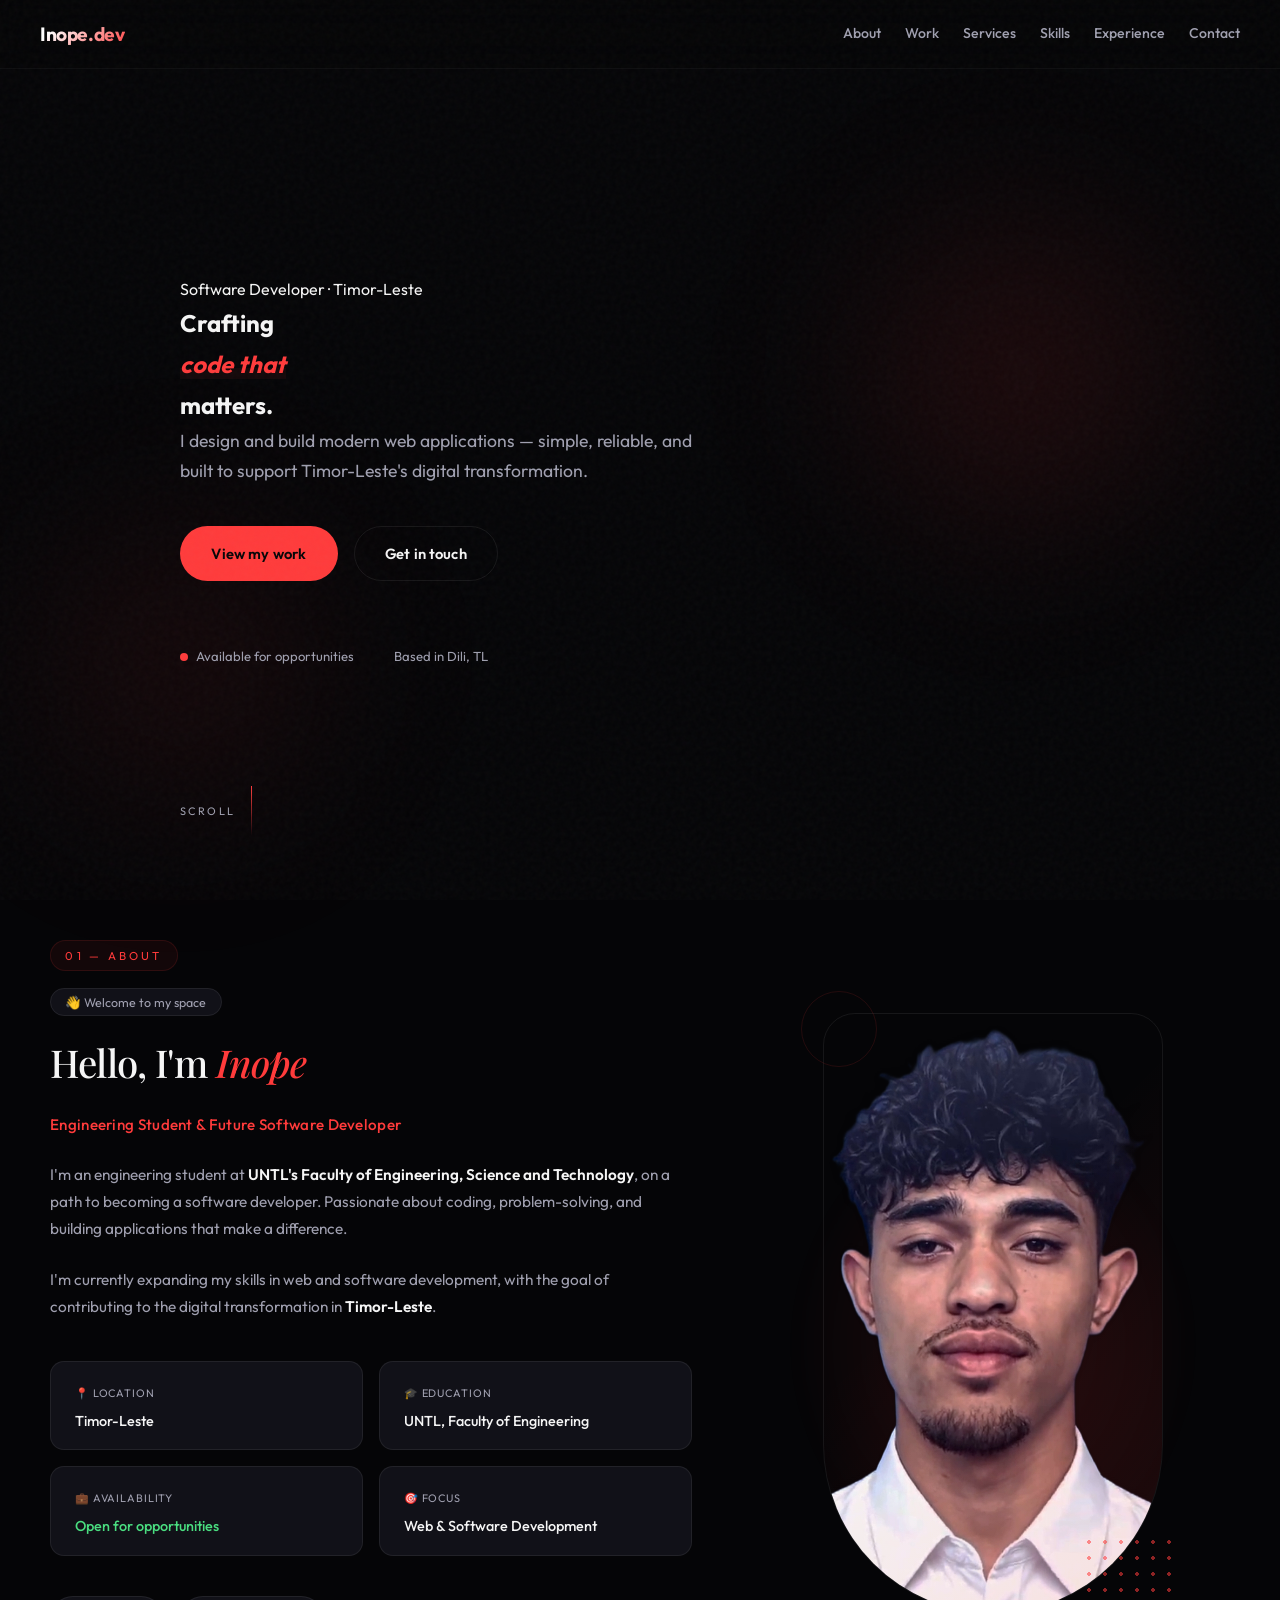
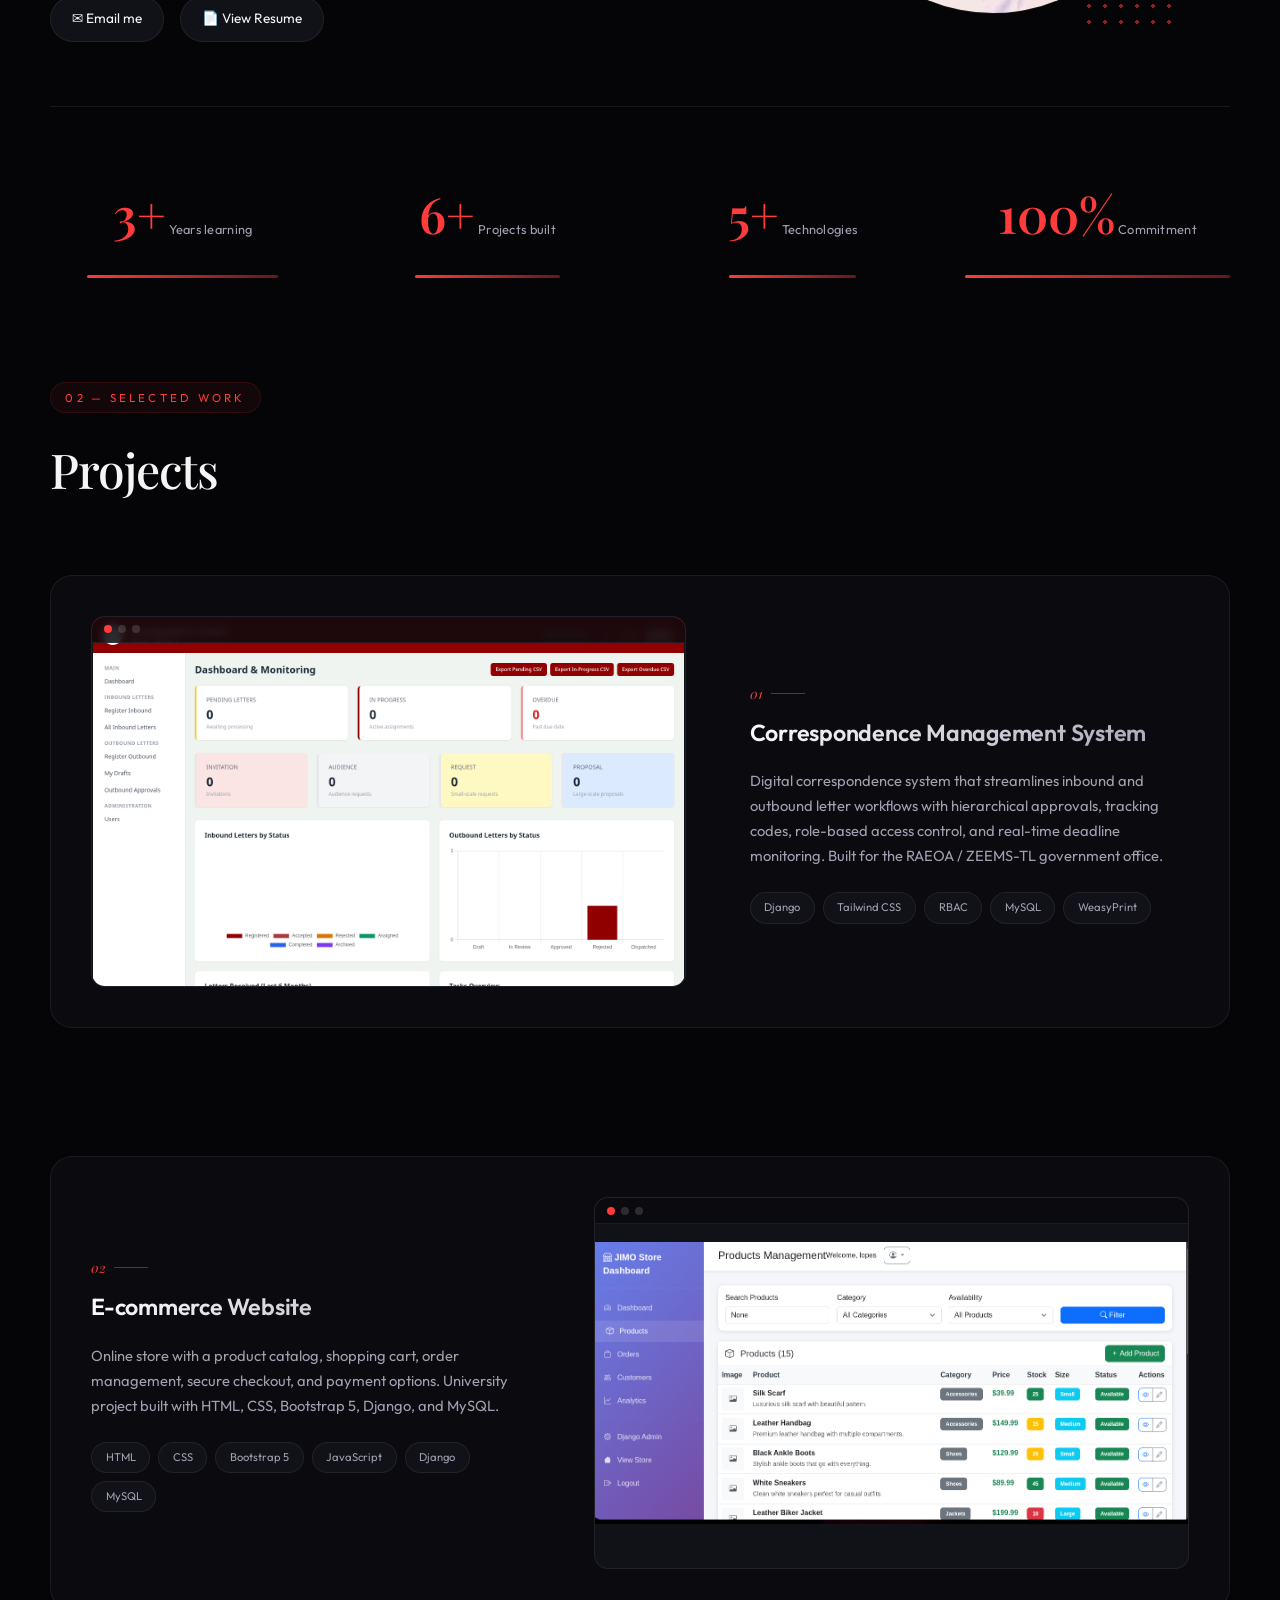
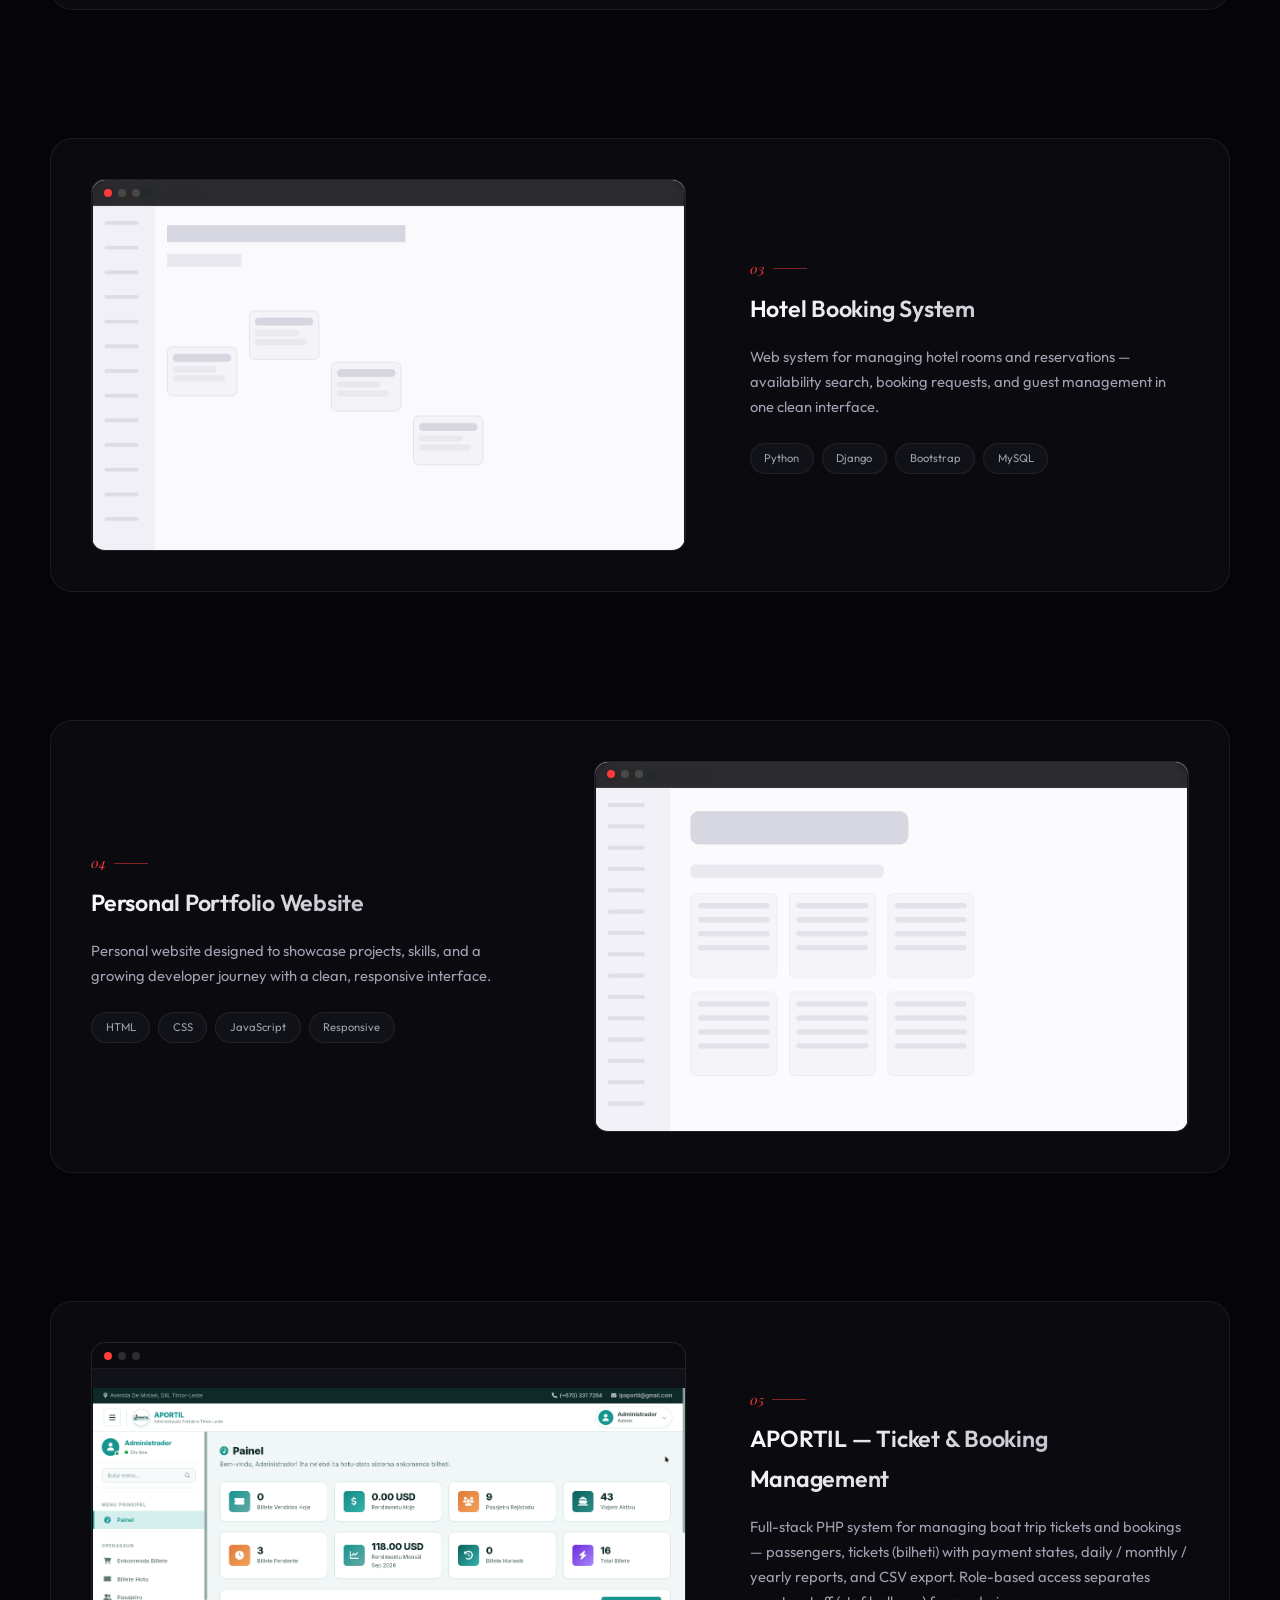
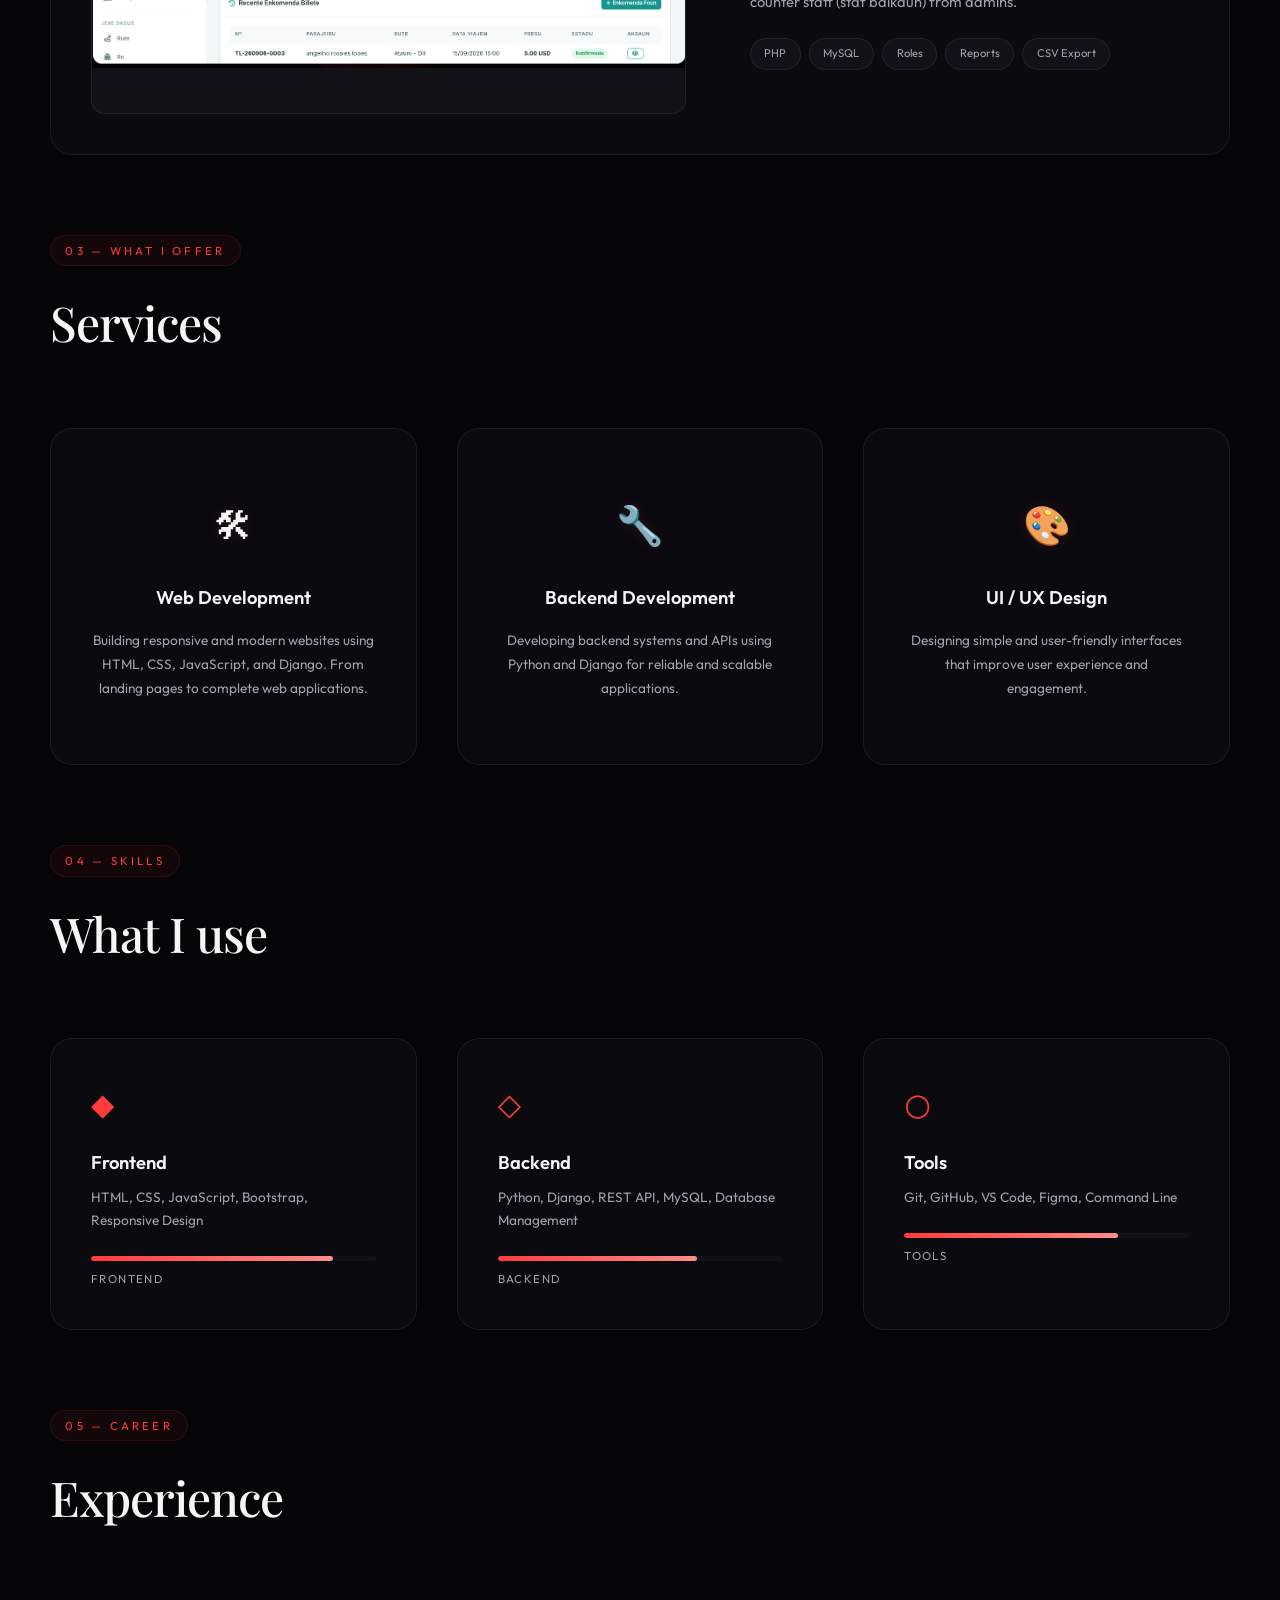
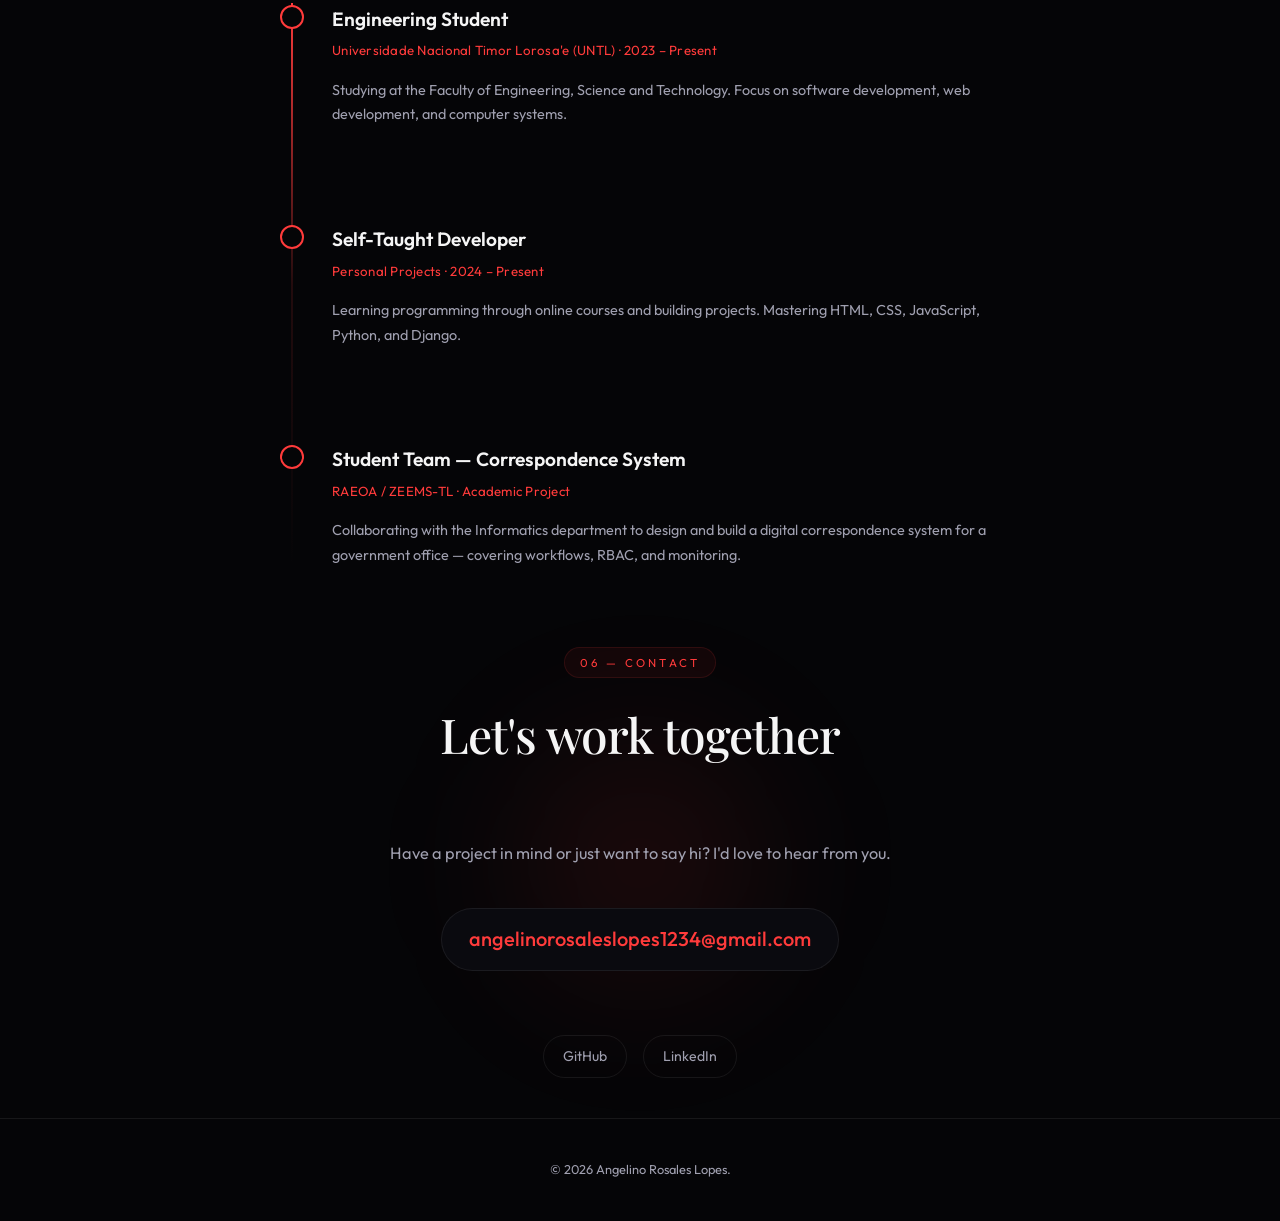
==== index.html @ 6860cb26 "add" ====
<!DOCTYPE html>
<html lang="en">

<head>
  <meta charset="UTF-8">
  <meta name="viewport" content="width=device-width, initial-scale=1.0">
  <title>Inope Lopes — Software Developer</title>
  <meta name="description" content="Inope Lopes — Software developer from Timor-Leste. Building clean, reliable web applications.">
  <link rel="preconnect" href="https://fonts.googleapis.com">
  <link rel="preconnect" href="https://fonts.gstatic.com" crossorigin>
  <link
    href="https://fonts.googleapis.com/css2?family=Outfit:wght@300;400;500;600;700&family=Playfair+Display:ital,wght@0,400;0,600;1,400&display=swap"
    rel="stylesheet">
  <link rel="stylesheet" href="./styles.css">
</head>

<body>
  <div class="noise"></div>

  <header class="header">
    <a href="#" class="logo">Inope.dev</a>
    <nav class="nav">
      <a href="#about">About</a>
      <a href="#work">Work</a>
      <a href="#services">Services</a>
      <a href="#skills">Skills</a>
      <a href="#experience">Experience</a>
      <a href="#contact">Contact</a>
    </nav>
    <button class="menu-toggle" aria-label="Toggle menu">
      <span></span>
      <span></span>
      <span></span>
    </button>
  </header>

  <main>
    <!-- ============ HERO ============ -->
    <section class="hero">
      <p class="hero-tag">Software Developer &middot; Timor-Leste</p>
      <h1 class="hero-title">
        <span class="line">Crafting</span>
        <span class="line accent">code that</span>
        <span class="line">matters.</span>
      </h1>
      <p class="hero-desc">
        I design and build modern web applications — simple, reliable, and
        built to support Timor-Leste's digital transformation.
      </p>
      <div class="hero-cta">
        <a href="#work" class="btn btn-primary">View my work</a>
        <a href="#contact" class="btn btn-ghost">Get in touch</a>
      </div>
      <div class="hero-meta">
        <span class="hero-meta-item"><i class="pulse"></i> Available for opportunities</span>
        <span class="hero-meta-item">Based in Dili, TL</span>
      </div>
      <div class="scroll-hint">
        <span>Scroll</span>
        <div class="scroll-line"></div>
      </div>
    </section>

    <!-- ============ ABOUT ============ -->
    <section id="about" class="section about">
      <div class="container">
        <span class="section-label">01 &mdash; About</span>
        <div class="about-grid">
          <div class="about-content">
            <div class="about-badge"><span>&#128075; Welcome to my space</span></div>
            <h2>Hello, I'm <span class="highlight">Inope</span></h2>
            <p class="subtitle">Engineering Student &amp; Future Software Developer</p>
            <p>
              I'm an engineering student at <strong>UNTL's Faculty of Engineering, Science and
              Technology</strong>, on a path to becoming a software developer. Passionate about
              coding, problem-solving, and building applications that make a difference.
            </p>
            <p>
              I'm currently expanding my skills in web and software development, with the goal of
              contributing to the digital transformation in <strong>Timor-Leste</strong>.
            </p>
            <div class="personal-info">
              <div class="info-card">
                <span class="info-label">&#128205; Location</span>
                <span class="info-value">Timor-Leste</span>
              </div>
              <div class="info-card">
                <span class="info-label">&#127891; Education</span>
                <span class="info-value">UNTL, Faculty of Engineering</span>
              </div>
              <div class="info-card">
                <span class="info-label">&#128188; Availability</span>
                <span class="info-value status">Open for opportunities</span>
              </div>
              <div class="info-card">
                <span class="info-label">&#127919; Focus</span>
                <span class="info-value">Web &amp; Software Development</span>
              </div>
            </div>
            <div class="about-links">
              <a href="mailto:angelinorosaleslopes1234@gmail.com" class="about-link">&#9993; Email me</a>
              <a href="#" class="about-link">&#128196; View Resume</a>
            </div>
          </div>
          <div class="about-image">
            <div class="about-image-frame">
              <div class="about-image-inner">
                <img src="images/inope.png" alt="Inope Lopes">
              </div>
            </div>
            <div class="image-dots"></div>
            <div class="image-glow"></div>
          </div>
        </div>

        <div class="stats">
          <div class="stat">
            <span class="stat-num" data-count="3">3</span>
            <span class="stat-label">Years learning</span>
            <div class="stat-bar"></div>
          </div>
          <div class="stat">
            <span class="stat-num" data-count="6">6</span>
            <span class="stat-label">Projects built</span>
            <div class="stat-bar"></div>
          </div>
          <div class="stat">
            <span class="stat-num" data-count="5">5</span>
            <span class="stat-label">Technologies</span>
            <div class="stat-bar"></div>
          </div>
          <div class="stat">
            <span class="stat-num" data-count="100">100</span>
            <span class="stat-label">Commitment</span>
            <div class="stat-bar"></div>
          </div>
        </div>
      </div>
    </section>

    <!-- ============ WORK ============ -->
    <section id="work" class="section work">
      <div class="container">
        <span class="section-label">02 &mdash; Selected Work</span>
        <h2 class="section-title">Projects</h2>
        <div class="projects">

          <article class="project">
            <div class="project-visual">
              <div class="window-bar"><span></span><span></span><span></span></div>
              <img src="images/correspondence-ui.png" alt="Correspondence Management System dashboard">
            </div>
            <div class="project-info">
              <span class="project-number">01</span>
              <h3>Correspondence Management System</h3>
              <p>
                Digital correspondence system that streamlines inbound and outbound letter workflows
                with hierarchical approvals, tracking codes, role-based access control, and real-time
                deadline monitoring. Built for the RAEOA / ZEEMS-TL government office.
              </p>
              <div class="project-tags">
                <span>Django</span>
                <span>Tailwind CSS</span>
                <span>RBAC</span>
                <span>MySQL</span>
                <span>WeasyPrint</span>
              </div>
            </div>
          </article>

          <article class="project">
            <div class="project-visual">
              <div class="window-bar"><span></span><span></span><span></span></div>
              <img src="images/ecommerce.png" alt="E-commerce website homepage">
            </div>
            <div class="project-info">
              <span class="project-number">02</span>
              <h3>E-commerce Website</h3>
              <p>
                Online store with a product catalog, shopping cart, order management, secure checkout,
                and payment options. University project built with HTML, CSS, Bootstrap 5, Django, and MySQL.
              </p>
              <div class="project-tags">
                <span>HTML</span>
                <span>CSS</span>
                <span>Bootstrap 5</span>
                <span>JavaScript</span>
                <span>Django</span>
                <span>MySQL</span>
              </div>
            </div>
          </article>

          <article class="project">
            <div class="project-visual">
              <div class="window-bar"><span></span><span></span><span></span></div>
              <img src="images/hotel-booking.png" alt="Hotel Booking System dashboard">
            </div>
            <div class="project-info">
              <span class="project-number">03</span>
              <h3>Hotel Booking System</h3>
              <p>
                Web system for managing hotel rooms and reservations — availability search, booking
                requests, and guest management in one clean interface.
              </p>
              <div class="project-tags">
                <span>Python</span>
                <span>Django</span>
                <span>Bootstrap</span>
                <span>MySQL</span>
              </div>
            </div>
          </article>

            <article class="project">
            <div class="project-visual">
              <div class="window-bar"><span></span><span></span><span></span></div>
              <img src="images/portfolio-ui.png" alt="Personal Portfolio Website UI">
            </div>
            <div class="project-info">
              <span class="project-number">04</span>
              <h3>Personal Portfolio Website</h3>
              <p>
                Personal website designed to showcase projects, skills, and a growing developer
                journey with a clean, responsive interface.
              </p>
              <div class="project-tags">
                <span>HTML</span>
                <span>CSS</span>
                <span>JavaScript</span>
                <span>Responsive</span>
              </div>
            </div>
          </article>
          <article class="project">
            <div class="project-visual">
              <div class="window-bar"><span></span><span></span><span></span></div>
              <img src="images/apotil.png" alt="APORTIL ticket and booking management UI">
            </div>
            <div class="project-info">
              <span class="project-number">05</span>
              <h3>APORTIL — Ticket & Booking Management</h3>
              <p>
                Full-stack PHP system for managing boat trip tickets and bookings — passengers,
                tickets (bilheti) with payment states, daily / monthly / yearly reports, and CSV
                export. Role-based access separates counter staff (staf balkaun) from admins.
              </p>
              <div class="project-tags">
                <span>PHP</span>
                <span>MySQL</span>
                <span>Roles</span>
                <span>Reports</span>
                <span>CSV Export</span>
              </div>
            </div>
          </article>

        </div>
      </div>
    </section>

    <!-- ============ SERVICES ============ -->
    <section id="services" class="section services">
      <div class="container">
        <span class="section-label">03 &mdash; What I offer</span>
        <h2 class="section-title">Services</h2>
        <div class="services-grid">
          <div class="service-card">
            <span class="service-icon">&#128736;</span>
            <h3>Web Development</h3>
            <p>Building responsive and modern websites using HTML, CSS, JavaScript, and Django. From
              landing pages to complete web applications.</p>
          </div>
          <div class="service-card">
            <span class="service-icon">&#128295;</span>
            <h3>Backend Development</h3>
            <p>Developing backend systems and APIs using Python and Django for reliable and scalable
              applications.</p>
          </div>
          <div class="service-card">
            <span class="service-icon">&#127912;</span>
            <h3>UI / UX Design</h3>
            <p>Designing simple and user-friendly interfaces that improve user experience and
              engagement.</p>
          </div>
        </div>
      </div>
    </section>

    <!-- ============ SKILLS ============ -->
    <section id="skills" class="section skills">
      <div class="container">
        <span class="section-label">04 &mdash; Skills</span>
        <h2 class="section-title">What I use</h2>
        <div class="skills-grid">
          <div class="skill-card">
            <span class="skill-icon">&#9670;</span>
            <h3>Frontend</h3>
            <p>HTML, CSS, JavaScript, Bootstrap, Responsive Design</p>
            <div class="skill-progress">
              <div class="skill-progress-bar"><div class="skill-progress-fill" style="--w: 85%;"></div></div>
              <span class="skill-progress-label">Frontend</span>
            </div>
          </div>
          <div class="skill-card">
            <span class="skill-icon">&#9671;</span>
            <h3>Backend</h3>
            <p>Python, Django, REST API, MySQL, Database Management</p>
            <div class="skill-progress">
              <div class="skill-progress-bar"><div class="skill-progress-fill" style="--w: 70%;"></div></div>
              <span class="skill-progress-label">Backend</span>
            </div>
          </div>
          <div class="skill-card">
            <span class="skill-icon">&#9675;</span>
            <h3>Tools</h3>
            <p>Git, GitHub, VS Code, Figma, Command Line</p>
            <div class="skill-progress">
              <div class="skill-progress-bar"><div class="skill-progress-fill" style="--w: 75%;"></div></div>
              <span class="skill-progress-label">Tools</span>
            </div>
          </div>
        </div>
      </div>
    </section>

    <!-- ============ EXPERIENCE ============ -->
    <section id="experience" class="section experience">
      <div class="container">
        <span class="section-label">05 &mdash; Career</span>
        <h2 class="section-title">Experience</h2>
        <div class="timeline">
          <div class="timeline-item">
            <span class="timeline-dot"></span>
            <h3>Engineering Student</h3>
            <p class="role">Universidade Nacional Timor Lorosa'e (UNTL) &middot; 2023 &ndash; Present</p>
            <p>Studying at the Faculty of Engineering, Science and Technology. Focus on software
              development, web development, and computer systems.</p>
          </div>
          <div class="timeline-item">
            <span class="timeline-dot"></span>
            <h3>Self-Taught Developer</h3>
            <p class="role">Personal Projects &middot; 2024 &ndash; Present</p>
            <p>Learning programming through online courses and building projects. Mastering HTML, CSS,
              JavaScript, Python, and Django.</p>
          </div>
          <div class="timeline-item">
            <span class="timeline-dot"></span>
            <h3>Student Team — Correspondence System</h3>
            <p class="role">RAEOA / ZEEMS-TL &middot; Academic Project</p>
            <p>Collaborating with the Informatics department to design and build a digital
              correspondence system for a government office — covering workflows, RBAC, and
              monitoring.</p>
          </div>
        </div>
      </div>
    </section>

    <!-- ============ CONTACT ============ -->
    <section id="contact" class="section contact">
      <div class="container">
        <span class="section-label">06 &mdash; Contact</span>
        <h2 class="section-title">Let's work together</h2>
        <p class="contact-text">Have a project in mind or just want to say hi? I'd love to hear from you.</p>
        <a href="mailto:angelinorosaleslopes1234@gmail.com" class="contact-email">angelinorosaleslopes1234@gmail.com</a>
        <div class="contact-links">
          <a href="https://github.com/Inope83" target="_blank" rel="noopener noreferrer" aria-label="GitHub">GitHub</a>
          <a href="https://www.linkedin.com/in/ange-lopes-61977b3b6/" target="_blank" rel="noopener noreferrer"
            aria-label="LinkedIn">LinkedIn</a>
        </div>
      </div>
    </section>
  </main>

  <footer class="footer">
    <p>© <span id="year"></span> Angelino Rosales Lopes.</p>
  </footer>

  <button class="back-top" id="backTop" aria-label="Back to top">&uarr;</button>

  <script src="./script.js"></script>
</body>

</html>
---- styles.css ----
:root {
  --bg: #050507;
  --bg-soft: #0a0a0f;
  --surface: #111118;
  --text: #f5f5f5;
  --text-muted: #a0a0b0;
  --accent: #ff3b3b;
  --accent-dim: rgba(255, 59, 59, 0.12);
  --accent-soft: rgba(255, 59, 59, 0.06);
  --accent-glow: rgba(255, 59, 59, 0.3);
  --border: rgba(255, 255, 255, 0.07);
  --border-soft: rgba(255, 255, 255, 0.04);
  --font-sans: 'Outfit', system-ui, sans-serif;
  --font-serif: 'Playfair Display', Georgia, serif;
  --space-xs: 0.5rem;
  --space-sm: 1rem;
  --space-md: 1.5rem;
  --space-lg: 2.5rem;
  --space-xl: 4rem;
  --space-2xl: 6rem;
  --space-3xl: 8rem;
  --radius: 14px;
  --radius-lg: 22px;
  --transition: 0.45s cubic-bezier(0.2, 0.9, 0.4, 1.1);
}

*,
*::before,
*::after {
  box-sizing: border-box;
  margin: 0;
  padding: 0;
}

a {
  color: inherit;
  text-decoration: none;
}

html {
  scroll-behavior: smooth;
}

html,
body {
  overflow-x: hidden;
  touch-action: pan-y;
}

body {
  overflow-x: hidden;
  font-family: var(--font-sans);
  background: var(--bg);
  color: var(--text);
  line-height: 1.7;
  overflow-x: hidden;
  min-height: 100vh;
  -webkit-font-smoothing: antialiased;
}

::selection {
  background: var(--accent);
  color: var(--bg);
}

.noise {
  position: fixed;
  inset: 0;
  pointer-events: none;
  z-index: 1000;
  opacity: 0.035;
  background-image: url("data:image/svg+xml,%3Csvg viewBox='0 0 256 256' xmlns='http://www.w3.org/2000/svg'%3E%3Cfilter id='n'%3E%3CfeTurbulence type='fractalNoise' baseFrequency='0.7' numOctaves='3' stitchTiles='stitch'/%3E%3C/filter%3E%3Crect width='100%25' height='100%25' filter='url(%23n)'/%3E%3C/svg%3E");
}

::-webkit-scrollbar {
  width: 5px;
}

::-webkit-scrollbar-track {
  background: var(--bg-soft);
}

::-webkit-scrollbar-thumb {
  background: var(--accent);
  border-radius: 3px;
}

::-webkit-scrollbar-thumb:hover {
  background: #ff5252;
}

/* ============ HEADER ============ */
.header {
  position: fixed;
  top: 0;
  left: 0;
  right: 0;
  z-index: 100;
  display: flex;
  align-items: center;
  justify-content: space-between;
  padding: 1.1rem var(--space-lg);
  background: rgba(5, 5, 7, 0.8);
  backdrop-filter: blur(18px);
  -webkit-backdrop-filter: blur(18px);
  border-bottom: 1px solid var(--border-soft);
  transition: all var(--transition);
}

.header.scrolled {
  padding: 0.8rem var(--space-lg);
  background: rgba(5, 5, 7, 0.94);
  border-bottom-color: var(--border);
}

.logo {
  font-weight: 700;
  font-size: 1.2rem;
  letter-spacing: -0.02em;
  background: linear-gradient(135deg, #fff 20%, var(--accent));
  -webkit-background-clip: text;
  background-clip: text;
  color: transparent;
  position: relative;
}

.nav {
  display: flex;
  gap: var(--space-md);
}

.nav a {
  font-size: 0.88rem;
  font-weight: 500;
  color: var(--text-muted);
  position: relative;
  padding: 0.25rem 0;
  transition: color 0.3s;
}

.nav a:hover {
  color: var(--text);
}

.menu-toggle {
  display: none;
  flex-direction: column;
  gap: 5px;
  background: transparent;
  border: none;
  cursor: pointer;
  padding: 0.5rem;
  z-index: 101;
}

.menu-toggle span {
  width: 24px;
  height: 2px;
  background: var(--text);
  border-radius: 2px;
  transition: all 0.3s ease;
}

.menu-toggle.active span:nth-child(1) {
  transform: translateY(7px) rotate(45deg);
}

.menu-toggle.active span:nth-child(2) {
  opacity: 0;
}

.menu-toggle.active span:nth-child(3) {
  transform: translateY(-7px) rotate(-45deg);
}

/* ============ HERO ============ */
.hero {
  min-height: 100vh;
  display: flex;
  flex-direction: column;
  justify-content: center;
  padding: calc(76px + var(--space-xl)) var(--space-lg) var(--space-2xl);
  max-width: 1000px;
  margin: 0 auto;
  position: relative;
}

.hero::before {
  content: '';
  position: absolute;
  top: 15%;
  right: -12%;
  width: 480px;
  height: 480px;
  background: radial-gradient(circle, var(--accent-dim) 0%, transparent 70%);
  border-radius: 50%;
  filter: blur(70px);
  z-index: -1;
}

.hero::after {
  content: '';
  position: absolute;
  bottom: 5%;
  left: -15%;
  width: 380px;
  height: 380px;
  background: radial-gradient(circle, var(--accent-dim) 0%, transparent 70%);
  border-radius: 50%;
  filter: blur(90px);
  z-index: -1;
}

.28em;
  color: var(--accent);
  margin-bottom: var(--space-md);
  opacity: 0;
  animation: fadeUp 0.7s ease forwards;
}

.hero-title {
  font-family: var(--font-serif);
  font-size: clamp(2.9rem, 7.5vw, 5rem);
  font-weight: 500;
  line-height: 1.08;
  margin-bottom: var(--space-md);
  letter-spacing: -0.02em;
}

.hero-title .line {
  display: block;
  opacity: 0;
  animation: fadeUp 0.7s ease forwards;
}

.hero-title .line:nth-child(1) {
  animation-delay: 0.1s;
}

.hero-title .line:nth-child(2) {
  animation-delay: 0.25s;
}

.hero-title .line:nth-child(3) {
  animation-delay: 0.4s;
}

.hero-title .accent {
  color: var(--accent);
  font-style: italic;
  position: relative;
  display: inline-block;
}

.hero-title .accent::before {
  content: '';
  position: absolute;
  bottom: 6px;
  left: 0;
  width: 100%;
  height: 28%;
  background: var(--accent-soft);
  z-index: -1;
}

.hero-desc {
  font-size: 1.1rem;
  color: var(--text-muted);
  max-width: 520px;
  margin-bottom: var(--space-lg);
  opacity: 0;
  animation: fadeUp 0.7s ease 0.55s forwards;
}

.hero-cta {
  display: flex;
  gap: var(--space-sm);
  flex-wrap: wrap;
  opacity: 0;
  animation: fadeUp 0.7s ease 0.7s forwards;
}

.btn {
  display: inline-block;
  padding: 0.9rem 1.9rem;
  font-size: 0.92rem;
  font-weight: 600;
  border-radius: 50px;
  transition: all var(--transition);
  border: 1px solid transparent;
  cursor: pointer;
  letter-spacing: 0.01em;
}

.btn-primary {
  background: var(--accent);
  color: var(--bg);
  position: relative;
  overflow: hidden;
}

.btn-primary::before {
  content: '';
  position: absolute;
  top: 50%;
  left: 50%;
  width: 0;
  height: 0;
  background: rgba(255, 255, 255, 0.18);
  border-radius: 50%;
  transform: translate(-50%, -50%);
  transition: width 0.6s, height 0.6s;
}

.btn-primary:hover::before {
  width: 320px;
  height: 320px;
}

.btn-primary:hover {
  background: #ff5252;
  transform: translateY(-3px);
  box-shadow: 0 14px 34px rgba(255, 59, 59, 0.32);
}

.btn-ghost {
  border-color: var(--border);
  color: var(--text);
  background: transparent;
}

.btn-ghost:hover {
  border-color: var(--accent);
  color: var(--accent);
  transform: translateY(-3px);
}

.hero-meta {
  display: flex;
  gap: var(--space-lg);
  margin-top: var(--space-xl);
  flex-wrap: wrap;
  opacity: 0;
  animation: fadeUp 0.7s ease 0.85s forwards;
}

.hero-meta-item {
  font-size: 0.82rem;
  color: var(--text-muted);
  display: inline-flex;
  align-items: center;
  gap: 8px;
}

.hero-meta-item .pulse {
  width: 8px;
  height: 8px;
  border-radius: 50%;
  background: var(--accent);
  box-shadow: 0 0 0 0 var(--accent-glow);
  animation: pulseDot 2.4s infinite;
}

@keyframes pulseDot {
  0% {
    box-shadow: 0 0 0 0 rgba(255, 59, 59, 0.5);
  }
  70% {
    box-shadow: 0 0 0 10px rgba(255, 59, 59, 0);
  }
  100% {
    box-shadow: 0 0 0 0 rgba(255, 59, 59, 0);
  }
}

.scroll-hint {
  position: absolute;
  bottom: var(--space-xl);
  left: var(--space-lg);
  display: flex;
  align-items: center;
  gap: var(--space-sm);
  font-size: 0.68rem;
  text-transform: uppercase;
  letter-spacing: 0.22em;
  color: var(--text-muted);
  opacity: 0;
  animation: fadeUp 0.7s ease 1s forwards;
}

.scroll-line {
  width: 1px;
  height: 50px;
  background: linear-gradient(to bottom, var(--accent), transparent);
  animation: scrollPulse 2.2s ease-in-out infinite;
}

/* ============ ANIMATIONS ============ */
@keyframes fadeUp {
  from {
    opacity: 0;
    transform: translateY(28px);
  }
  to {
    opacity: 1;
    transform: translateY(0);
  }
}

@keyframes scrollPulse {
  0%,
  100% {
    opacity: 0.3;
    transform: scaleY(0.8);
  }
  50% {
    opacity: 1;
    transform: scaleY(1);
  }
}

/* ============ SECTIONS ============ */
    .section {
      padding: var(--space-lg) var(--space-lg);
      position: relative;
  scroll-margin-top: 76px;
}

.container {
  max-width: 1180px;
  margin: 0 auto;
}

.section-label {
  display: inline-block;
  font-size: 0.72rem;
  text-transform: uppercase;
  letter-spacing: 0.28em;
  color: var(--accent);
  margin-bottom: var(--space-sm);
  padding: 0.3rem 0.9rem;
  background: var(--accent-soft);
  border: 1px solid var(--accent-dim);
  border-radius: 50px;
}

.section-title {
  font-family: var(--font-serif);
  font-size: clamp(2rem, 4.5vw, 3rem);
  font-weight: 500;
  margin-bottom: var(--space-xl);
  letter-spacing: -0.02em;
}

/* ============ ABOUT ============ */
.about-grid {
  display: grid;
  grid-template-columns: 1.15fr 0.85fr;
  gap: var(--space-xl);
  align-items: center;
}

.about-content .about-badge {
  margin-bottom: var(--space-sm);
}

.about-badge span {
  font-size: 0.78rem;
  color: var(--text-muted);
  background: var(--surface);
  border: 1px solid var(--border);
  padding: 0.35rem 0.9rem;
  border-radius: 50px;
}

.about-content h2 {
  font-family: var(--font-serif);
  font-size: 2.4rem;
  font-weight: 500;
  margin-bottom: var(--space-sm);
  letter-spacing: -0.02em;
}

.about-content h2 .highlight {
  color: var(--accent);
  position: relative;
  font-style: italic;
}

.about-content .subtitle {
  font-size: 0.95rem;
  color: var(--accent);
  margin-bottom: var(--space-md);
  letter-spacing: 0.02em;
  font-weight: 500;
}

.about-content p {
  color: var(--text-muted);
  margin-bottom: var(--space-md);
  line-height: 1.75;
  font-size: 0.96rem;
}

.about-content p strong {
  color: var(--text);
  font-weight: 600;
}

.personal-info {
  display: grid;
  grid-template-columns: repeat(2, 1fr);
  gap: var(--space-sm);
  margin: var(--space-lg) 0;
}

.info-card {
  background: var(--surface);
  border: 1px solid var(--border);
  border-radius: var(--radius);
  padding: var(--space-sm) var(--space-md);
  transition: all var(--transition);
}

.info-card:hover {
  border-color: var(--accent-dim);
  transform: translateY(-3px);
  background: var(--bg-soft);
}

.info-card .info-label {
  font-size: 0.68rem;
  text-transform: uppercase;
  color: var(--text-muted);
  letter-spacing: 0.08em;
}

.info-card .info-value {
  font-size: 0.9rem;
  font-weight: 500;
  color: var(--text);
  margin-top: 4px;
  display: block;
}

.info-card .status {
  color: #4ade80;
}

.about-links {
  display: flex;
  gap: var(--space-sm);
  flex-wrap: wrap;
}

.about-link {
  padding: 0.65rem 1.3rem;
  background: var(--surface);
  border: 1px solid var(--border);
  border-radius: 50px;
  font-size: 0.85rem;
  transition: all var(--transition);
  display: inline-flex;
  align-items: center;
  gap: 8px;
  color: var(--text);
}

.about-link:hover {
  border-color: var(--accent);
  color: var(--accent);
  transform: translateY(-2px);
}

/* Portrait */
.about-image {
  position: relative;
  width: 100%;
  max-width: 340px;
  margin: 0 auto;
}

.about-image::before {
  content: '';
  position: absolute;
  top: 50%;
  left: 50%;
  transform: translate(-50%, -50%) translateY(6%);
  width: 130%;
  height: 85%;
  border-radius: 50%;
  background: radial-gradient(ellipse, var(--accent-dim) 0%, transparent 65%);
  filter: blur(8px);
  z-index: 0;
}

.about-image-frame {
  position: relative;
  z-index: 1;
  padding-bottom: 0.1rem;
}

.about-image-inner {
  position: relative;
  width: 100%;
  aspect-ratio: 260 / 460;
  overflow: hidden;
  border-radius: 32px 32px 170px 170px;
  border: 1px solid var(--border);
}

.about-image-inner img {
  width: 100%;
  height: 100%;
  object-fit: cover;
  object-position: 50% 10%;
  transition: transform 0.8s cubic-bezier(0.3, 1, 0.3, 1);
}

.about-image:hover .about-image-inner img {
  transform: scale(1.07);
}

.about-image-inner::after {
  content: '';
  position: absolute;
  inset: 0;
  background: linear-gradient(135deg, transparent 40%, rgba(255, 59, 59, 0.12));
  pointer-events: none;
}

.image-dots {
  position: absolute;
  bottom: -14px;
  right: -14px;
  width: 96px;
  height: 96px;
  background-image: radial-gradient(var(--accent) 2px, transparent 2px);
  background-size: 16px 16px;
  pointer-events: none;
  z-index: 1;
  opacity: 0.55;
  transition: opacity 0.3s;
}

.about-image:hover .image-dots {
  opacity: 1;
}

.image-glow {
  position: absolute;
  top: -22px;
  left: -22px;
  width: 76px;
  height: 76px;
  border: 1px solid var(--accent-dim);
  border-radius: 50%;
  pointer-events: none;
  z-index: 1;
  animation: rotateSlow 22s linear infinite;
}

@keyframes rotateSlow {
  from {
    transform: rotate(0deg);
  }
  to {
    transform: rotate(360deg);
  }
}

/* ============ STATS ============ */
.stats {
  display: grid;
  grid-template-columns: repeat(4, 1fr);
  gap: var(--space-lg);
  padding: var(--space-xl) 0 var(--space-sm);
  margin-top: var(--space-xl);
  border-top: 1px solid var(--border);
}

.stat {
  text-align: center;
  position: relative;
}

.stat-num {
  font-family: var(--font-serif);
  font-size: clamp(2.2rem, 4vw, 3.1rem);
  font-weight: 600;
  color: var(--accent);
  display: inline-block;
  margin-bottom: var(--space-xs);
}

.stat-bar {
  width: 0;
  height: 3px;
  background: linear-gradient(90deg, var(--accent), transparent 160%);
  margin: 12px auto 8px;
  border-radius: 4px;
  transition: width 1.1s ease;
}

.stat:nth-child(1) .stat-bar {
  width: 72%;
  animation: barIn 1.1s 0.2s ease both;
}

.stat:nth-child(2) .stat-bar {
  width: 55%;
  animation: barIn 1.1s 0.35s ease both;
}

.stat:nth-child(3) .stat-bar {
  width: 48%;
  animation: barIn 1.1s 0.5s ease both;
}

.stat:nth-child(4) .stat-bar {
  width: 100%;
  animation: barIn 1.1s 0.65s ease both;
}

@keyframes barIn {
  from {
    width: 0;
  }
}

.stat-label {
  font-size: 0.8rem;
  color: var(--text-muted);
  letter-spacing: 0.02em;
}

/* ============ WORK / PROJECTS ============ */
.projects {
  display: flex;
  flex-direction: column;
  gap: var(--space-3xl);
}

.project {
  display: grid;
  grid-template-columns: 1.15fr 0.85fr;
  gap: var(--space-xl);
  align-items: center;
  padding: var(--space-lg);
  border-radius: var(--radius-lg);
  background: var(--bg-soft);
  border: 1px solid var(--border);
  transition: all var(--transition);
  opacity: 0;
  transform: translateY(30px);
}

.project.visible {
  opacity: 1;
  transform: translateY(0);
}

.project:nth-child(even) {
  direction: rtl;
}

.project:nth-child(even) > * {
  direction: ltr;
}

.project:hover {
  border-color: var(--accent-dim);
  transform: translateY(-6px);
  box-shadow: 0 30px 50px -18px rgba(0, 0, 0, 0.55), 0 0 0 1px var(--accent-dim);
}

.project-visual {
  border-radius: var(--radius);
  overflow: hidden;
  aspect-ratio: 16/10;
  position: relative;
  background: var(--surface);
  border: 1px solid var(--border);
}

.window-bar {
  position: absolute;
  top: 0;
  left: 0;
  right: 0;
  height: 26px;
  display: flex;
  align-items: center;
  gap: 6px;
  padding: 0 12px;
  background: rgba(10, 10, 15, 0.85);
  backdrop-filter: blur(4px);
  z-index: 3;
  border-bottom: 1px solid var(--border);
}

.window-bar span {
  width: 8px;
  height: 8px;
  border-radius: 50%;
  background: rgba(255, 255, 255, 0.14);
}

.window-bar span:first-child {
  background: var(--accent);
}

.project-visual img {
  width: 100%;
  height: 100%;
  object-fit: contain;
  transition: transform 0.7s cubic-bezier(0.3, 1, 0.3, 1);
}

.project:hover .project-visual img {
  transform: scale(1.05) translateY(0);
}

.project-visual::after {
  content: '';
  position: absolute;
  inset: 0;
  background: linear-gradient(135deg, transparent 55%, rgba(0, 0, 0, 0.35));
  opacity: 0;
  transition: opacity 0.35s;
  pointer-events: none;
}

.project:hover .project-visual::after {
  opacity: 1;
}

/* Styled placeholder for projects without screenshots */
.placeholder-visual {
  position: absolute;
  inset: 0;
  background:
    radial-gradient(circle at 22% 18%, var(--accent-dim) 0%, transparent 45%),
    radial-gradient(circle at 80% 85%, var(--accent-soft) 0%, transparent 50%),
    var(--surface);
  display: flex;
  align-items: center;
  justify-content: center;
}

.placeholder-visual::before {
  content: attr(data-mark);
  font-family: var(--font-serif);
  font-style: italic;
  font-size: clamp(3rem, 6vw, 5rem);
  color: var(--accent);
  opacity: 0.85;
  transition: transform 0.5s;
}

.placeholder-visual::after {
  content: '';
  position: absolute;
  width: 130px;
  height: 130px;
  border: 1px solid var(--accent-dim);
  border-radius: 50%;
  animation: rotateSlow 26s linear infinite;
}

.project:hover .placeholder-visual::before {
  transform: scale(1.1);
}

/* Project info */
.project-number {
  font-family: var(--font-serif);
  font-style: italic;
  font-size: 0.85rem;
  color: var(--accent);
  margin-bottom: var(--space-xs);
  display: inline-flex;
  align-items: center;
  gap: 8px;
}

.project-number::after {
  content: '';
  width: 34px;
  height: 1px;
  background: var(--accent);
  opacity: 0.5;
}

.project-info h3 {
  font-size: 1.45rem;
  font-weight: 600;
  margin-bottom: var(--space-sm);
  letter-spacing: -0.01em;
  background: linear-gradient(135deg, #fff, var(--text-muted));
  -webkit-background-clip: text;
  background-clip: text;
  color: transparent;
}

.project-info p {
  color: var(--text-muted);
  font-size: 0.92rem;
  margin-bottom: var(--space-md);
  line-height: 1.7;
}

.project-tags {
  display: flex;
  flex-wrap: wrap;
  gap: var(--space-xs);
}

.project-tags span {
  font-size: 0.7rem;
  padding: 0.32rem 0.85rem;
  background: var(--surface);
  border: 1px solid var(--border);
  border-radius: 50px;
  color: var(--text-muted);
  transition: all var(--transition);
}

.project-tags span:hover {
  background: var(--accent-dim);
  border-color: var(--accent-dim);
  color: var(--accent);
}

/* ============ SERVICES ============ */
.services-grid {
  display: grid;
  grid-template-columns: repeat(3, 1fr);
  gap: var(--space-lg);
}

.service-card {
  padding: var(--space-xl) var(--space-lg);
  border-radius: var(--radius-lg);
  background: var(--bg-soft);
  border: 1px solid var(--border);
  transition: all var(--transition);
  opacity: 0;
  transform: translateY(24px);
  text-align: center;
  position: relative;
  overflow: hidden;
}

.service-card::before {
  content: '';
  position: absolute;
  top: 0;
  left: 50%;
  transform: translateX(-50%);
  width: 60%;
  height: 1px;
  background: linear-gradient(90deg, transparent, var(--accent), transparent);
  opacity: 0;
  transition: opacity 0.4s;
}

.service-card.visible {
  opacity: 1;
  transform: translateY(0);
}

.service-card:hover {
  border-color: var(--accent-dim);
  transform: translateY(-8px);
}

.service-card:hover::before {
  opacity: 1;
}

.service-icon {
  font-size: 2.4rem;
  margin-bottom: var(--space-md);
  display: inline-block;
  filter: drop-shadow(0 0 8px var(--accent-dim));
}

.service-card h3 {
  font-size: 1.15rem;
  margin-bottom: var(--space-sm);
  font-weight: 600;
}

.service-card p {
  font-size: 0.85rem;
  color: var(--text-muted);
  line-height: 1.75;
}

/* ============ SKILLS ============ */
.skills-grid {
  display: grid;
  grid-template-columns: repeat(3, 1fr);
  gap: var(--space-lg);
}

.skill-card {
  padding: var(--space-lg);
  border-radius: var(--radius-lg);
  background: var(--bg-soft);
  border: 1px solid var(--border);
  transition: all var(--transition);
  opacity: 0;
  transform: translateY(24px);
  position: relative;
  overflow: hidden;
}

.skill-card::before {
  content: '';
  position: absolute;
  top: 0;
  left: -100%;
  width: 100%;
  height: 100%;
  background: linear-gradient(90deg, transparent, var(--accent-soft), transparent);
  transition: left 0.7s;
}

.skill-card:hover::before {
  left: 100%;
}

.skill-card.visible {
  opacity: 1;
  transform: translateY(0);
}

.skill-card:hover {
  border-color: var(--accent-dim);
  transform: translateY(-6px);
}

.skill-icon {
  display: inline-block;
  font-size: 1.9rem;
  margin-bottom: var(--space-sm);
  color: var(--accent);
}

.skill-card h3 {
  font-size: 1.15rem;
  font-weight: 600;
  margin-bottom: var(--space-xs);
}

.skill-card > p {
  font-size: 0.85rem;
  color: var(--text-muted);
  line-height: 1.7;
  margin-bottom: var(--space-md);
}

.skill-progress {
  margin-top: var(--space-md);
}

.skill-progress-bar {
  height: 5px;
  background: var(--surface);
  border-radius: 5px;
  overflow: hidden;
}

.skill-progress-fill {
  width: 0;
  height: 100%;
  background: linear-gradient(90deg, var(--accent), #ff8c8c);
  border-radius: 5px;
  transition: width 1.2s cubic-bezier(0.2, 0.9, 0.4, 1);
}

.skill-card.visible .skill-progress-fill {
  width: var(--w, 80%);
}

.skill-progress-label {
  display: block;
  font-size: 0.72rem;
  color: var(--text-muted);
  margin-top: 8px;
  text-transform: uppercase;
  letter-spacing: 0.12em;
}

/* ============ TIMELINE ============ */
.timeline {
  position: relative;
  max-width: 720px;
  margin: 0 auto;
}

.timeline::before {
  content: '';
  position: absolute;
  left: 11px;
  top: 0;
  bottom: 0;
  width: 2px;
  background: linear-gradient(to bottom, var(--accent), var(--accent-dim), transparent);
}

.timeline-item {
  position: relative;
  padding-left: 52px;
  padding-bottom: var(--space-2xl);
  opacity: 0;
  transform: translateX(-20px);
  transition: all var(--transition);
}

.timeline-item.visible {
  opacity: 1;
  transform: translateX(0);
}

.timeline-item:last-child {
  padding-bottom: 0;
}

.timeline-dot {
  position: absolute;
  left: 0;
  top: 2px;
  width: 24px;
  height: 24px;
  border-radius: 50%;
  background: var(--bg);
  border: 2px solid var(--accent);
  transition: all var(--transition);
}

.timeline-item:hover .timeline-dot {
  transform: scale(1.15);
  background: var(--accent);
  box-shadow: 0 0 0 6px var(--accent-soft);
}

.timeline-item h3 {
  font-size: 1.2rem;
  margin-bottom: 4px;
  font-weight: 600;
}

.timeline-item .role {
  color: var(--accent);
  font-size: 0.83rem;
  margin-bottom: var(--space-sm);
  letter-spacing: 0.02em;
}

.timeline-item p {
  font-size: 0.9rem;
  color: var(--text-muted);
  line-height: 1.7;
}

/* ============ CONTACT ============ */
.contact {
  text-align: center;
  position: relative;
}

.contact::before {
  content: '';
  position: absolute;
  top: 50%;
  left: 50%;
  transform: translate(-50%, -50%);
  width: 380px;
  height: 380px;
  background: radial-gradient(circle, var(--accent-dim) 0%, transparent 70%);
  border-radius: 50%;
  filter: blur(60px);
  z-index: -1;
}

.contact-text {
  color: var(--text-muted);
  max-width: 520px;
  margin: 0 auto var(--space-md);
  font-size: 1.02rem;
}

.contact-email {
  display: inline-flex;
  align-items: center;
  gap: 10px;
  font-size: 1.25rem;
  font-weight: 500;
  color: var(--accent);
  margin-bottom: var(--space-xl);
  margin-top: var(--space-sm);
  padding: 0.85rem 1.7rem;
  border: 1px solid var(--border);
  border-radius: 60px;
  background: var(--bg-soft);
  transition: all var(--transition);
  word-break: break-all;
}

.contact-email:hover {
  background: var(--accent-dim);
  transform: translateY(-3px);
  border-color: var(--accent);
}

.contact-links {
  display: flex;
  justify-content: center;
  gap: var(--space-sm);
  flex-wrap: wrap;
}

.contact-links a {
  color: var(--text-muted);
  font-size: 0.88rem;
  padding: 0.55rem 1.2rem;
  border-radius: 50px;
  border: 1px solid var(--border);
  transition: all var(--transition);
}

.contact-links a:hover {
  color: var(--accent);
  border-color: var(--accent-dim);
  background: var(--accent-soft);
  transform: translateY(-2px);
}

/* ============ BACK TO TOP ============ */
.back-top {
  position: fixed;
  bottom: var(--space-lg);
  right: var(--space-lg);
  width: 46px;
  height: 46px;
  border-radius: 50%;
  background: var(--accent);
  color: var(--bg);
  border: none;
  cursor: pointer;
  display: flex;
  align-items: center;
  justify-content: center;
  font-size: 1.15rem;
  opacity: 0;
  visibility: hidden;
  transform: translateY(10px);
  transition: all var(--transition);
  z-index: 99;
  box-shadow: 0 6px 18px var(--accent-glow);
}

.back-top.visible {
  opacity: 1;
  visibility: visible;
  transform: translateY(0);
}

.back-top:hover {
  background: #ff5252;
  transform: translateY(-3px);
}

/* ============ FOOTER ============ */
.footer {
  padding: var(--space-lg);
  text-align: center;
  border-top: 1px solid var(--border);
}

.footer p {
  font-size: 0.8rem;
  color: var(--text-muted);
}

/* ============ RESPONSIVE ============ */
@media (max-width: 960px) {
  .menu-toggle {
    display: flex;
  }
  .hero::before,
  .hero::after,
  .about-visual::before,
  .about-visual::after,
  .hero-meta::before,
  .hero-meta::after {
    display: none;
  }

  .nav {
    display: none;
  }

  .nav.open {
    display: flex;
    flex-direction: column;
    gap: var(--space-lg);
    position: fixed;
    top: 0;
    right: 0;
    bottom: 0;
    width: min(300px, 82vw);
    background: var(--bg-soft);
    border-left: 1px solid var(--border);
    padding: 110px var(--space-lg);
    box-shadow: -24px 0 60px rgba(0, 0, 0, 0.5);
    z-index: 100;
  }

  .nav.open a {
    font-size: 1.1rem;
    color: var(--text);
  }

  .menu-toggle {
    display: flex;
    width: 44px;
    height: 44px;
    margin-left: auto;
    align-items: center;
    justify-content: center;
    padding: 0;
    border-radius: 0.5rem;
    z-index: 101;
  }

  .menu-toggle span {
    width: 20px;
    height: 2px;
  }

  .about-grid {
    grid-template-columns: 1fr;
    gap: var(--space-2xl);
  }

  .about-image {
    order: -1;
  }

  .project {
    grid-template-columns: 1fr;
    direction: ltr;
    gap: var(--space-lg);
  }

  .project:nth-child(even) {
    direction: ltr;
  }

  .project-info {
    order: -1;
  }

  .skills-grid,
  .services-grid {
    grid-template-columns: 1fr;
  }

  .stats {
    grid-template-columns: repeat(2, 1fr);
    gap: var(--space-lg);
  }

  .personal-info {
    grid-template-columns: 1fr 1fr;
  }
}

@media (max-width: 600px) {
  .section {
    padding: var(--space-xl) var(--space-md);
  }

  .hero {
    padding: calc(90px + var(--space-2xl)) var(--space-md) var(--space-2xl);
  }

  .hero-meta {
    gap: var(--space-md);
  }

  .hero-cta {
    flex-direction: column;
    width: 100%;
  }

  .btn {
    width: 100%;
    text-align: center;
  }

  .scroll-hint {
    left: 50%;
    transform: translateX(-50%);
    bottom: var(--space-lg);
  }

  .stats {
    grid-template-columns: 1fr 1fr;
    gap: var(--space-md);
  }

  .personal-info {
    grid-template-columns: 1fr;
  }

  .contact-email {
    font-size: 0.95rem;
    padding: 0.7rem 1.1rem;
  }
}

/* ============ MOBILE: DISABLE SCROLL FX ============ */
@media (max-width: 960px) {
  html {
    scroll-behavior: auto;
  }

  .hero-tag,
  .hero-title .line,
  .hero-desc,
  .hero-cta,
  .hero-meta,
  .scroll-hint,
  .project,
  .skill-card,
  .service-card,
  .timeline-item {
    opacity: 1 !important;
    transform: none !important;
    animation: none !important;
    transition: none !important;
  }

  .stat-bar,
  .skill-progress-fill {
    width: var(--w, 100%) !important;
    animation: none !important;
    transition: none;
  }

  .stat:nth-child(1) .stat-bar {
    width: 72%;
  }

  .stat:nth-child(2) .stat-bar {
    width: 55%;
  }

  .stat:nth-child(3) .stat-bar {
    width: 48%;
  }

  .scroll-hint {
    display: none;
  }
}
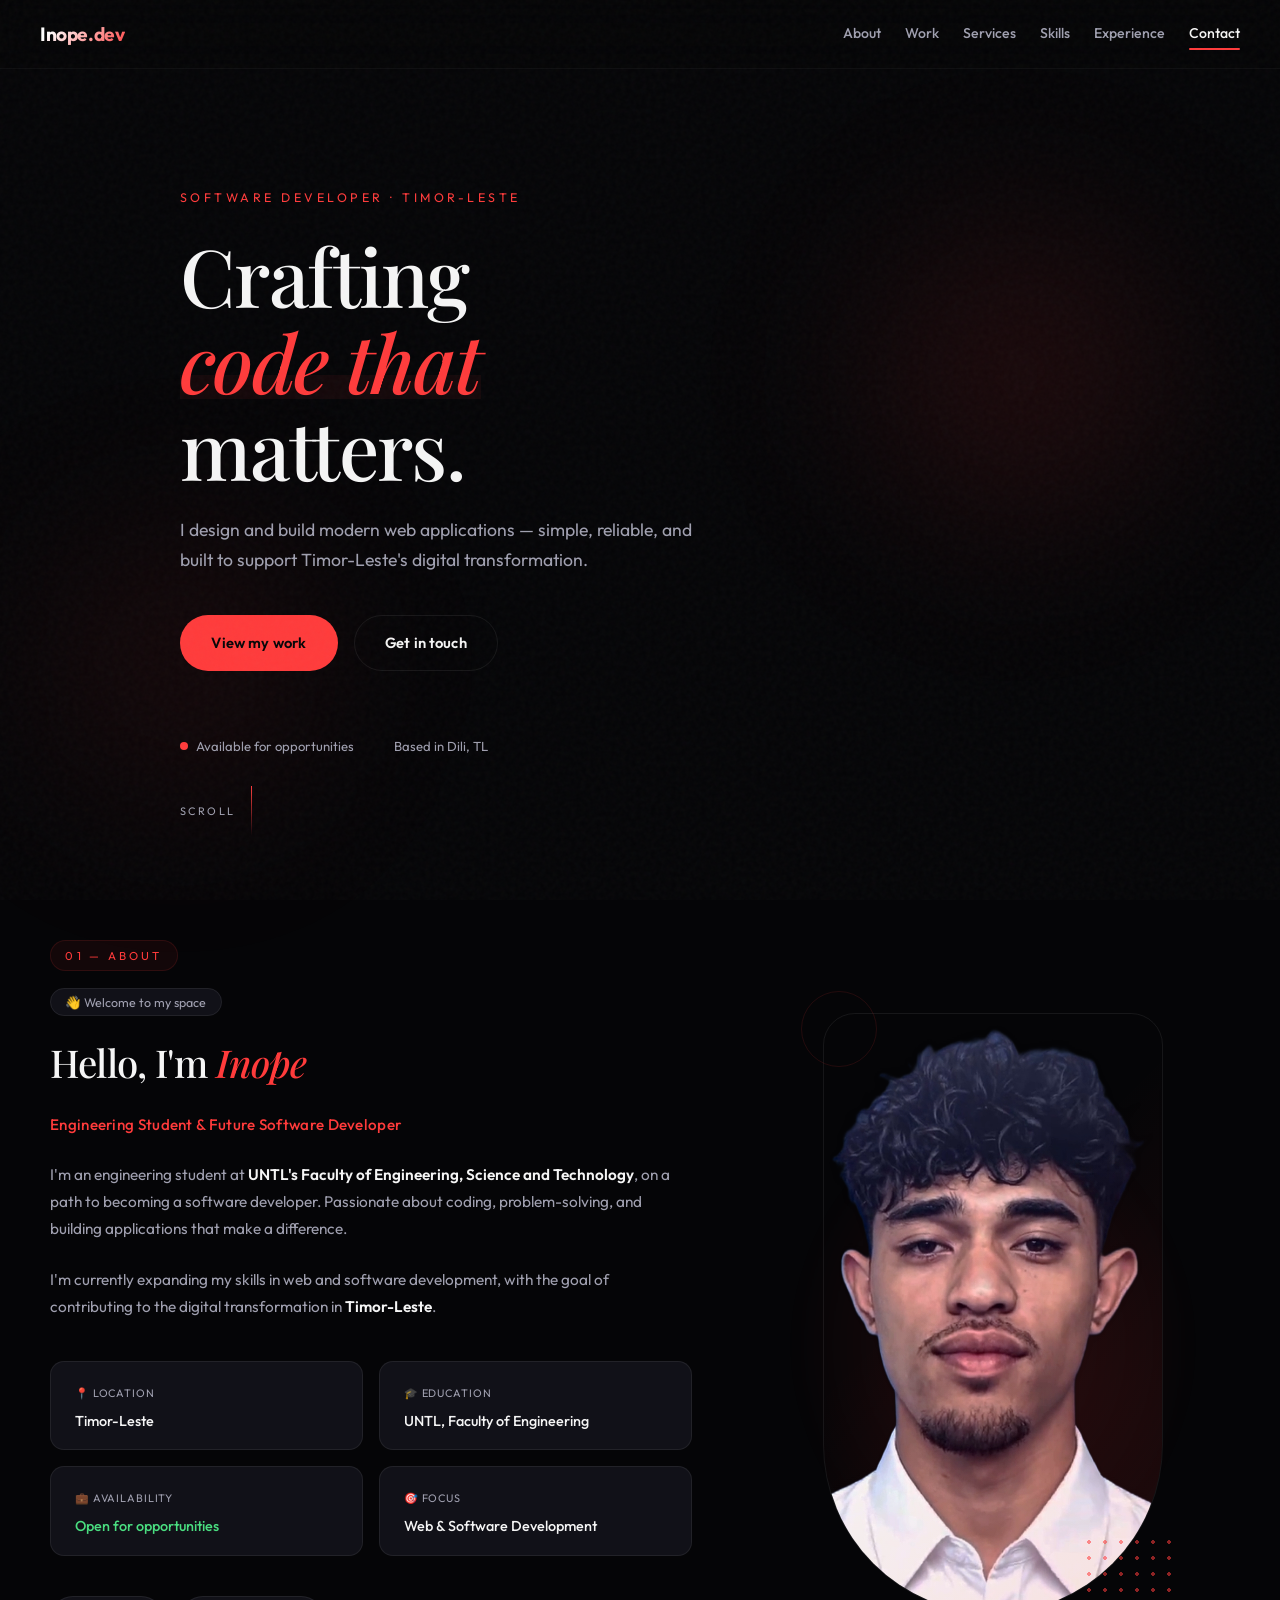
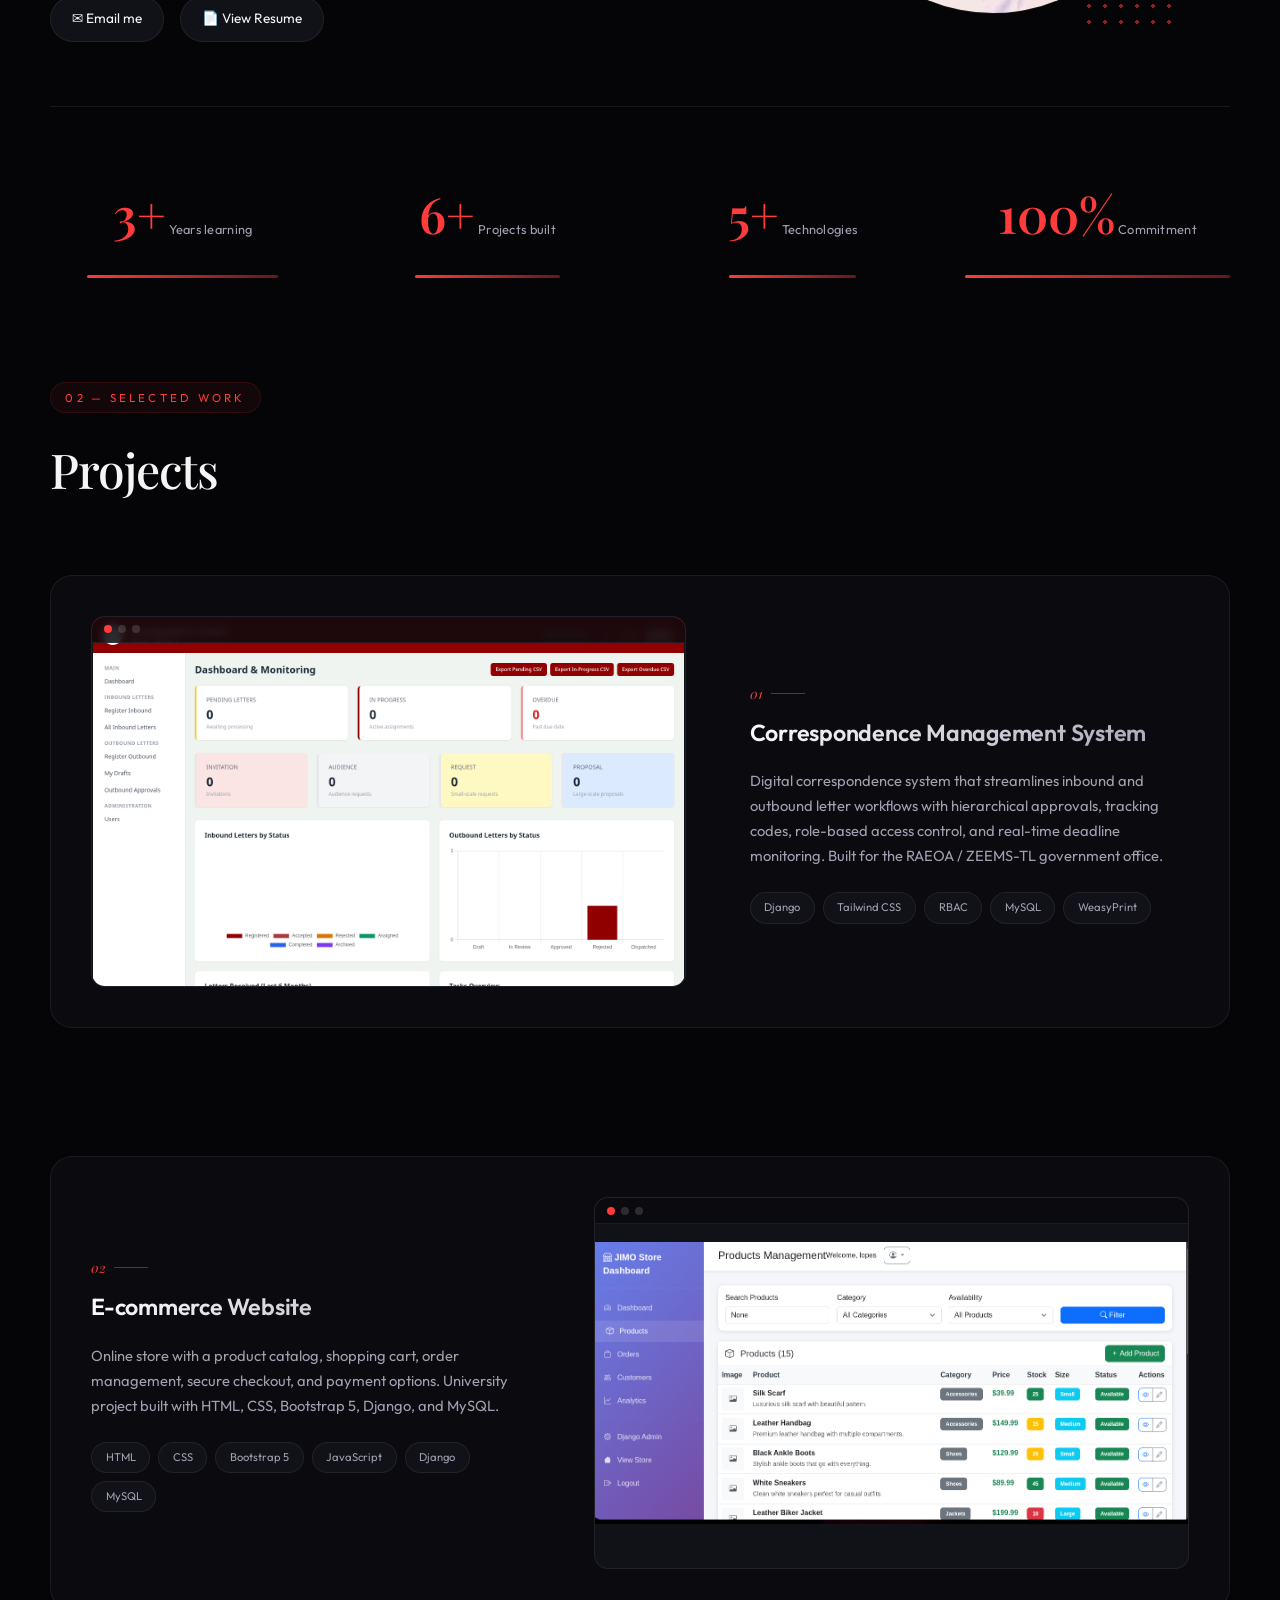
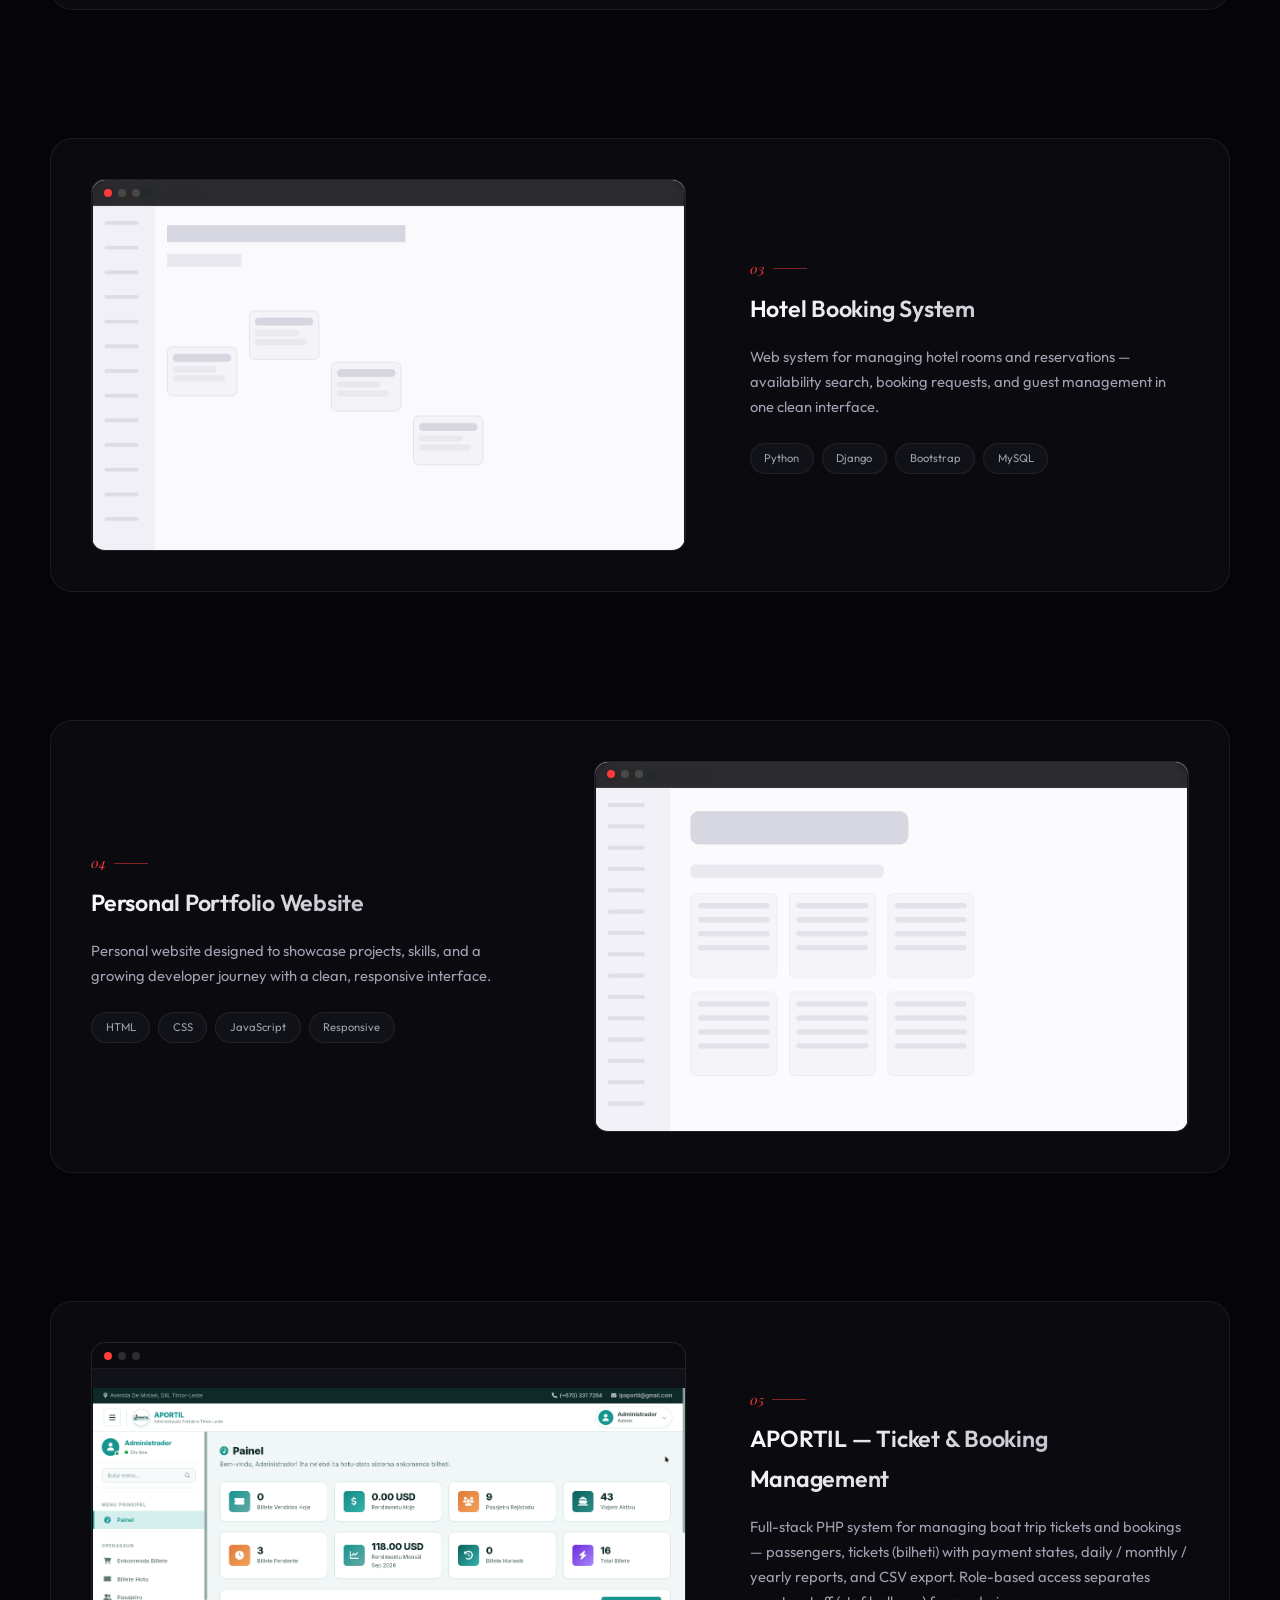
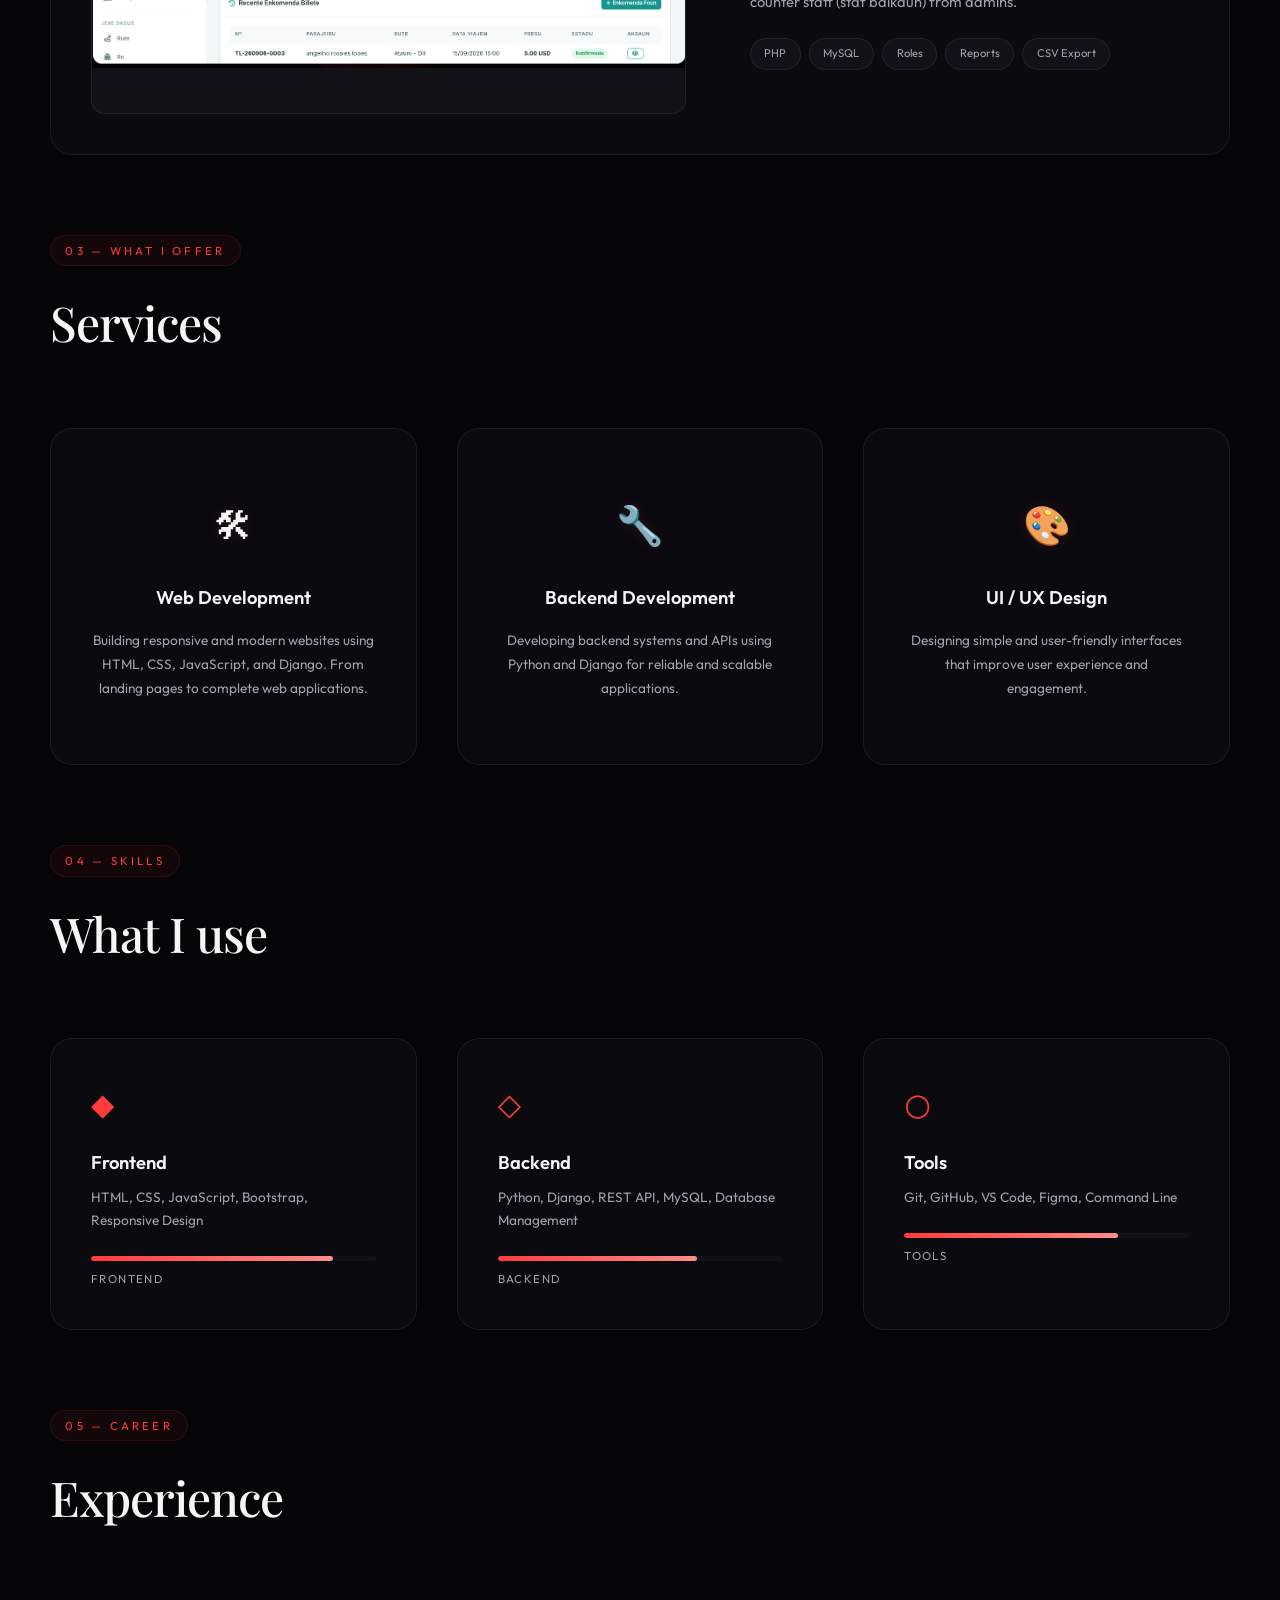
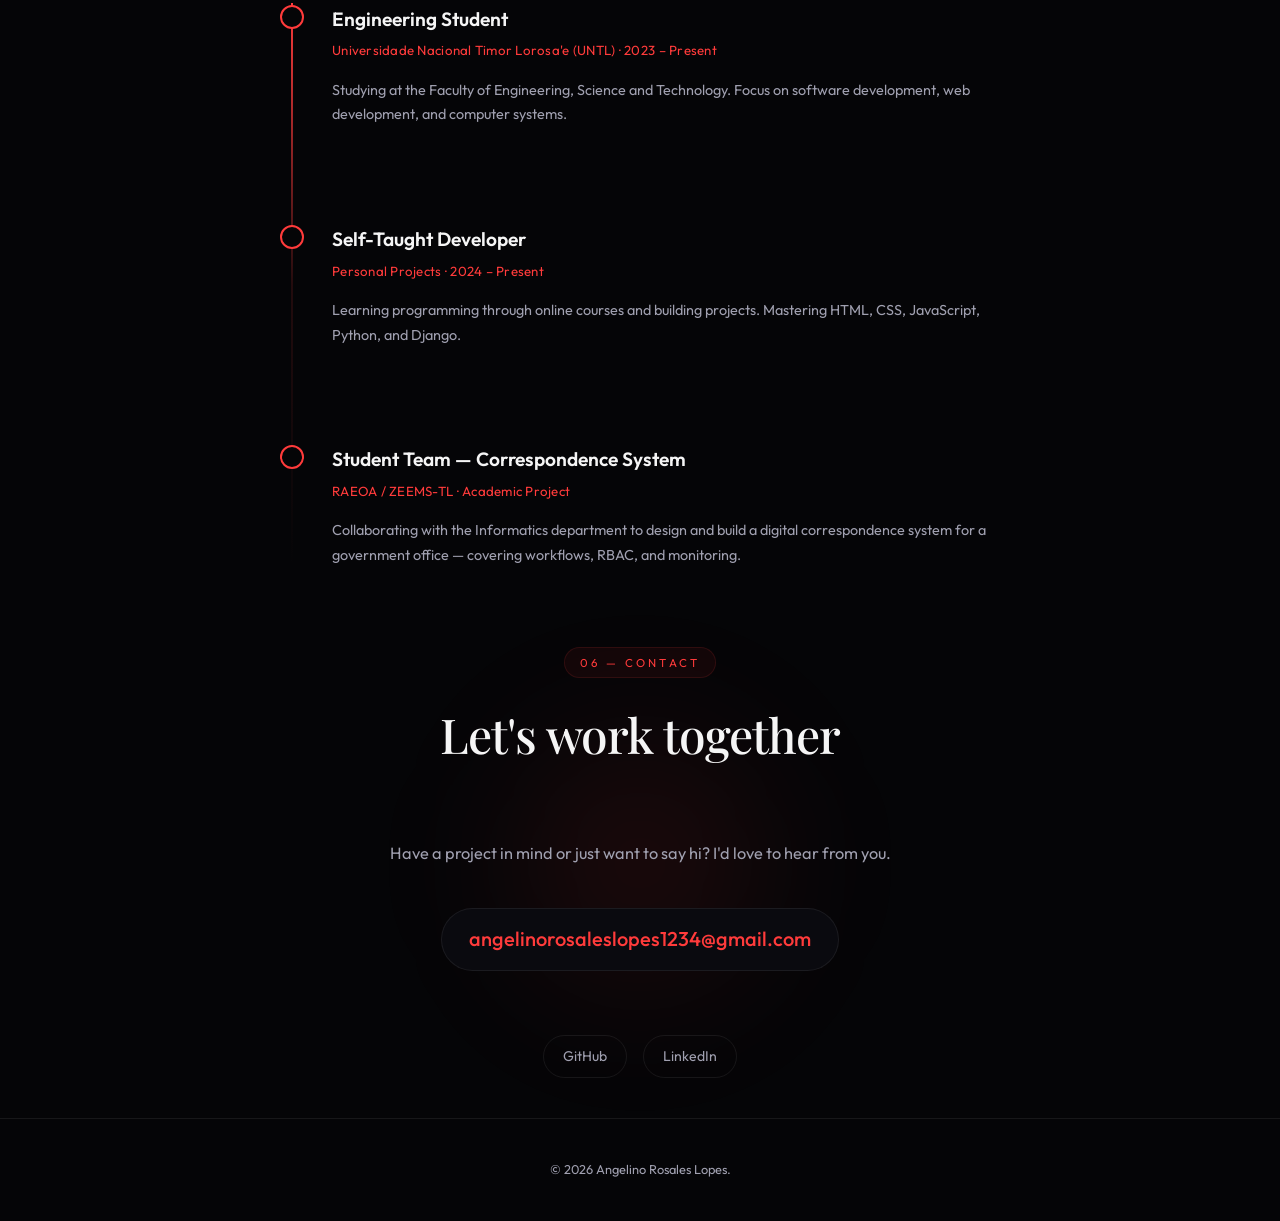
==== commit 435cde26: "fix(mobile): hamburger menu scroll lock, backdrop, ESC close, active link state - lock background sc" ====
--- a/index.html
+++ b/index.html
@@ -19,7 +19,7 @@
 
   <header class="header">
     <a href="#" class="logo">Inope.dev</a>
-    <nav class="nav">
+    <nav class="nav" id="navMenu">
       <a href="#about">About</a>
       <a href="#work">Work</a>
       <a href="#services">Services</a>
@@ -27,12 +27,14 @@
       <a href="#experience">Experience</a>
       <a href="#contact">Contact</a>
     </nav>
-    <button class="menu-toggle" aria-label="Toggle menu">
+    <button class="menu-toggle" aria-label="Toggle menu" aria-controls="navMenu" aria-expanded="false">
       <span></span>
       <span></span>
       <span></span>
     </button>
   </header>
+
+  <div class="menu-backdrop"></div>
 
   <main>
     <!-- ============ HERO ============ -->
--- a/styles.css
+++ b/styles.css
@@ -173,6 +173,45 @@
   transform: translateY(-7px) rotate(-45deg);
 }
 
+/* Scroll lock while mobile menu is open */
+body.menu-open {
+  overflow: hidden;
+}
+
+/* Menu backdrop */
+.menu-backdrop {
+  position: fixed;
+  inset: 0;
+  z-index: 99;
+  background: rgba(0, 0, 0, 0.6);
+  backdrop-filter: blur(3px);
+  -webkit-backdrop-filter: blur(3px);
+  opacity: 0;
+  visibility: hidden;
+  transition: opacity 0.3s ease, visibility 0.3s ease;
+}
+
+.menu-backdrop.visible {
+  opacity: 1;
+  visibility: visible;
+}
+
+/* Active nav link */
+.nav a.active {
+  color: var(--text);
+}
+
+.nav a.active::after {
+  content: '';
+  position: absolute;
+  left: 0;
+  right: 0;
+  bottom: 0;
+  height: 2px;
+  background: var(--accent);
+  border-radius: 2px;
+}
+
 /* ============ HERO ============ */
 .hero {
   min-height: 100vh;
@@ -211,7 +250,10 @@
   z-index: -1;
 }
 
-.28em;
+.hero-tag {
+  font-size: 0.78rem;
+  text-transform: uppercase;
+  letter-spacing: 0.28em;
   color: var(--accent);
   margin-bottom: var(--space-md);
   opacity: 0;
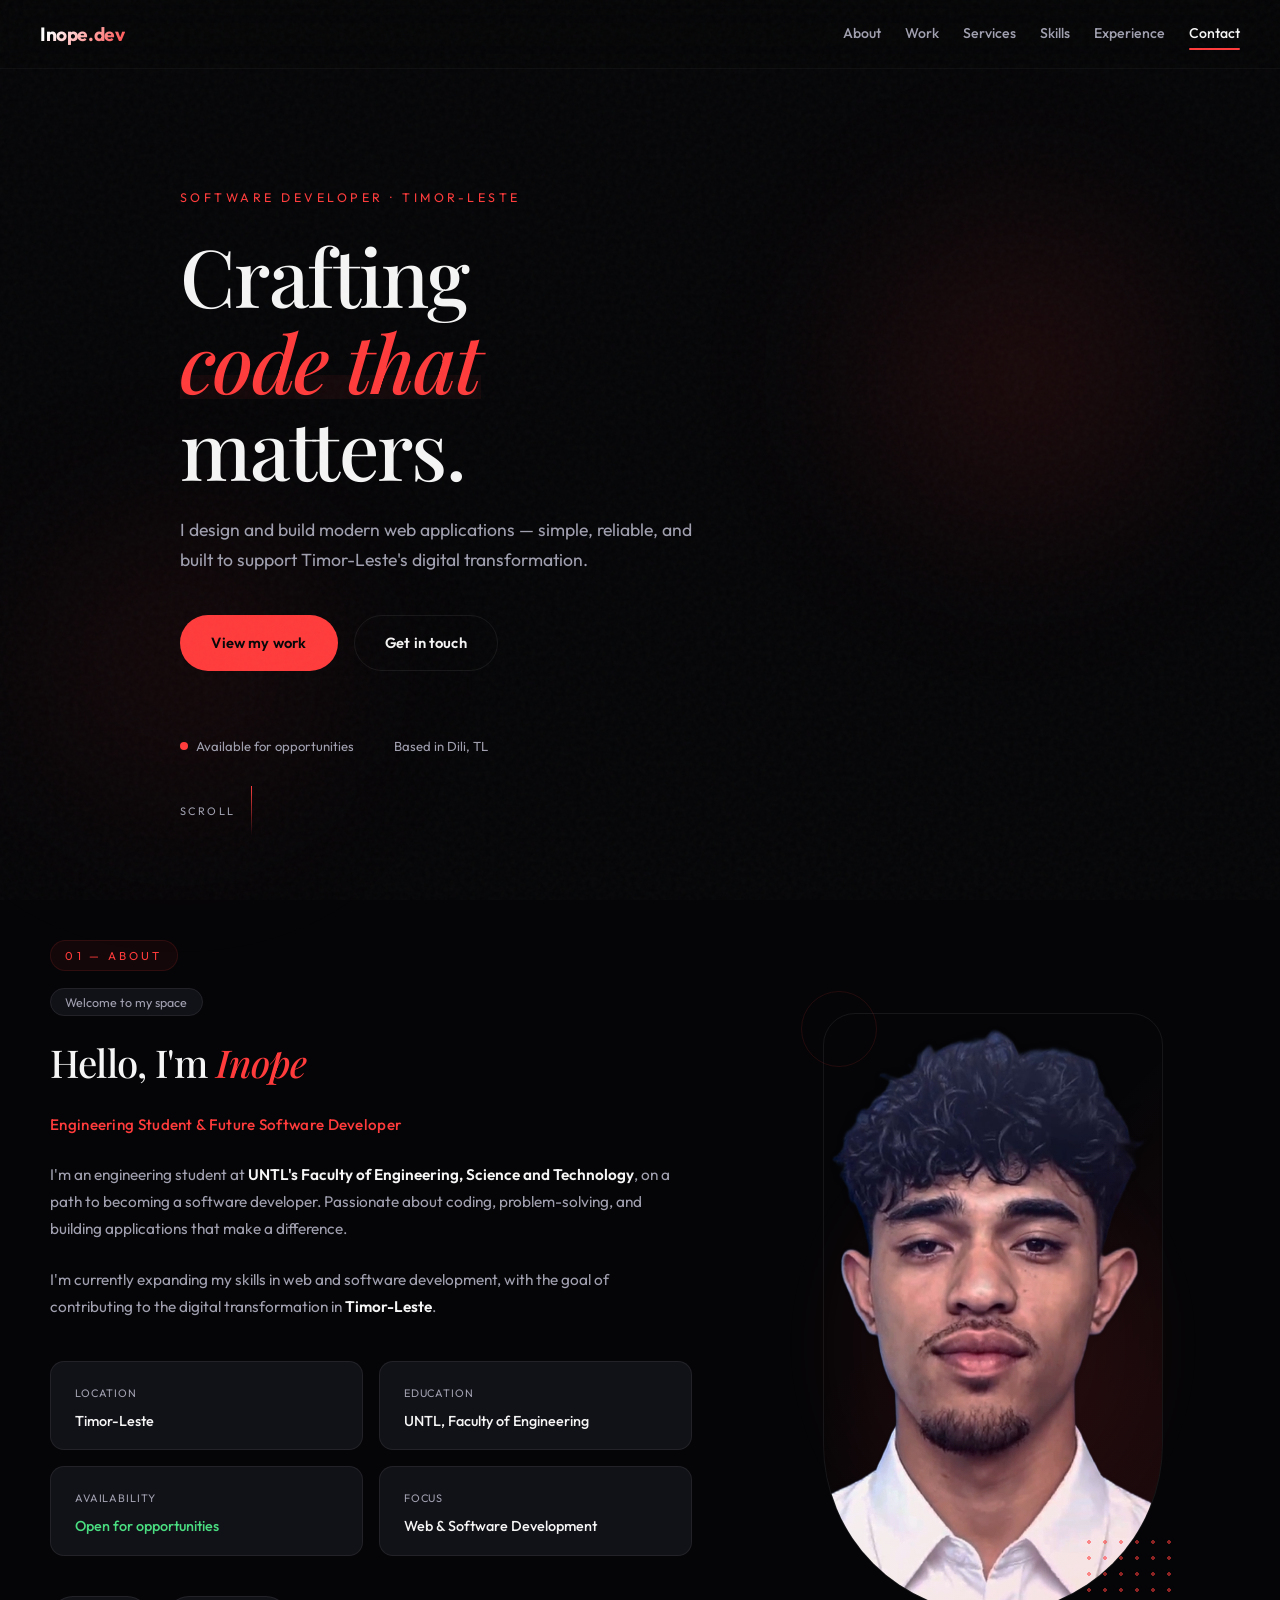
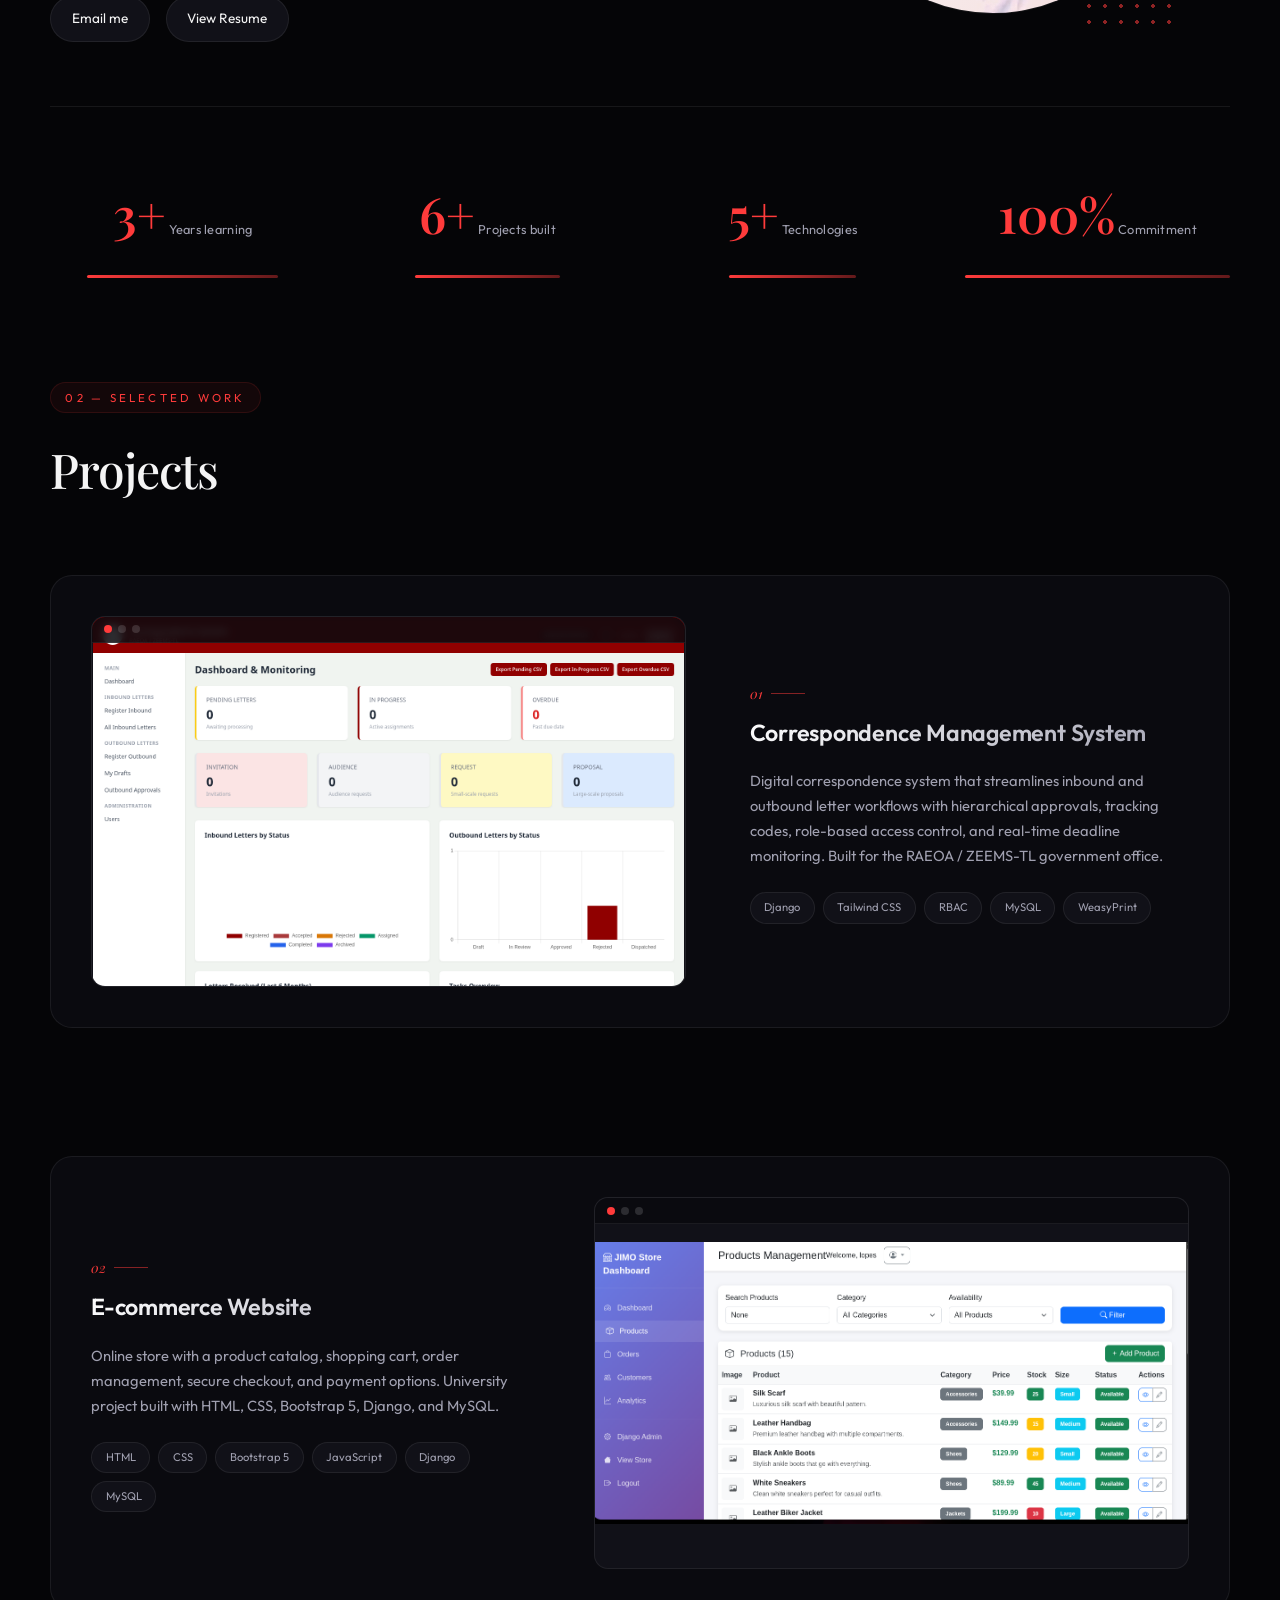
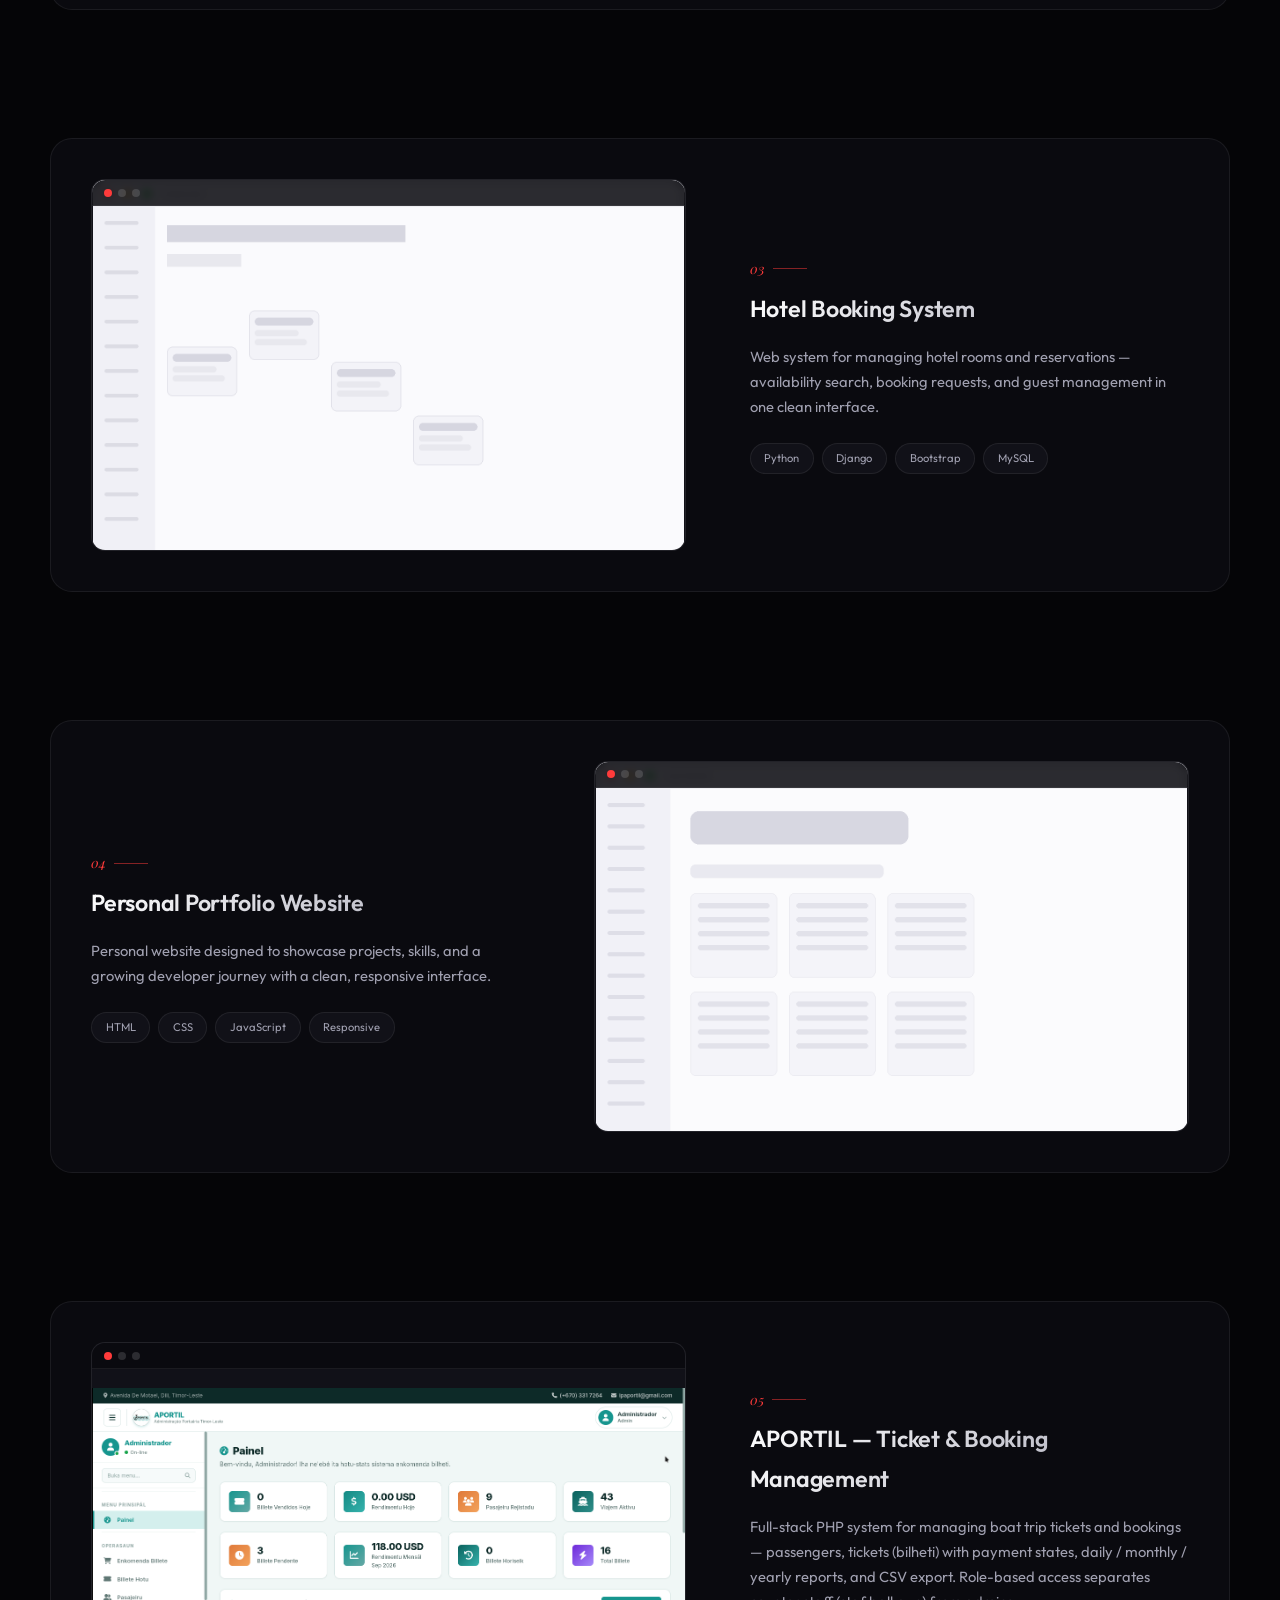
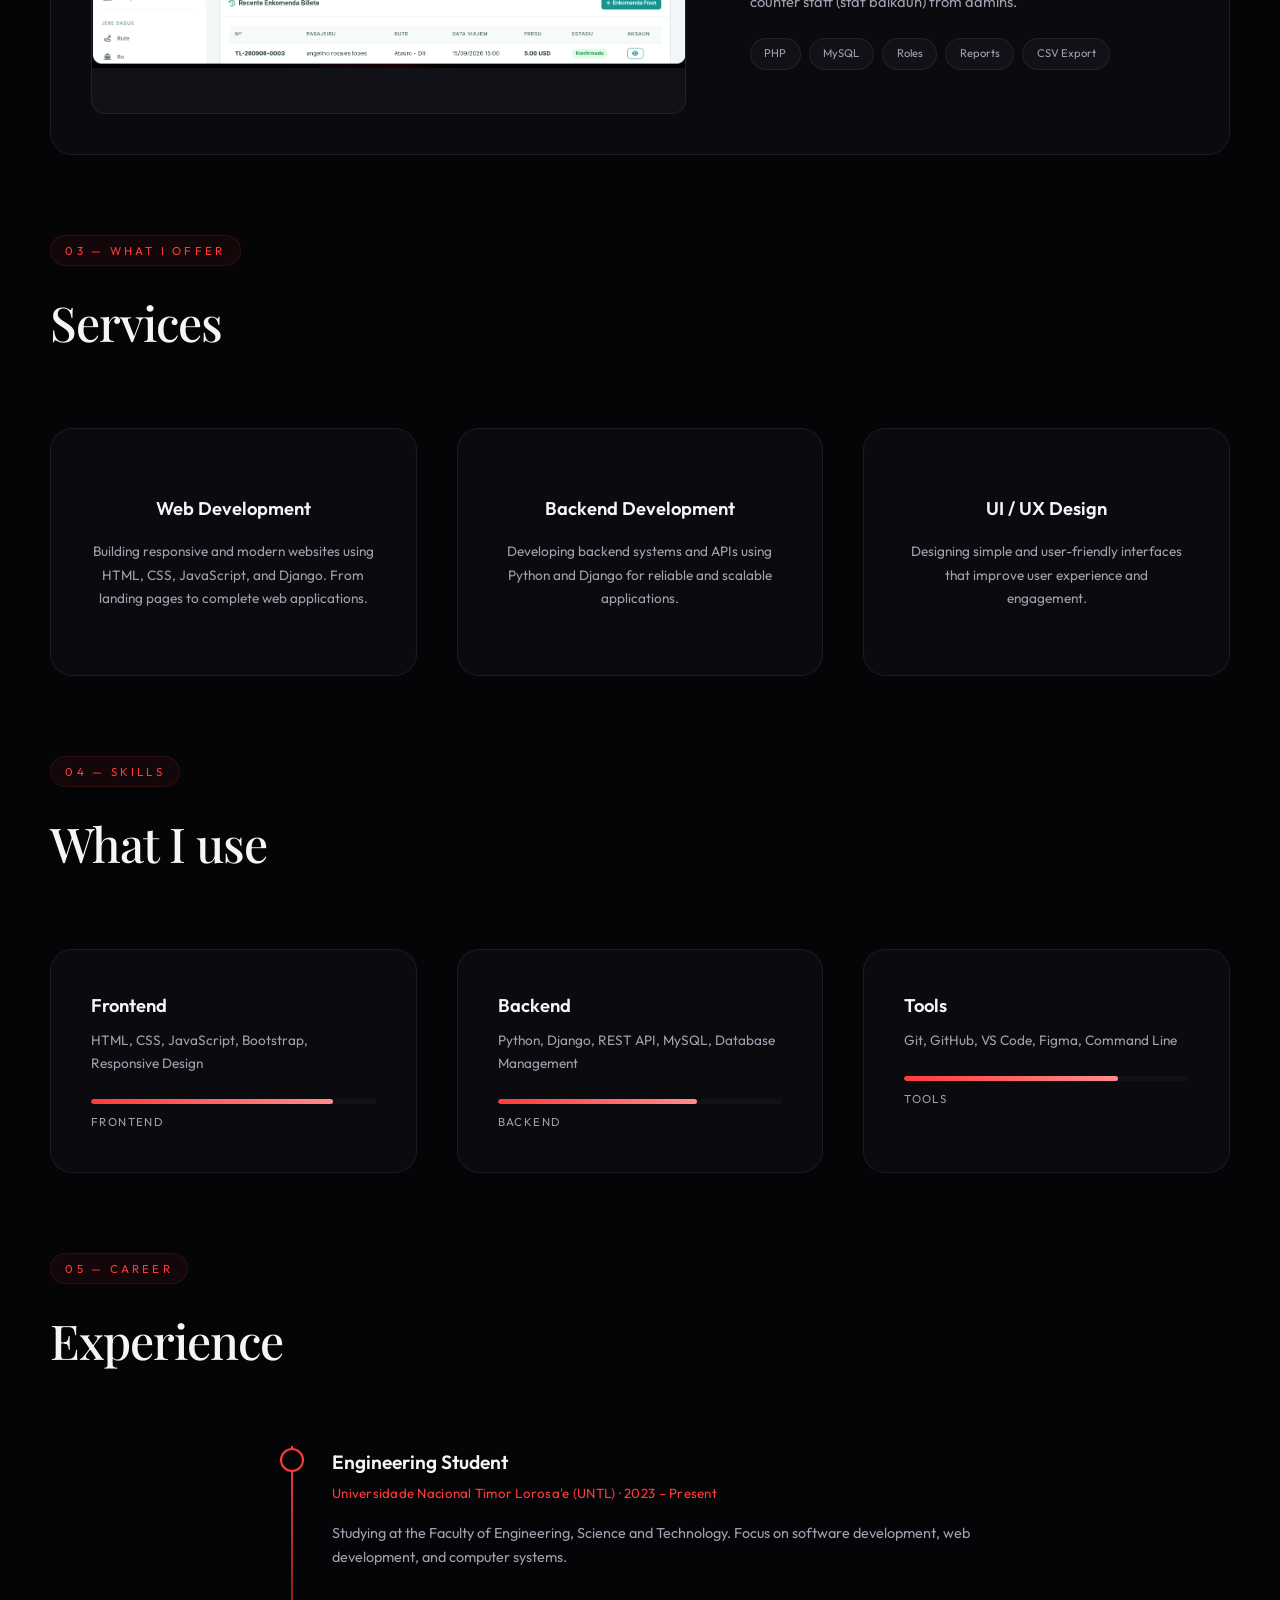
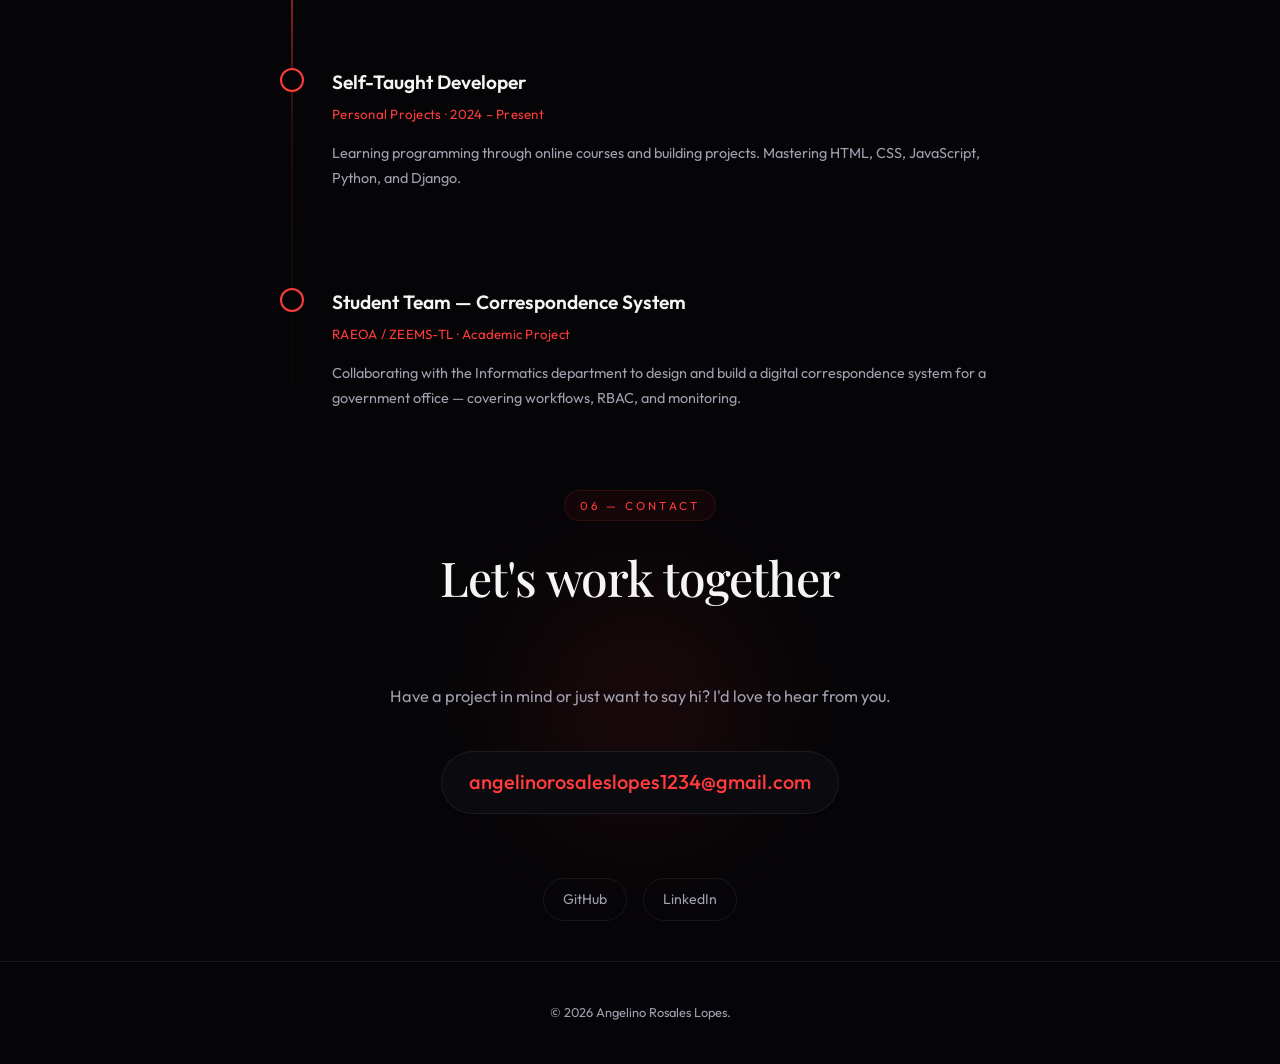
==== commit edca4ae2: "chore(ui): remove all emoji icons from body sections" ====
--- a/index.html
+++ b/index.html
@@ -69,7 +69,7 @@
         <span class="section-label">01 &mdash; About</span>
         <div class="about-grid">
           <div class="about-content">
-            <div class="about-badge"><span>&#128075; Welcome to my space</span></div>
+            <div class="about-badge"><span>Welcome to my space</span></div>
             <h2>Hello, I'm <span class="highlight">Inope</span></h2>
             <p class="subtitle">Engineering Student &amp; Future Software Developer</p>
             <p>
@@ -83,25 +83,25 @@
             </p>
             <div class="personal-info">
               <div class="info-card">
-                <span class="info-label">&#128205; Location</span>
+                <span class="info-label">Location</span>
                 <span class="info-value">Timor-Leste</span>
               </div>
               <div class="info-card">
-                <span class="info-label">&#127891; Education</span>
+                <span class="info-label">Education</span>
                 <span class="info-value">UNTL, Faculty of Engineering</span>
               </div>
               <div class="info-card">
-                <span class="info-label">&#128188; Availability</span>
+                <span class="info-label">Availability</span>
                 <span class="info-value status">Open for opportunities</span>
               </div>
               <div class="info-card">
-                <span class="info-label">&#127919; Focus</span>
+                <span class="info-label">Focus</span>
                 <span class="info-value">Web &amp; Software Development</span>
               </div>
             </div>
             <div class="about-links">
-              <a href="mailto:angelinorosaleslopes1234@gmail.com" class="about-link">&#9993; Email me</a>
-              <a href="#" class="about-link">&#128196; View Resume</a>
+              <a href="mailto:angelinorosaleslopes1234@gmail.com" class="about-link">Email me</a>
+              <a href="#" class="about-link">View Resume</a>
             </div>
           </div>
           <div class="about-image">
@@ -268,19 +268,16 @@
         <h2 class="section-title">Services</h2>
         <div class="services-grid">
           <div class="service-card">
-            <span class="service-icon">&#128736;</span>
             <h3>Web Development</h3>
             <p>Building responsive and modern websites using HTML, CSS, JavaScript, and Django. From
               landing pages to complete web applications.</p>
           </div>
           <div class="service-card">
-            <span class="service-icon">&#128295;</span>
             <h3>Backend Development</h3>
             <p>Developing backend systems and APIs using Python and Django for reliable and scalable
               applications.</p>
           </div>
           <div class="service-card">
-            <span class="service-icon">&#127912;</span>
             <h3>UI / UX Design</h3>
             <p>Designing simple and user-friendly interfaces that improve user experience and
               engagement.</p>
@@ -296,7 +293,6 @@
         <h2 class="section-title">What I use</h2>
         <div class="skills-grid">
           <div class="skill-card">
-            <span class="skill-icon">&#9670;</span>
             <h3>Frontend</h3>
             <p>HTML, CSS, JavaScript, Bootstrap, Responsive Design</p>
             <div class="skill-progress">
@@ -305,7 +301,6 @@
             </div>
           </div>
           <div class="skill-card">
-            <span class="skill-icon">&#9671;</span>
             <h3>Backend</h3>
             <p>Python, Django, REST API, MySQL, Database Management</p>
             <div class="skill-progress">
@@ -314,7 +309,6 @@
             </div>
           </div>
           <div class="skill-card">
-            <span class="skill-icon">&#9675;</span>
             <h3>Tools</h3>
             <p>Git, GitHub, VS Code, Figma, Command Line</p>
             <div class="skill-progress">
--- a/styles.css
+++ b/styles.css
@@ -183,9 +183,9 @@
   position: fixed;
   inset: 0;
   z-index: 99;
-  background: rgba(0, 0, 0, 0.6);
-  backdrop-filter: blur(3px);
-  -webkit-backdrop-filter: blur(3px);
+  background: rgba(5, 5, 7, 0.95);
+  backdrop-filter: blur(16px);
+  -webkit-backdrop-filter: blur(16px);
   opacity: 0;
   visibility: hidden;
   transition: opacity 0.3s ease, visibility 0.3s ease;
@@ -1349,12 +1349,12 @@
   .nav.open {
     display: flex;
     flex-direction: column;
-    gap: var(--space-lg);
+    gap: var(--space-md);
     position: fixed;
     top: 0;
     right: 0;
     bottom: 0;
-    width: min(300px, 82vw);
+    width: min(240px, 60vw);
     background: var(--bg-soft);
     border-left: 1px solid var(--border);
     padding: 110px var(--space-lg);
@@ -1363,7 +1363,7 @@
   }
 
   .nav.open a {
-    font-size: 1.1rem;
+    font-size: 0.95rem;
     color: var(--text);
   }
 
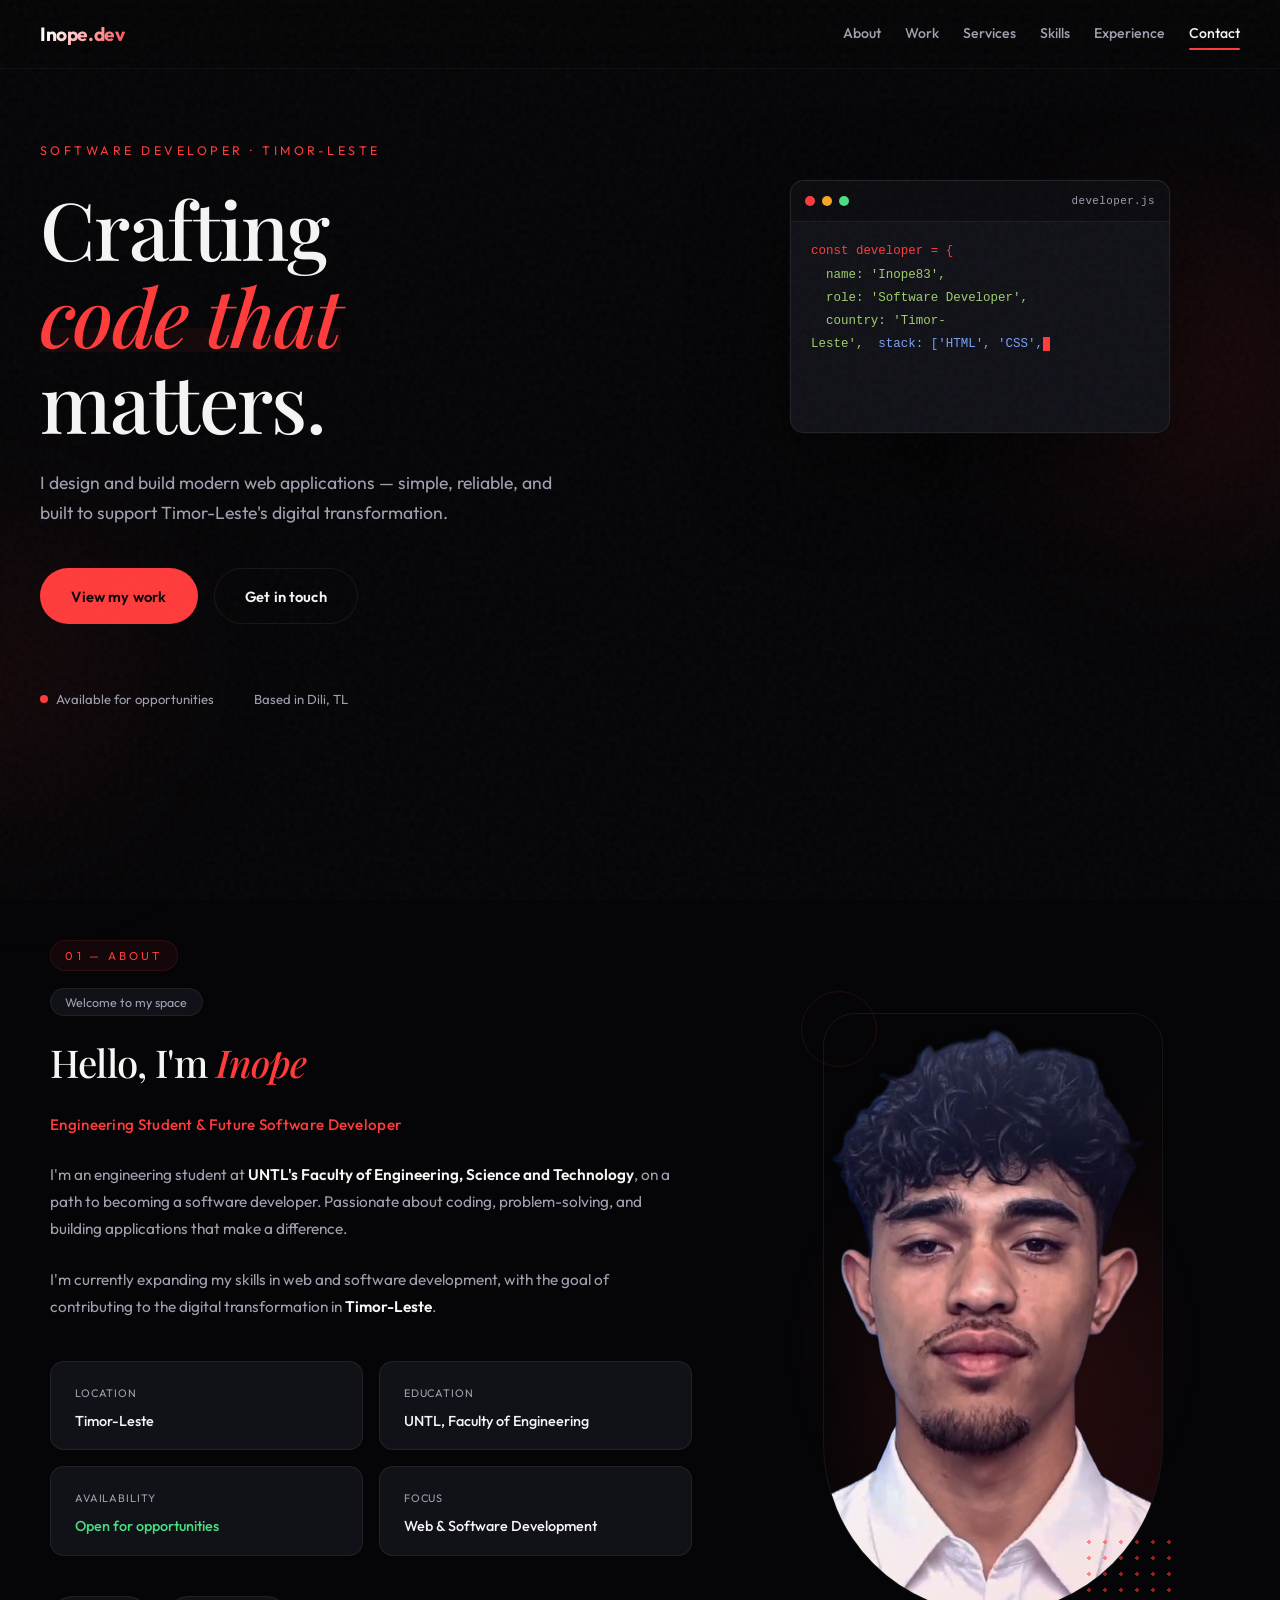
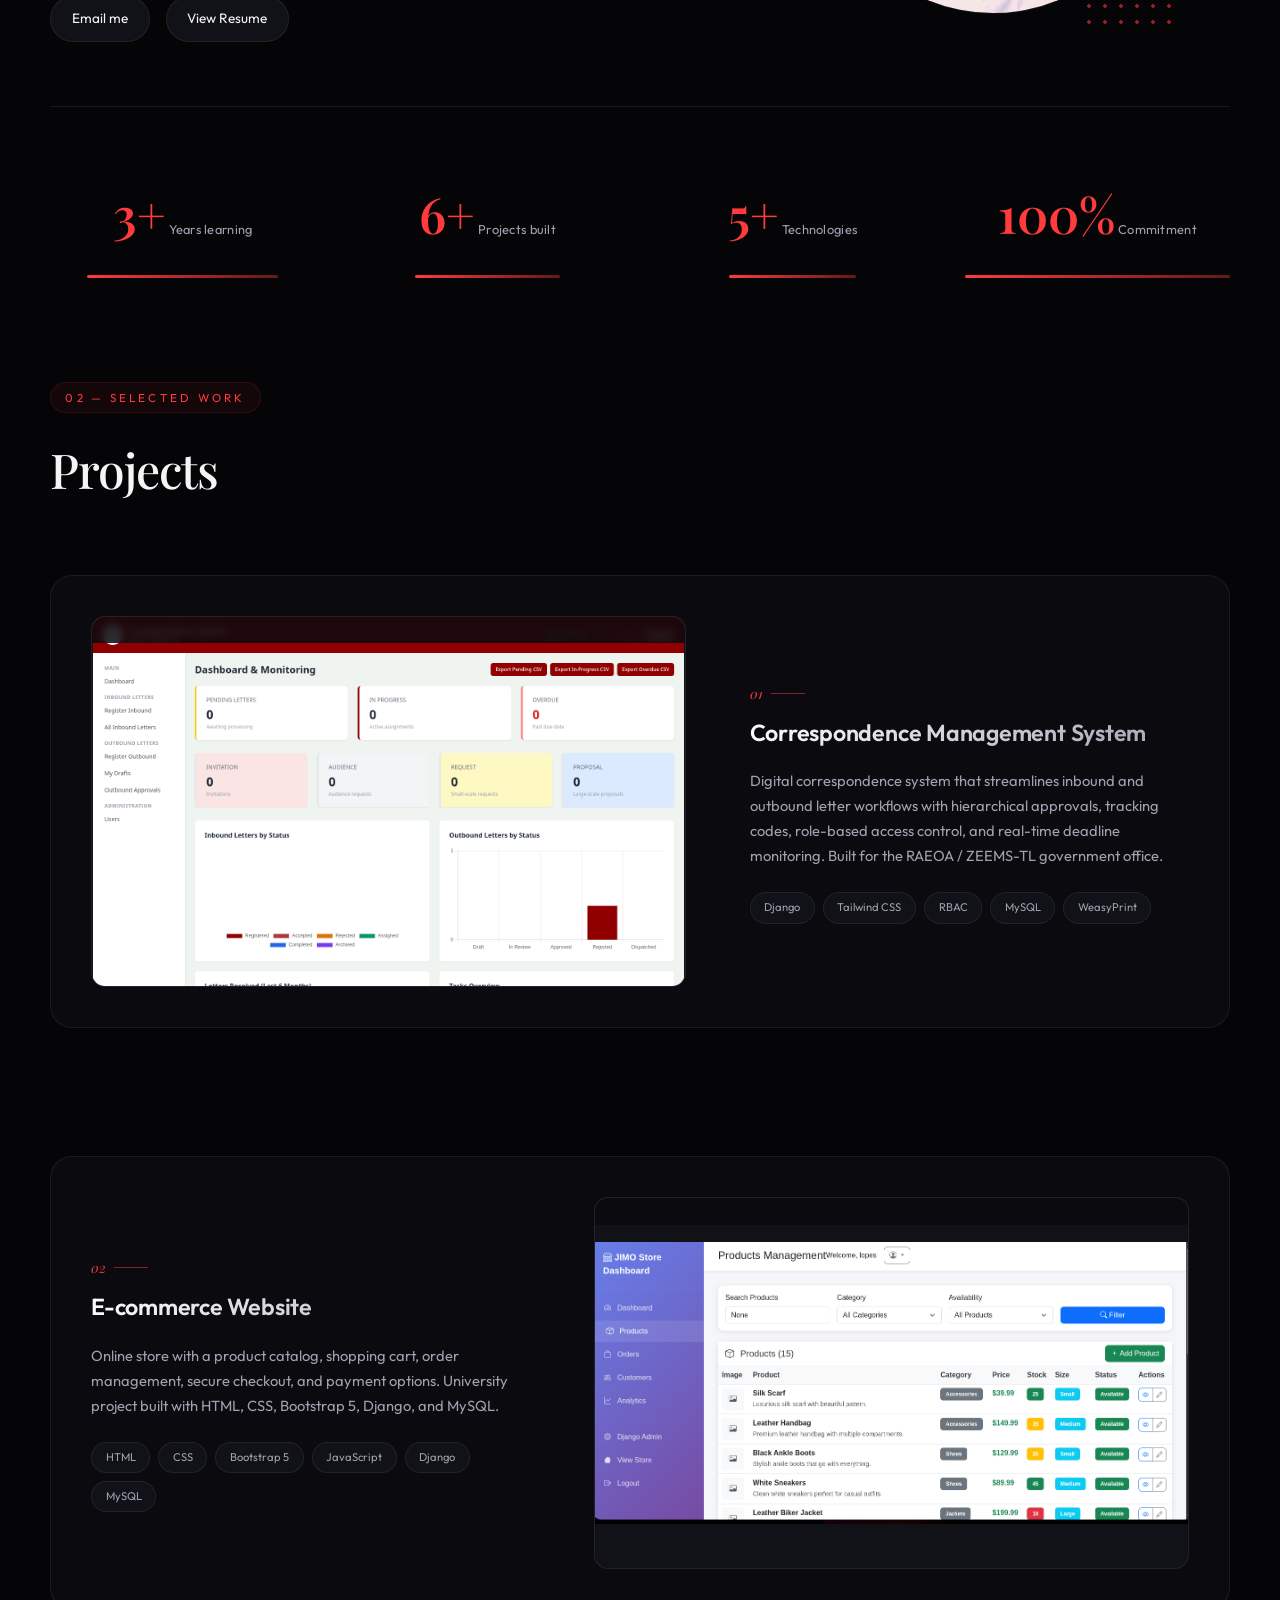
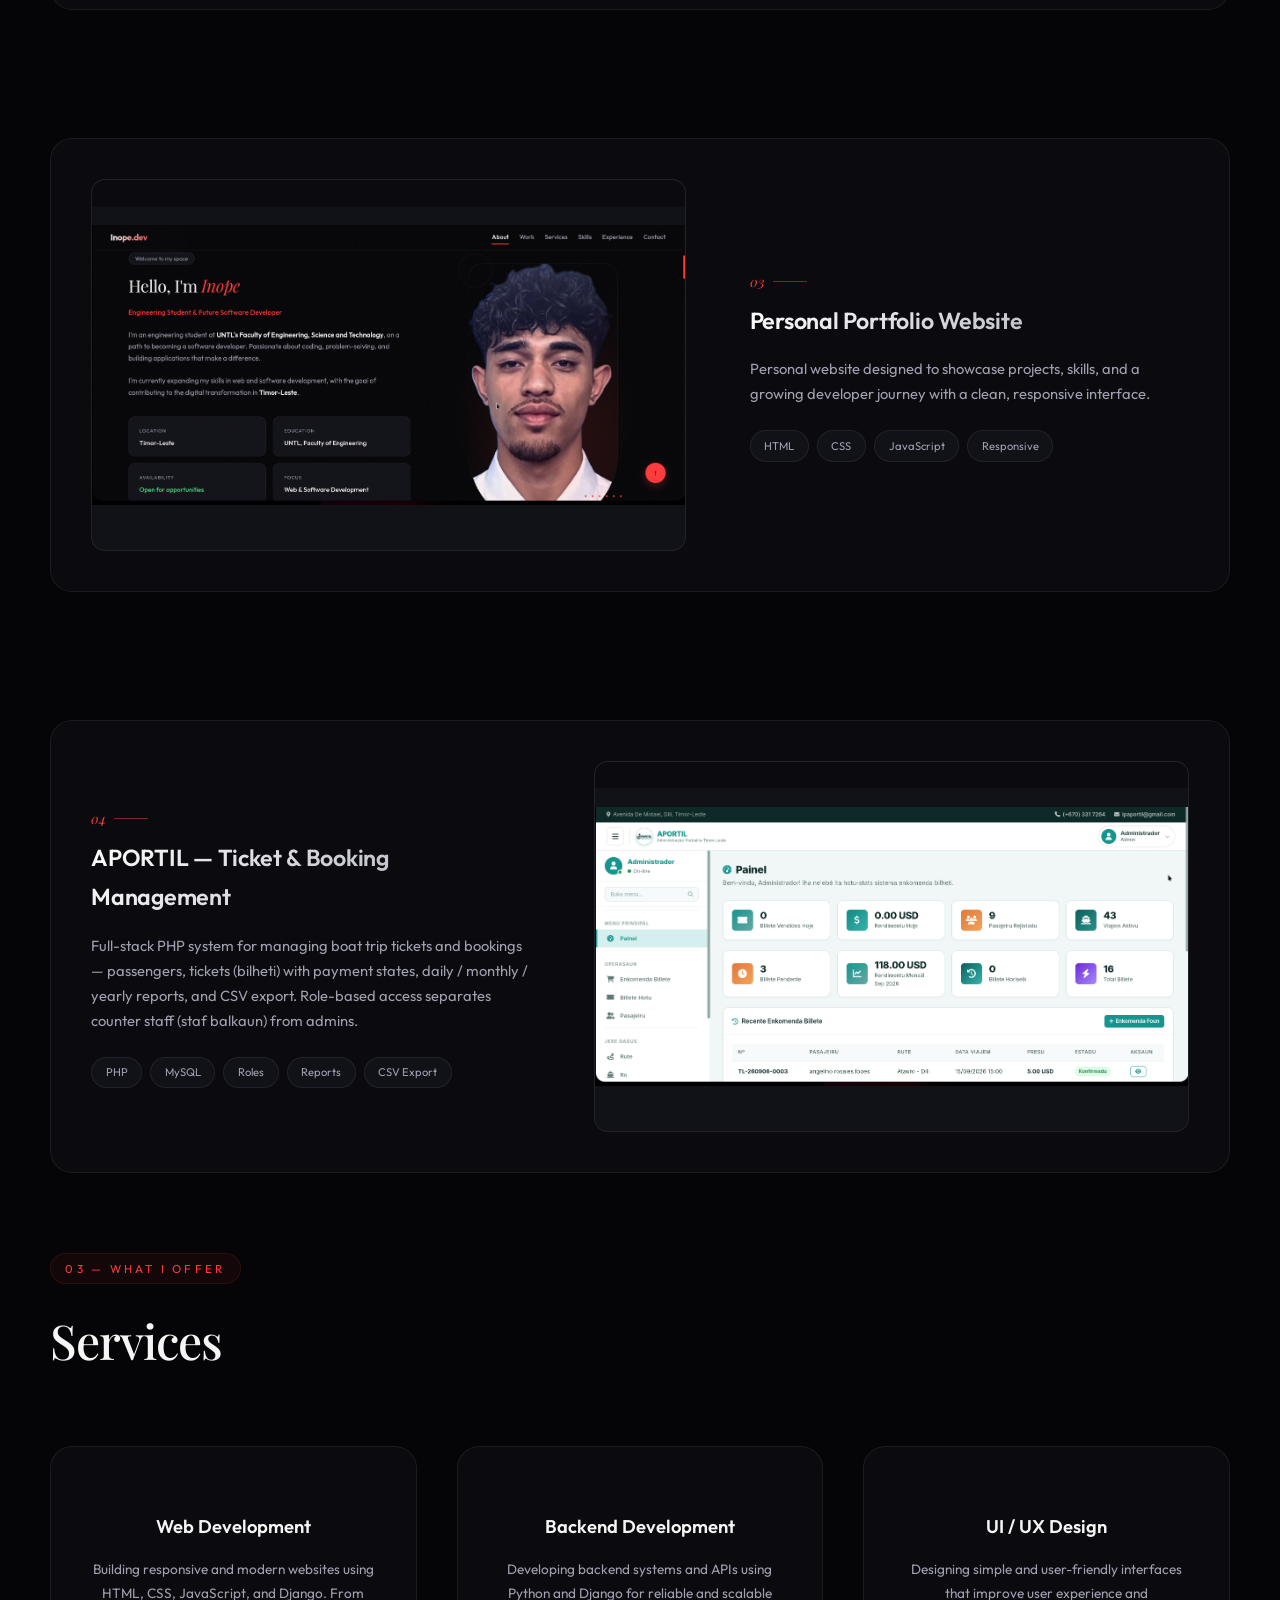
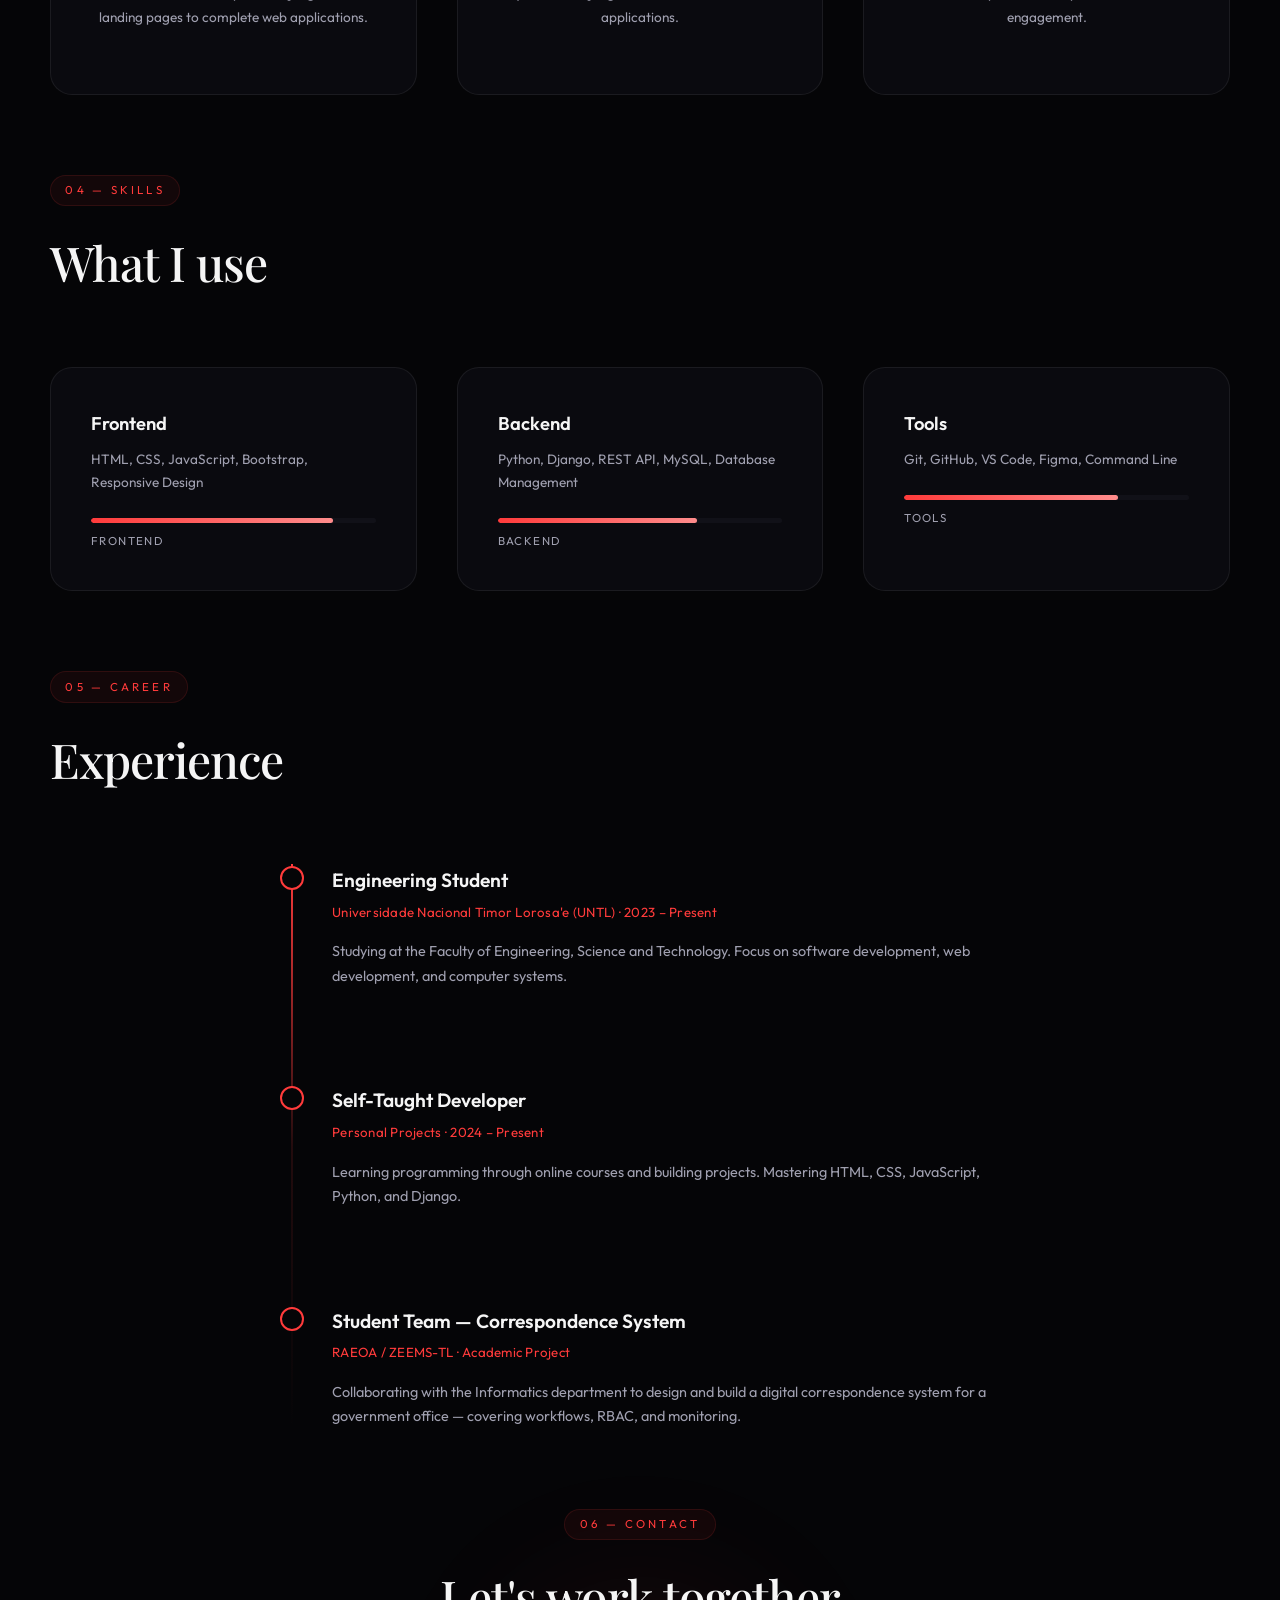
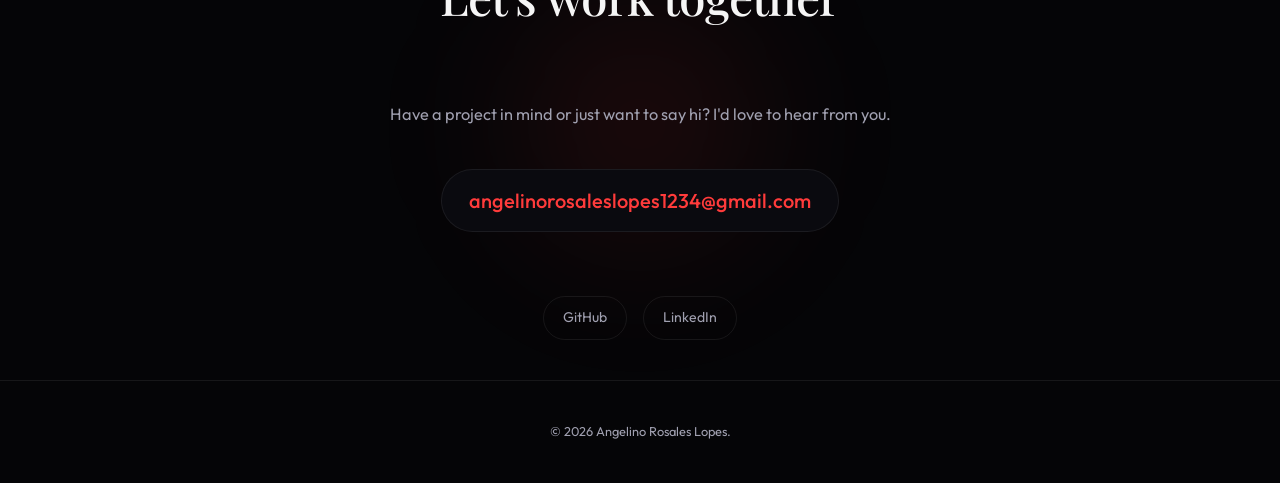
==== commit e15d1ac6: "feat(hero): code editor typewriter mockup; cleanup projects - align hero text left with animated dev" ====
--- a/index.html
+++ b/index.html
@@ -39,27 +39,34 @@
   <main>
     <!-- ============ HERO ============ -->
     <section class="hero">
-      <p class="hero-tag">Software Developer &middot; Timor-Leste</p>
-      <h1 class="hero-title">
-        <span class="line">Crafting</span>
-        <span class="line accent">code that</span>
-        <span class="line">matters.</span>
-      </h1>
-      <p class="hero-desc">
-        I design and build modern web applications — simple, reliable, and
-        built to support Timor-Leste's digital transformation.
-      </p>
-      <div class="hero-cta">
-        <a href="#work" class="btn btn-primary">View my work</a>
-        <a href="#contact" class="btn btn-ghost">Get in touch</a>
-      </div>
-      <div class="hero-meta">
-        <span class="hero-meta-item"><i class="pulse"></i> Available for opportunities</span>
-        <span class="hero-meta-item">Based in Dili, TL</span>
-      </div>
-      <div class="scroll-hint">
-        <span>Scroll</span>
-        <div class="scroll-line"></div>
+      <div class="hero-text">
+        <p class="hero-tag">Software Developer &middot; Timor-Leste</p>
+        <h1 class="hero-title">
+          <span class="line">Crafting</span>
+          <span class="line accent">code that</span>
+          <span class="line">matters.</span>
+        </h1>
+        <p class="hero-desc">
+          I design and build modern web applications — simple, reliable, and
+          built to support Timor-Leste's digital transformation.
+        </p>
+        <div class="hero-cta">
+          <a href="#work" class="btn btn-primary">View my work</a>
+          <a href="#contact" class="btn btn-ghost">Get in touch</a>
+        </div>
+        <div class="hero-meta">
+          <span class="hero-meta-item"><i class="pulse"></i> Available for opportunities</span>
+          <span class="hero-meta-item">Based in Dili, TL</span>
+        </div>
+      </div>
+      <div class="hero-code" aria-hidden="true">
+        <div class="code-window">
+          <div class="code-bar">
+            <span></span><span></span><span></span>
+            <em>developer.js</em>
+          </div>
+          <pre class="code-body"><code id="typedCode"><span class="code-cursor"></span></code></pre>
+        </div>
       </div>
     </section>
 
@@ -196,31 +203,10 @@
           <article class="project">
             <div class="project-visual">
               <div class="window-bar"><span></span><span></span><span></span></div>
-              <img src="images/hotel-booking.png" alt="Hotel Booking System dashboard">
+              <img src="images/portfolio-shot.png" alt="Personal Portfolio Website UI">
             </div>
             <div class="project-info">
               <span class="project-number">03</span>
-              <h3>Hotel Booking System</h3>
-              <p>
-                Web system for managing hotel rooms and reservations — availability search, booking
-                requests, and guest management in one clean interface.
-              </p>
-              <div class="project-tags">
-                <span>Python</span>
-                <span>Django</span>
-                <span>Bootstrap</span>
-                <span>MySQL</span>
-              </div>
-            </div>
-          </article>
-
-            <article class="project">
-            <div class="project-visual">
-              <div class="window-bar"><span></span><span></span><span></span></div>
-              <img src="images/portfolio-ui.png" alt="Personal Portfolio Website UI">
-            </div>
-            <div class="project-info">
-              <span class="project-number">04</span>
               <h3>Personal Portfolio Website</h3>
               <p>
                 Personal website designed to showcase projects, skills, and a growing developer
@@ -240,7 +226,7 @@
               <img src="images/apotil.png" alt="APORTIL ticket and booking management UI">
             </div>
             <div class="project-info">
-              <span class="project-number">05</span>
+              <span class="project-number">04</span>
               <h3>APORTIL — Ticket & Booking Management</h3>
               <p>
                 Full-stack PHP system for managing boat trip tickets and bookings — passengers,
--- a/styles.css
+++ b/styles.css
@@ -183,9 +183,9 @@
   position: fixed;
   inset: 0;
   z-index: 99;
-  background: rgba(5, 5, 7, 0.95);
-  backdrop-filter: blur(16px);
-  -webkit-backdrop-filter: blur(16px);
+  background: linear-gradient(to left, rgba(5, 5, 7, 0.5) 0%, rgba(5, 5, 7, 0.15) 60%, transparent 100%);
+  backdrop-filter: blur(3px);
+  -webkit-backdrop-filter: blur(3px);
   opacity: 0;
   visibility: hidden;
   transition: opacity 0.3s ease, visibility 0.3s ease;
@@ -196,12 +196,12 @@
   visibility: visible;
 }
 
-/* Active nav link */
-.nav a.active {
+/* Active nav link (desktop navbar only) */
+.nav:not(.open) a.active {
   color: var(--text);
 }
 
-.nav a.active::after {
+.nav:not(.open) a.active::after {
   content: '';
   position: absolute;
   left: 0;
@@ -215,13 +215,19 @@
 /* ============ HERO ============ */
 .hero {
   min-height: 100vh;
+  display: grid;
+  grid-template-columns: 1fr auto;
+  align-items: start;
+  gap: var(--space-xl);
+  padding: calc(76px + var(--space-xl)) var(--space-lg) var(--space-2xl);
+  margin: 0;
+  position: relative;
+}
+
+.hero-text {
   display: flex;
   flex-direction: column;
-  justify-content: center;
-  padding: calc(76px + var(--space-xl)) var(--space-lg) var(--space-2xl);
-  max-width: 1000px;
-  margin: 0 auto;
-  position: relative;
+  align-items: flex-start;
 }
 
 .hero::before {
@@ -415,26 +421,93 @@
   }
 }
 
-.scroll-hint {
-  position: absolute;
-  bottom: var(--space-xl);
-  left: var(--space-lg);
+/* Code editor mockup */
+.hero-code {
+  width: min(380px, 34vw);
+  z-index: 1;
+  display: none;
+  transform: translateX(-70px) translateY(40px);
+}
+
+@media (min-width: 961px) {
+  .hero-code {
+    display: block;
+  }
+}
+
+.code-window {
+  background: var(--surface);
+  border: 1px solid var(--border);
+  border-radius: var(--radius);
+  box-shadow: 0 34px 90px rgba(0, 0, 0, 0.55), 0 0 0 1px rgba(255, 255, 255, 0.02);
+  overflow: hidden;
+  font-family: ui-monospace, 'Cascadia Code', Menlo, monospace;
+  animation: codeFloat 7s ease-in-out infinite;
+}
+
+@keyframes codeFloat {
+  0%, 100% { transform: translateY(0); }
+  50% { transform: translateY(-12px); }
+}
+
+.code-bar {
   display: flex;
   align-items: center;
-  gap: var(--space-sm);
+  gap: 7px;
+  padding: 11px 14px;
+  background: rgba(10, 10, 15, 0.85);
+  border-bottom: 1px solid var(--border);
+}
+
+.code-bar span {
+  width: 10px;
+  height: 10px;
+  border-radius: 50%;
+  background: rgba(255, 255, 255, 0.14);
+}
+
+.code-bar span:nth-child(1) { background: var(--accent); }
+.code-bar span:nth-child(2) { background: #f5a623; }
+.code-bar span:nth-child(3) { background: #4ade80; }
+
+.code-bar em {
+  font-style: normal;
+  margin-left: auto;
   font-size: 0.68rem;
-  text-transform: uppercase;
-  letter-spacing: 0.22em;
   color: var(--text-muted);
-  opacity: 0;
-  animation: fadeUp 0.7s ease 1s forwards;
-}
-
-.scroll-line {
-  width: 1px;
-  height: 50px;
-  background: linear-gradient(to bottom, var(--accent), transparent);
-  animation: scrollPulse 2.2s ease-in-out infinite;
+  letter-spacing: 0.04em;
+}
+
+.code-body {
+  margin: 0;
+  padding: 18px 20px 20px;
+  font-size: 0.78rem;
+  line-height: 1.85;
+  min-height: 210px;
+  overflow-x: hidden;
+}
+
+.code-body code {
+  color: #d7d8ea;
+  white-space: pre-wrap;
+}
+
+.code-line-k { color: var(--accent); }
+.code-line-s { color: #9ece6a; }
+.code-line-v { color: #7aa2f7; }
+.code-line-c { color: var(--text-muted); }
+
+.code-cursor {
+  display: inline-block;
+  width: 7px;
+  height: 14px;
+  background: var(--accent);
+  vertical-align: text-bottom;
+  animation: blinkCursor 1s steps(2, start) infinite;
+}
+
+@keyframes blinkCursor {
+  to { visibility: hidden; }
 }
 
 /* ============ ANIMATIONS ============ */
@@ -446,18 +519,6 @@
   to {
     opacity: 1;
     transform: translateY(0);
-  }
-}
-
-@keyframes scrollPulse {
-  0%,
-  100% {
-    opacity: 0.3;
-    transform: scaleY(0.8);
-  }
-  50% {
-    opacity: 1;
-    transform: scaleY(1);
   }
 }
 
@@ -1328,10 +1389,37 @@
   color: var(--text-muted);
 }
 
+/* ============ MOBILE MENU ANIMATIONS ============ */
+@keyframes menuPop {
+  from {
+    opacity: 0;
+    transform: translateY(-10px) scale(0.96);
+  }
+  to {
+    opacity: 1;
+    transform: translateY(0) scale(1);
+  }
+}
+
+@keyframes menuItem {
+  from {
+    opacity: 0;
+    transform: translateX(16px);
+  }
+  to {
+    opacity: 1;
+    transform: translateX(0);
+  }
+}
+
 /* ============ RESPONSIVE ============ */
 @media (max-width: 960px) {
   .menu-toggle {
     display: flex;
+  }
+
+  .hero {
+    grid-template-columns: 1fr;
   }
   .hero::before,
   .hero::after,
@@ -1349,22 +1437,78 @@
   .nav.open {
     display: flex;
     flex-direction: column;
-    gap: var(--space-md);
+    gap: 2px;
     position: fixed;
+    top: 74px;
+    right: var(--space-md);
+    width: min(210px, 60vw);
+    background: rgba(17, 17, 24, 0.92);
+    backdrop-filter: blur(18px);
+    -webkit-backdrop-filter: blur(18px);
+    border: 1px solid var(--border);
+    border-radius: 16px;
+    padding: 10px;
+    box-shadow: 0 20px 60px rgba(0, 0, 0, 0.55), inset 0 1px 0 rgba(255, 255, 255, 0.04);
+    z-index: 100;
+    animation: menuPop 0.32s cubic-bezier(0.2, 0.9, 0.4, 1.1);
+  }
+
+  .nav.open::before {
+    content: '';
+    position: absolute;
     top: 0;
-    right: 0;
-    bottom: 0;
-    width: min(240px, 60vw);
-    background: var(--bg-soft);
-    border-left: 1px solid var(--border);
-    padding: 110px var(--space-lg);
-    box-shadow: -24px 0 60px rgba(0, 0, 0, 0.5);
-    z-index: 100;
+    left: 18px;
+    right: 18px;
+    height: 1px;
+    background: linear-gradient(90deg, transparent, var(--accent), transparent);
+    opacity: 0.65;
+    pointer-events: none;
   }
 
   .nav.open a {
-    font-size: 0.95rem;
+    font-size: 0.88rem;
+    font-weight: 500;
+    color: var(--text-muted);
+    width: 100%;
+    padding: 0.55rem 0.9rem;
+    border-radius: 10px;
+    display: flex;
+    align-items: center;
+    justify-content: space-between;
+    transition: all 0.25s ease;
+    animation: menuItem 0.32s ease both;
+  }
+
+  .nav.open a::after {
+    content: '→';
+    font-size: 0.8rem;
+    color: var(--accent);
+    opacity: 0;
+    transform: translateX(-6px);
+    transition: all 0.25s ease;
+  }
+
+  .nav.open a:hover,
+  .nav.open a.active {
+    background: var(--accent-soft);
     color: var(--text);
+  }
+
+  .nav.open a:hover::after,
+  .nav.open a.active::after {
+    opacity: 1;
+    transform: translateX(0);
+  }
+
+  .nav.open a:nth-child(1) { animation-delay: 0.03s; }
+  .nav.open a:nth-child(2) { animation-delay: 0.06s; }
+  .nav.open a:nth-child(3) { animation-delay: 0.09s; }
+  .nav.open a:nth-child(4) { animation-delay: 0.12s; }
+  .nav.open a:nth-child(5) { animation-delay: 0.15s; }
+  .nav.open a:nth-child(6) { animation-delay: 0.18s; }
+
+  .nav.open a.active::after {
+    color: var(--accent);
   }
 
   .menu-toggle {
@@ -1428,7 +1572,7 @@
   }
 
   .hero {
-    padding: calc(90px + var(--space-2xl)) var(--space-md) var(--space-2xl);
+    padding: calc(76px + var(--space-md)) var(--space-md) var(--space-2xl);
   }
 
   .hero-meta {
@@ -1443,12 +1587,6 @@
   .btn {
     width: 100%;
     text-align: center;
-  }
-
-  .scroll-hint {
-    left: 50%;
-    transform: translateX(-50%);
-    bottom: var(--space-lg);
   }
 
   .stats {
@@ -1477,11 +1615,12 @@
   .hero-desc,
   .hero-cta,
   .hero-meta,
-  .scroll-hint,
   .project,
   .skill-card,
   .service-card,
-  .timeline-item {
+  .timeline-item,
+  .nav.open,
+  .nav.open a {
     opacity: 1 !important;
     transform: none !important;
     animation: none !important;
@@ -1506,8 +1645,4 @@
   .stat:nth-child(3) .stat-bar {
     width: 48%;
   }
-
-  .scroll-hint {
-    display: none;
-  }
 }
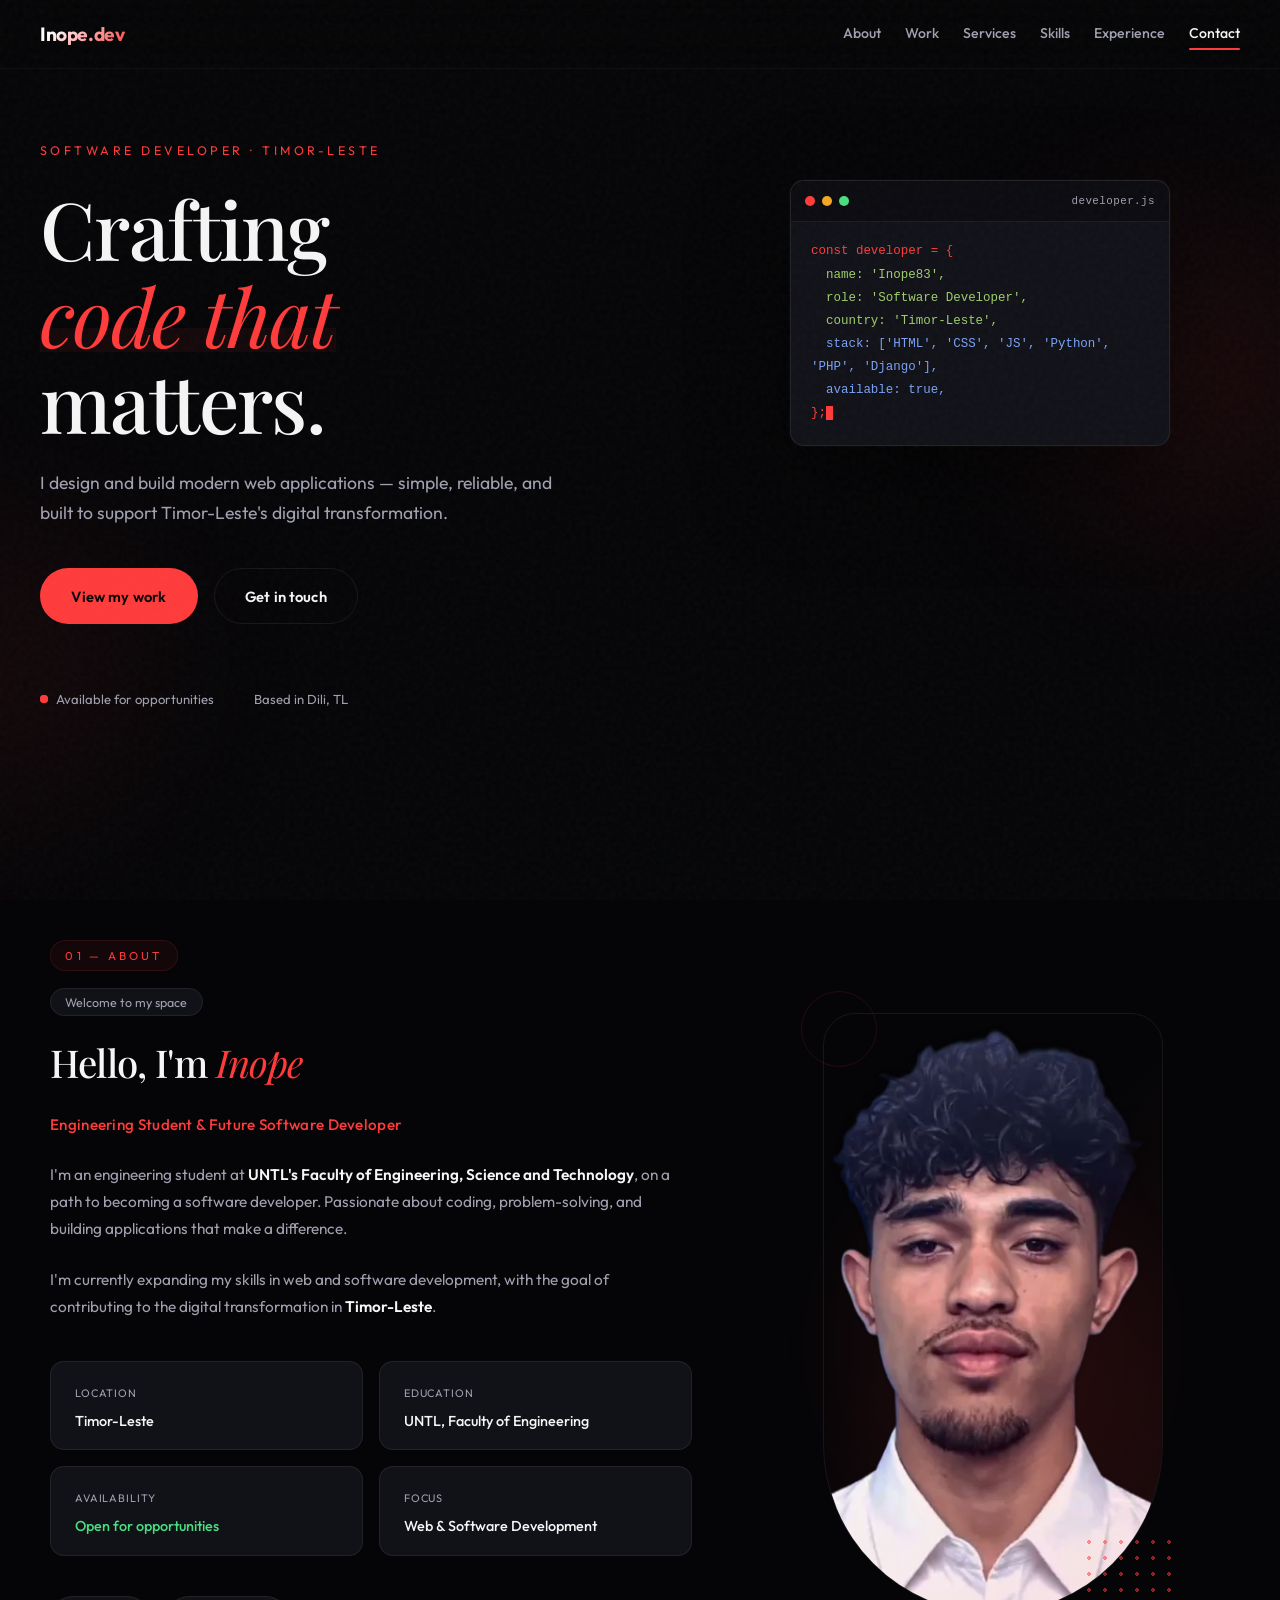
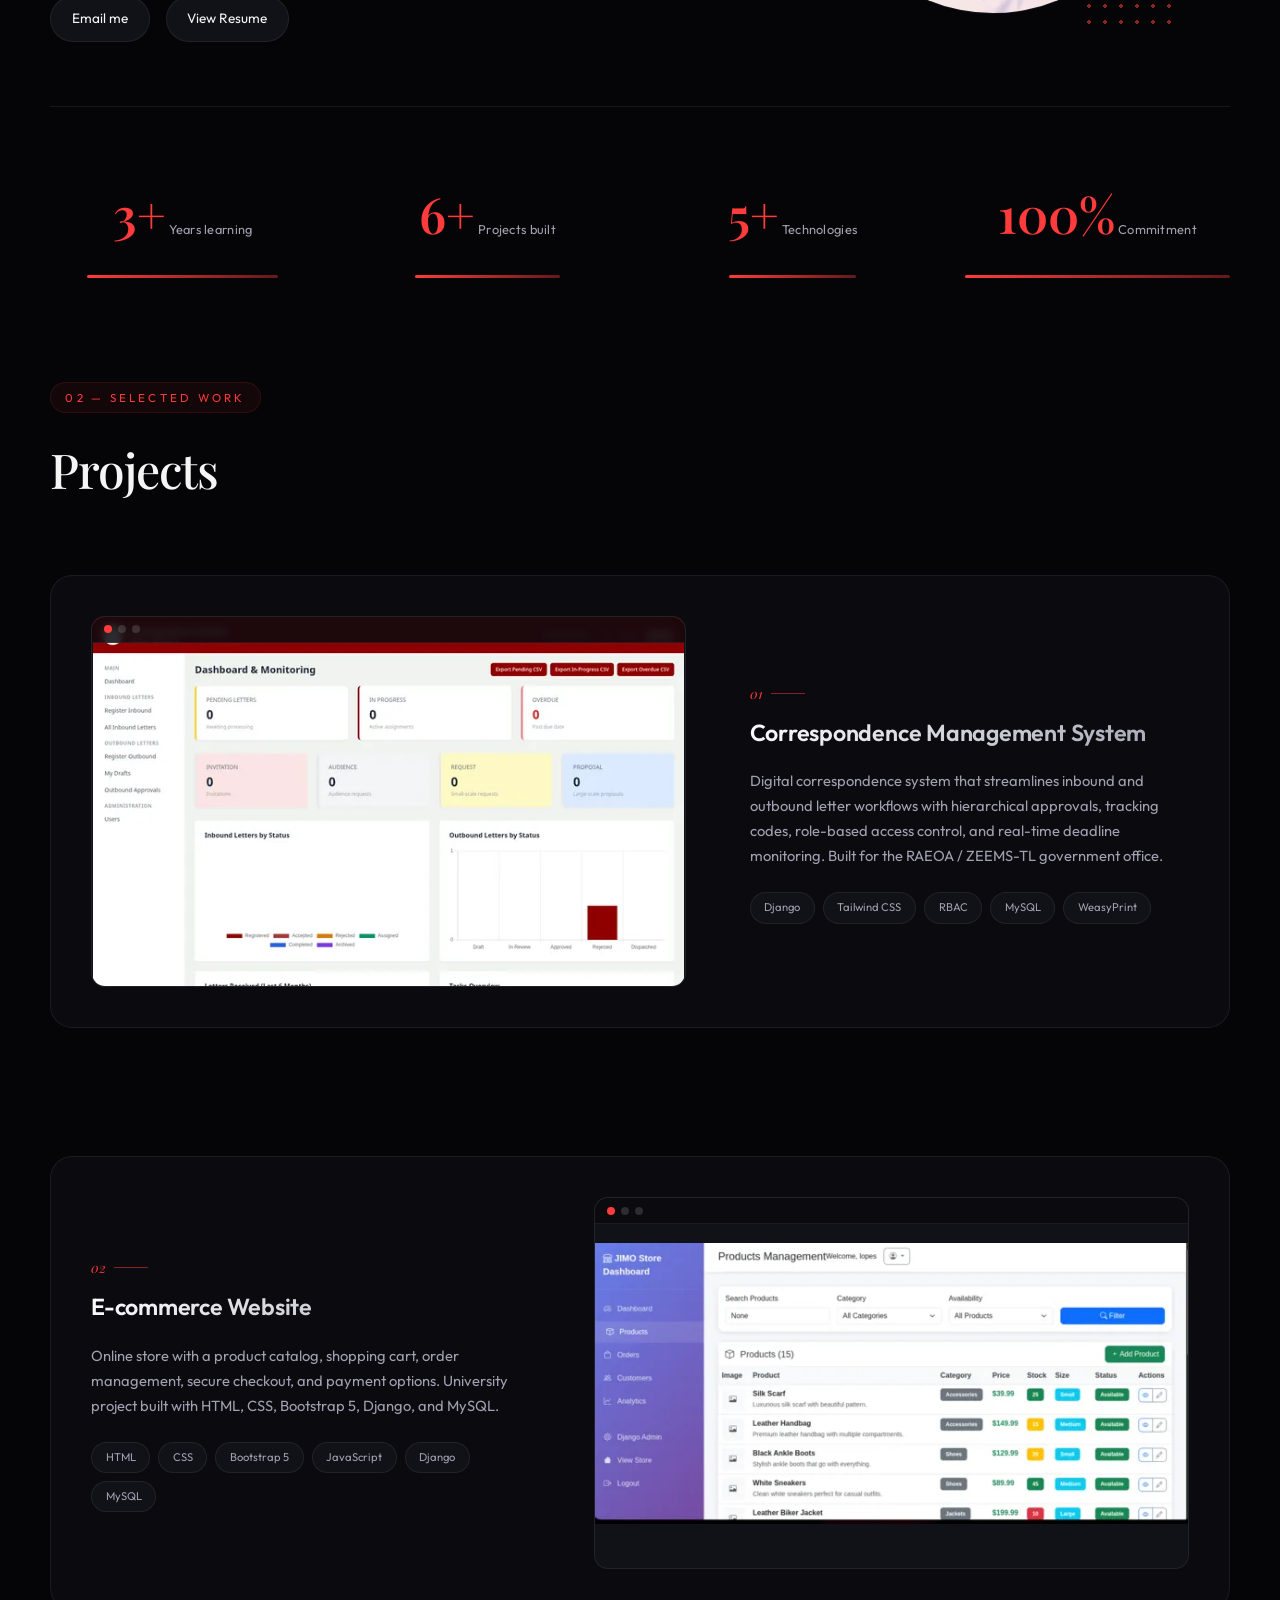
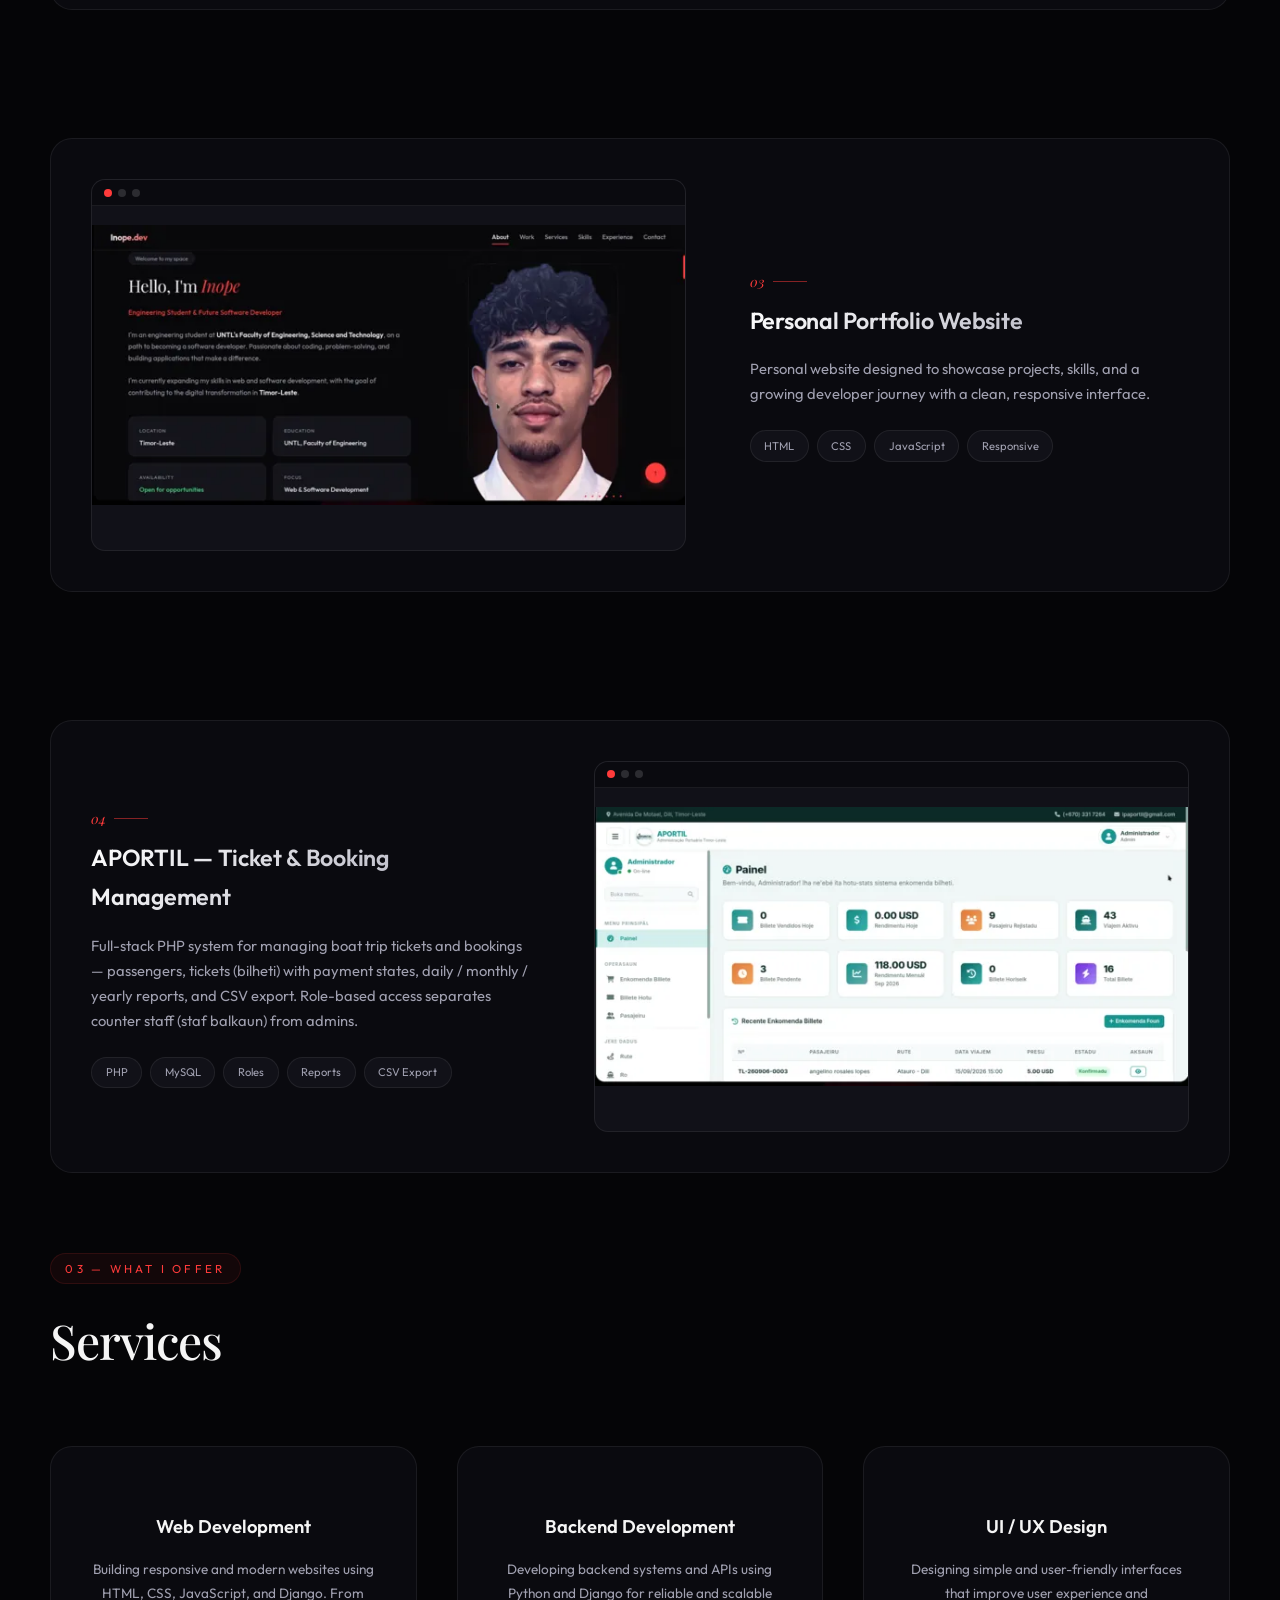
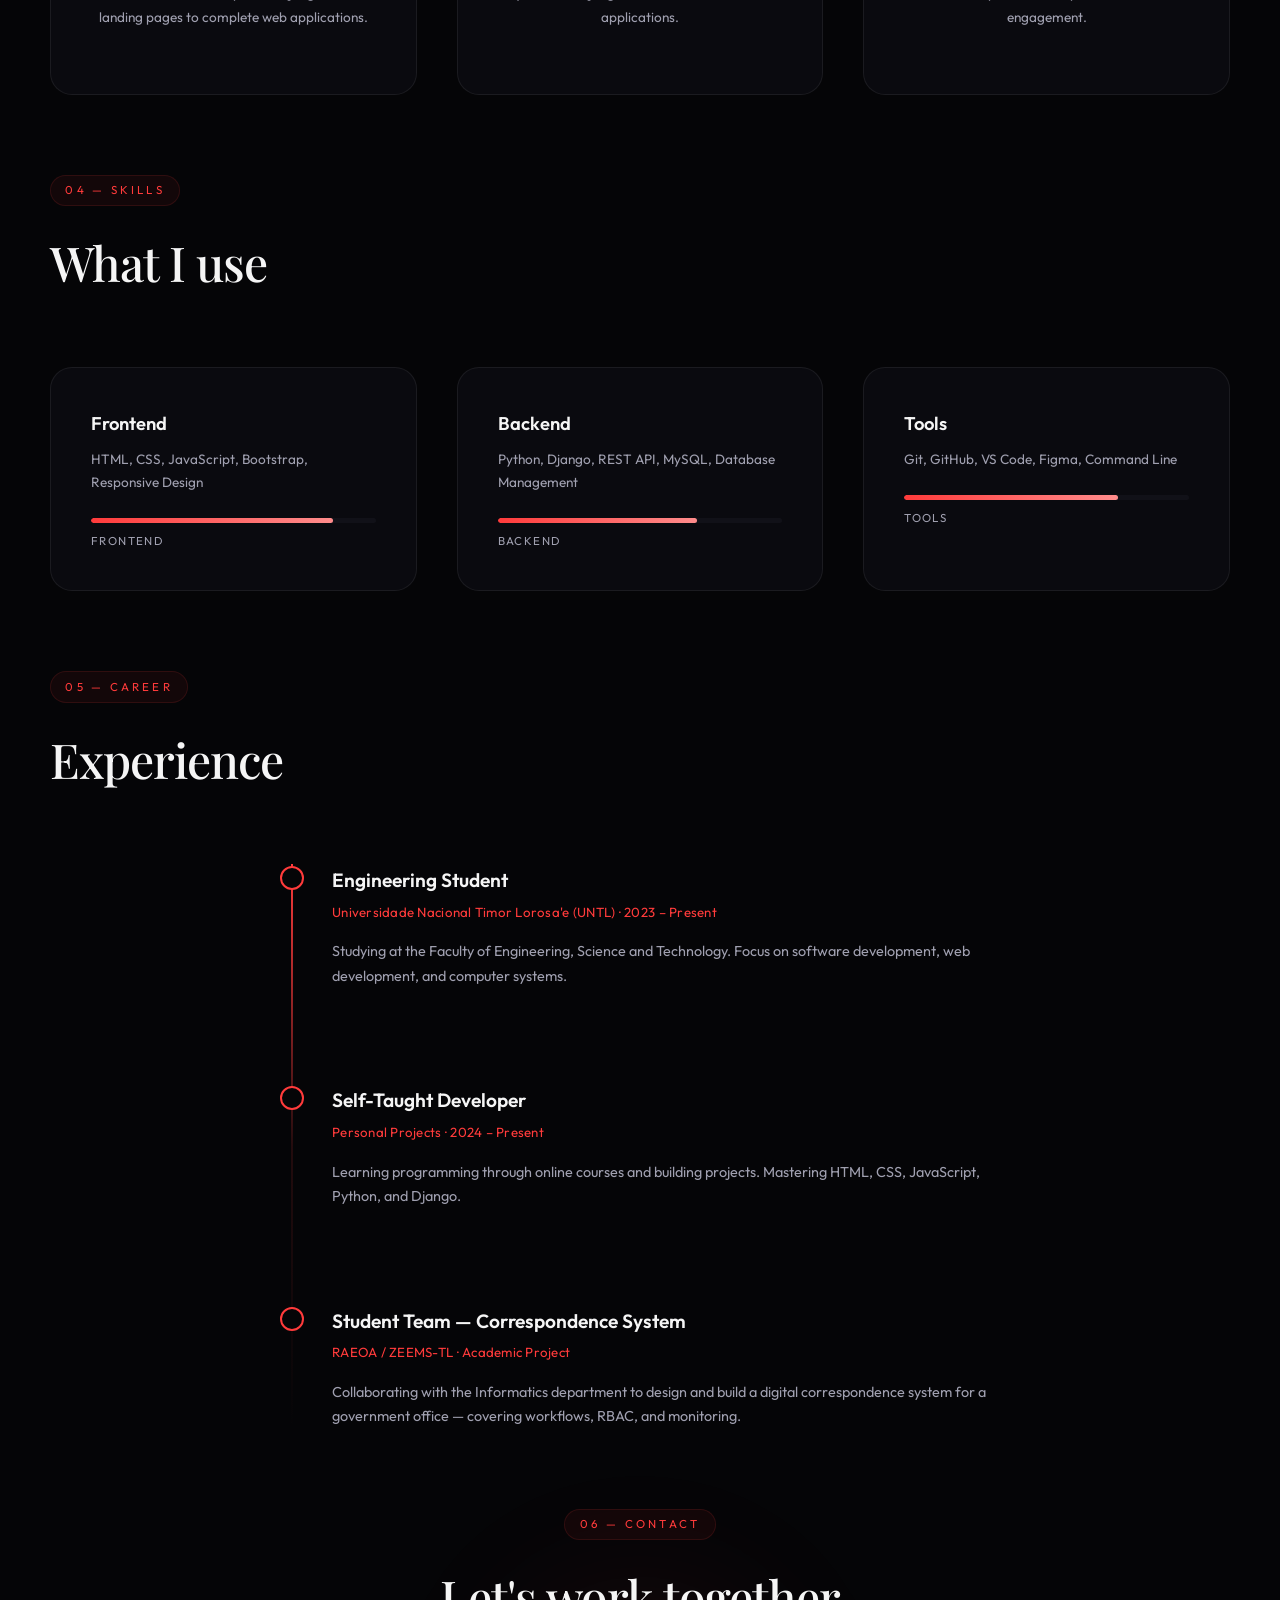
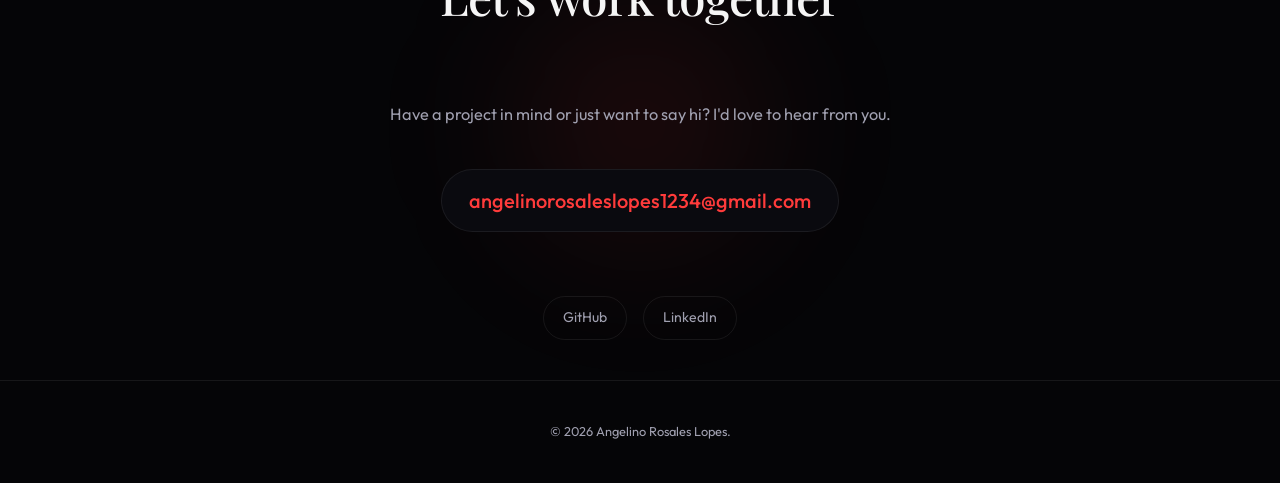
==== commit 97de1626: "perf(lighthouse): self-host fonts, WebP images, compositor-safe animations, reduced-motion support; " ====
--- a/index.html
+++ b/index.html
@@ -6,11 +6,9 @@
   <meta name="viewport" content="width=device-width, initial-scale=1.0">
   <title>Inope Lopes — Software Developer</title>
   <meta name="description" content="Inope Lopes — Software developer from Timor-Leste. Building clean, reliable web applications.">
-  <link rel="preconnect" href="https://fonts.googleapis.com">
-  <link rel="preconnect" href="https://fonts.gstatic.com" crossorigin>
-  <link
-    href="https://fonts.googleapis.com/css2?family=Outfit:wght@300;400;500;600;700&family=Playfair+Display:ital,wght@0,400;0,600;1,400&display=swap"
-    rel="stylesheet">
+  <link rel="icon" href="./favicon.svg" type="image/svg+xml">
+  <link rel="preload" href="./fonts/outfit-var-latin.woff2" as="font" type="font/woff2" crossorigin>
+  <link rel="preload" href="./fonts/playfair-var-latin.woff2" as="font" type="font/woff2" crossorigin>
   <link rel="stylesheet" href="./styles.css">
 </head>
 
@@ -114,7 +112,9 @@
           <div class="about-image">
             <div class="about-image-frame">
               <div class="about-image-inner">
-                <img src="images/inope.png" alt="Inope Lopes">
+                <img src="images/inope-360.webp" srcset="images/inope-360.webp 360w, images/inope-626.webp 626w"
+                  sizes="(max-width: 600px) 90vw, 340px" width="360" height="664" alt="Inope Lopes"
+                  loading="lazy" decoding="async">
               </div>
             </div>
             <div class="image-dots"></div>
@@ -157,7 +157,11 @@
           <article class="project">
             <div class="project-visual">
               <div class="window-bar"><span></span><span></span><span></span></div>
-              <img src="images/correspondence-ui.png" alt="Correspondence Management System dashboard">
+              <img src="images/correspondence-ui-640.webp"
+                srcset="images/correspondence-ui-640.webp 640w, images/correspondence-ui-1280.webp 1280w"
+                sizes="(max-width: 600px) calc(100vw - 128px), (max-width: 960px) calc(100vw - 160px), 596px"
+                width="640" height="400" loading="lazy" decoding="async"
+                alt="Correspondence Management System dashboard">
             </div>
             <div class="project-info">
               <span class="project-number">01</span>
@@ -180,7 +184,11 @@
           <article class="project">
             <div class="project-visual">
               <div class="window-bar"><span></span><span></span><span></span></div>
-              <img src="images/ecommerce.png" alt="E-commerce website homepage">
+              <img src="images/ecommerce-640.webp"
+                srcset="images/ecommerce-640.webp 640w, images/ecommerce-1280.webp 1280w"
+                sizes="(max-width: 600px) calc(100vw - 128px), (max-width: 960px) calc(100vw - 160px), 596px"
+                width="640" height="304" loading="lazy" decoding="async"
+                alt="E-commerce website homepage">
             </div>
             <div class="project-info">
               <span class="project-number">02</span>
@@ -203,7 +211,11 @@
           <article class="project">
             <div class="project-visual">
               <div class="window-bar"><span></span><span></span><span></span></div>
-              <img src="images/portfolio-shot.png" alt="Personal Portfolio Website UI">
+              <img src="images/portfolio-shot-640.webp"
+                srcset="images/portfolio-shot-640.webp 640w, images/portfolio-shot-1280.webp 1280w"
+                sizes="(max-width: 600px) calc(100vw - 128px), (max-width: 960px) calc(100vw - 160px), 596px"
+                width="640" height="302" loading="lazy" decoding="async"
+                alt="Personal Portfolio Website UI">
             </div>
             <div class="project-info">
               <span class="project-number">03</span>
@@ -223,7 +235,11 @@
           <article class="project">
             <div class="project-visual">
               <div class="window-bar"><span></span><span></span><span></span></div>
-              <img src="images/apotil.png" alt="APORTIL ticket and booking management UI">
+              <img src="images/apotil-640.webp"
+                srcset="images/apotil-640.webp 640w, images/apotil-1280.webp 1280w"
+                sizes="(max-width: 600px) calc(100vw - 128px), (max-width: 960px) calc(100vw - 160px), 596px"
+                width="640" height="302" loading="lazy" decoding="async"
+                alt="APORTIL ticket and booking management UI">
             </div>
             <div class="project-info">
               <span class="project-number">04</span>
--- a/styles.css
+++ b/styles.css
@@ -1,3 +1,58 @@
+/* ============ SELF-HOSTED FONTS ============
+   Replaces the Google Fonts stylesheet, which cost a render-blocking
+   third-party round trip (~1.9s) before first paint. Both families are
+   variable fonts, so these 2 files cover weights 100-900; the italic
+   face is a separate static file. Latin subset only. */
+@font-face {
+  font-family: 'Outfit';
+  font-style: normal;
+  font-weight: 100 900;
+  font-display: swap;
+  src: url('./fonts/outfit-var-latin.woff2') format('woff2');
+  unicode-range: U+0000-00FF, U+0131, U+0152-0153, U+02BB-02BC, U+02C6, U+02DA, U+02DC, U+0304, U+0308, U+0329,
+    U+2000-206F, U+20AC, U+2122, U+2191, U+2193, U+2212, U+2215, U+FEFF, U+FFFD;
+}
+
+@font-face {
+  font-family: 'Playfair Display';
+  font-style: normal;
+  font-weight: 400 900;
+  font-display: swap;
+  src: url('./fonts/playfair-var-latin.woff2') format('woff2');
+  unicode-range: U+0000-00FF, U+0131, U+0152-0153, U+02BB-02BC, U+02C6, U+02DA, U+02DC, U+0304, U+0308, U+0329,
+    U+2000-206F, U+20AC, U+2122, U+2191, U+2193, U+2212, U+2215, U+FEFF, U+FFFD;
+}
+
+@font-face {
+  font-family: 'Playfair Display';
+  font-style: italic;
+  font-weight: 400;
+  font-display: swap;
+  src: url('./fonts/playfair-italic-400-latin.woff2') format('woff2');
+  unicode-range: U+0000-00FF, U+0131, U+0152-0153, U+02BB-02BC, U+02C6, U+02DA, U+02DC, U+0304, U+0308, U+0329,
+    U+2000-206F, U+20AC, U+2122, U+2191, U+2193, U+2212, U+2215, U+FEFF, U+FFFD;
+}
+
+/* Metric-matched fallback: while the webfont loads, the fallback occupies
+   near-identical space, so the swap does not shift layout. */
+@font-face {
+  font-family: 'Outfit Fallback';
+  src: local('Arial'), local('Helvetica Neue'), local('Liberation Sans');
+  size-adjust: 105%;
+  ascent-override: 100%;
+  descent-override: 26%;
+  line-gap-override: 0%;
+}
+
+@font-face {
+  font-family: 'Playfair Fallback';
+  src: local('Georgia'), local('Times New Roman'), local('Liberation Serif');
+  size-adjust: 96%;
+  ascent-override: 108%;
+  descent-override: 25%;
+  line-gap-override: 0%;
+}
+
 :root {
   --bg: #050507;
   --bg-soft: #0a0a0f;
@@ -10,8 +65,8 @@
   --accent-glow: rgba(255, 59, 59, 0.3);
   --border: rgba(255, 255, 255, 0.07);
   --border-soft: rgba(255, 255, 255, 0.04);
-  --font-sans: 'Outfit', system-ui, sans-serif;
-  --font-serif: 'Playfair Display', Georgia, serif;
+  --font-sans: 'Outfit', 'Outfit Fallback', system-ui, sans-serif;
+  --font-serif: 'Playfair Display', 'Playfair Fallback', Georgia, serif;
   --space-xs: 0.5rem;
   --space-sm: 1rem;
   --space-md: 1.5rem;
@@ -400,24 +455,34 @@
   gap: 8px;
 }
 
+/* Ping is drawn by a pseudo-element so the pulse animates on the compositor
+   (transform/opacity) instead of repainting box-shadow every frame. */
 .hero-meta-item .pulse {
+  position: relative;
   width: 8px;
   height: 8px;
   border-radius: 50%;
   background: var(--accent);
-  box-shadow: 0 0 0 0 var(--accent-glow);
+}
+
+.hero-meta-item .pulse::after {
+  content: '';
+  position: absolute;
+  inset: 0;
+  border-radius: 50%;
+  background: var(--accent);
   animation: pulseDot 2.4s infinite;
 }
 
 @keyframes pulseDot {
   0% {
-    box-shadow: 0 0 0 0 rgba(255, 59, 59, 0.5);
-  }
-  70% {
-    box-shadow: 0 0 0 10px rgba(255, 59, 59, 0);
-  }
+    transform: scale(1);
+    opacity: 0.5;
+  }
+  70%,
   100% {
-    box-shadow: 0 0 0 0 rgba(255, 59, 59, 0);
+    transform: scale(2.25);
+    opacity: 0;
   }
 }
 
@@ -495,7 +560,6 @@
 .code-line-k { color: var(--accent); }
 .code-line-s { color: #9ece6a; }
 .code-line-v { color: #7aa2f7; }
-.code-line-c { color: var(--text-muted); }
 
 .code-cursor {
   display: inline-block;
@@ -796,38 +860,45 @@
   margin-bottom: var(--space-xs);
 }
 
+/* Bars are full width and reveal via scaleX so the animation stays on the
+   compositor. --w holds the target width, unchanged from the width-based
+   version, so the rendered result is identical. */
 .stat-bar {
-  width: 0;
+  width: var(--w, 100%);
   height: 3px;
   background: linear-gradient(90deg, var(--accent), transparent 160%);
   margin: 12px auto 8px;
   border-radius: 4px;
-  transition: width 1.1s ease;
+  transform: scaleX(0);
+  transform-origin: left center;
 }
 
 .stat:nth-child(1) .stat-bar {
-  width: 72%;
+  --w: 72%;
   animation: barIn 1.1s 0.2s ease both;
 }
 
 .stat:nth-child(2) .stat-bar {
-  width: 55%;
+  --w: 55%;
   animation: barIn 1.1s 0.35s ease both;
 }
 
 .stat:nth-child(3) .stat-bar {
-  width: 48%;
+  --w: 48%;
   animation: barIn 1.1s 0.5s ease both;
 }
 
 .stat:nth-child(4) .stat-bar {
-  width: 100%;
+  --w: 100%;
   animation: barIn 1.1s 0.65s ease both;
 }
 
 @keyframes barIn {
   from {
-    width: 0;
+    transform: scaleX(0);
+  }
+  to {
+    transform: scaleX(1);
   }
 }
 
@@ -938,43 +1009,6 @@
   opacity: 1;
 }
 
-/* Styled placeholder for projects without screenshots */
-.placeholder-visual {
-  position: absolute;
-  inset: 0;
-  background:
-    radial-gradient(circle at 22% 18%, var(--accent-dim) 0%, transparent 45%),
-    radial-gradient(circle at 80% 85%, var(--accent-soft) 0%, transparent 50%),
-    var(--surface);
-  display: flex;
-  align-items: center;
-  justify-content: center;
-}
-
-.placeholder-visual::before {
-  content: attr(data-mark);
-  font-family: var(--font-serif);
-  font-style: italic;
-  font-size: clamp(3rem, 6vw, 5rem);
-  color: var(--accent);
-  opacity: 0.85;
-  transition: transform 0.5s;
-}
-
-.placeholder-visual::after {
-  content: '';
-  position: absolute;
-  width: 130px;
-  height: 130px;
-  border: 1px solid var(--accent-dim);
-  border-radius: 50%;
-  animation: rotateSlow 26s linear infinite;
-}
-
-.project:hover .placeholder-visual::before {
-  transform: scale(1.1);
-}
-
 /* Project info */
 .project-number {
   font-family: var(--font-serif);
@@ -1082,13 +1116,6 @@
   opacity: 1;
 }
 
-.service-icon {
-  font-size: 2.4rem;
-  margin-bottom: var(--space-md);
-  display: inline-block;
-  filter: drop-shadow(0 0 8px var(--accent-dim));
-}
-
 .service-card h3 {
   font-size: 1.15rem;
   margin-bottom: var(--space-sm);
@@ -1145,13 +1172,6 @@
   transform: translateY(-6px);
 }
 
-.skill-icon {
-  display: inline-block;
-  font-size: 1.9rem;
-  margin-bottom: var(--space-sm);
-  color: var(--accent);
-}
-
 .skill-card h3 {
   font-size: 1.15rem;
   font-weight: 600;
@@ -1177,15 +1197,17 @@
 }
 
 .skill-progress-fill {
-  width: 0;
+  width: var(--w, 80%);
   height: 100%;
   background: linear-gradient(90deg, var(--accent), #ff8c8c);
   border-radius: 5px;
-  transition: width 1.2s cubic-bezier(0.2, 0.9, 0.4, 1);
+  transform: scaleX(0);
+  transform-origin: left center;
+  transition: transform 1.2s cubic-bezier(0.2, 0.9, 0.4, 1);
 }
 
 .skill-card.visible .skill-progress-fill {
-  width: var(--w, 80%);
+  transform: scaleX(1);
 }
 
 .skill-progress-label {
@@ -1412,6 +1434,40 @@
   }
 }
 
+/* ============ REDUCED MOTION ============
+   The JS typewriter already honours prefers-reduced-motion; these rules stop
+   the remaining CSS animations so the hero panel is not the only thing that
+   respects the preference. */
+@media (prefers-reduced-motion: reduce) {
+
+  *,
+  *::before,
+  *::after {
+    animation-duration: 0.01ms !important;
+    animation-iteration-count: 1 !important;
+    transition-duration: 0.01ms !important;
+    scroll-behavior: auto !important;
+  }
+
+  .hero-tag,
+  .hero-title .line,
+  .hero-desc,
+  .hero-cta,
+  .hero-meta,
+  .project,
+  .service-card,
+  .skill-card,
+  .timeline-item {
+    opacity: 1 !important;
+    transform: none !important;
+  }
+
+.stat-bar,
+  .skill-progress-fill {
+    transform: scaleX(1) !important;
+  }
+}
+
 /* ============ RESPONSIVE ============ */
 @media (max-width: 960px) {
   .menu-toggle {
@@ -1423,8 +1479,6 @@
   }
   .hero::before,
   .hero::after,
-  .about-visual::before,
-  .about-visual::after,
   .hero-meta::before,
   .hero-meta::after {
     display: none;
@@ -1627,22 +1681,22 @@
     transition: none !important;
   }
 
-  .stat-bar,
+.stat-bar,
   .skill-progress-fill {
-    width: var(--w, 100%) !important;
+    transform: scaleX(1) !important;
     animation: none !important;
-    transition: none;
+    transition: none !important;
   }
 
   .stat:nth-child(1) .stat-bar {
-    width: 72%;
+    --w: 72%;
   }
 
   .stat:nth-child(2) .stat-bar {
-    width: 55%;
+    --w: 55%;
   }
 
   .stat:nth-child(3) .stat-bar {
-    width: 48%;
-  }
-}+    --w: 48%;
+  }
+}
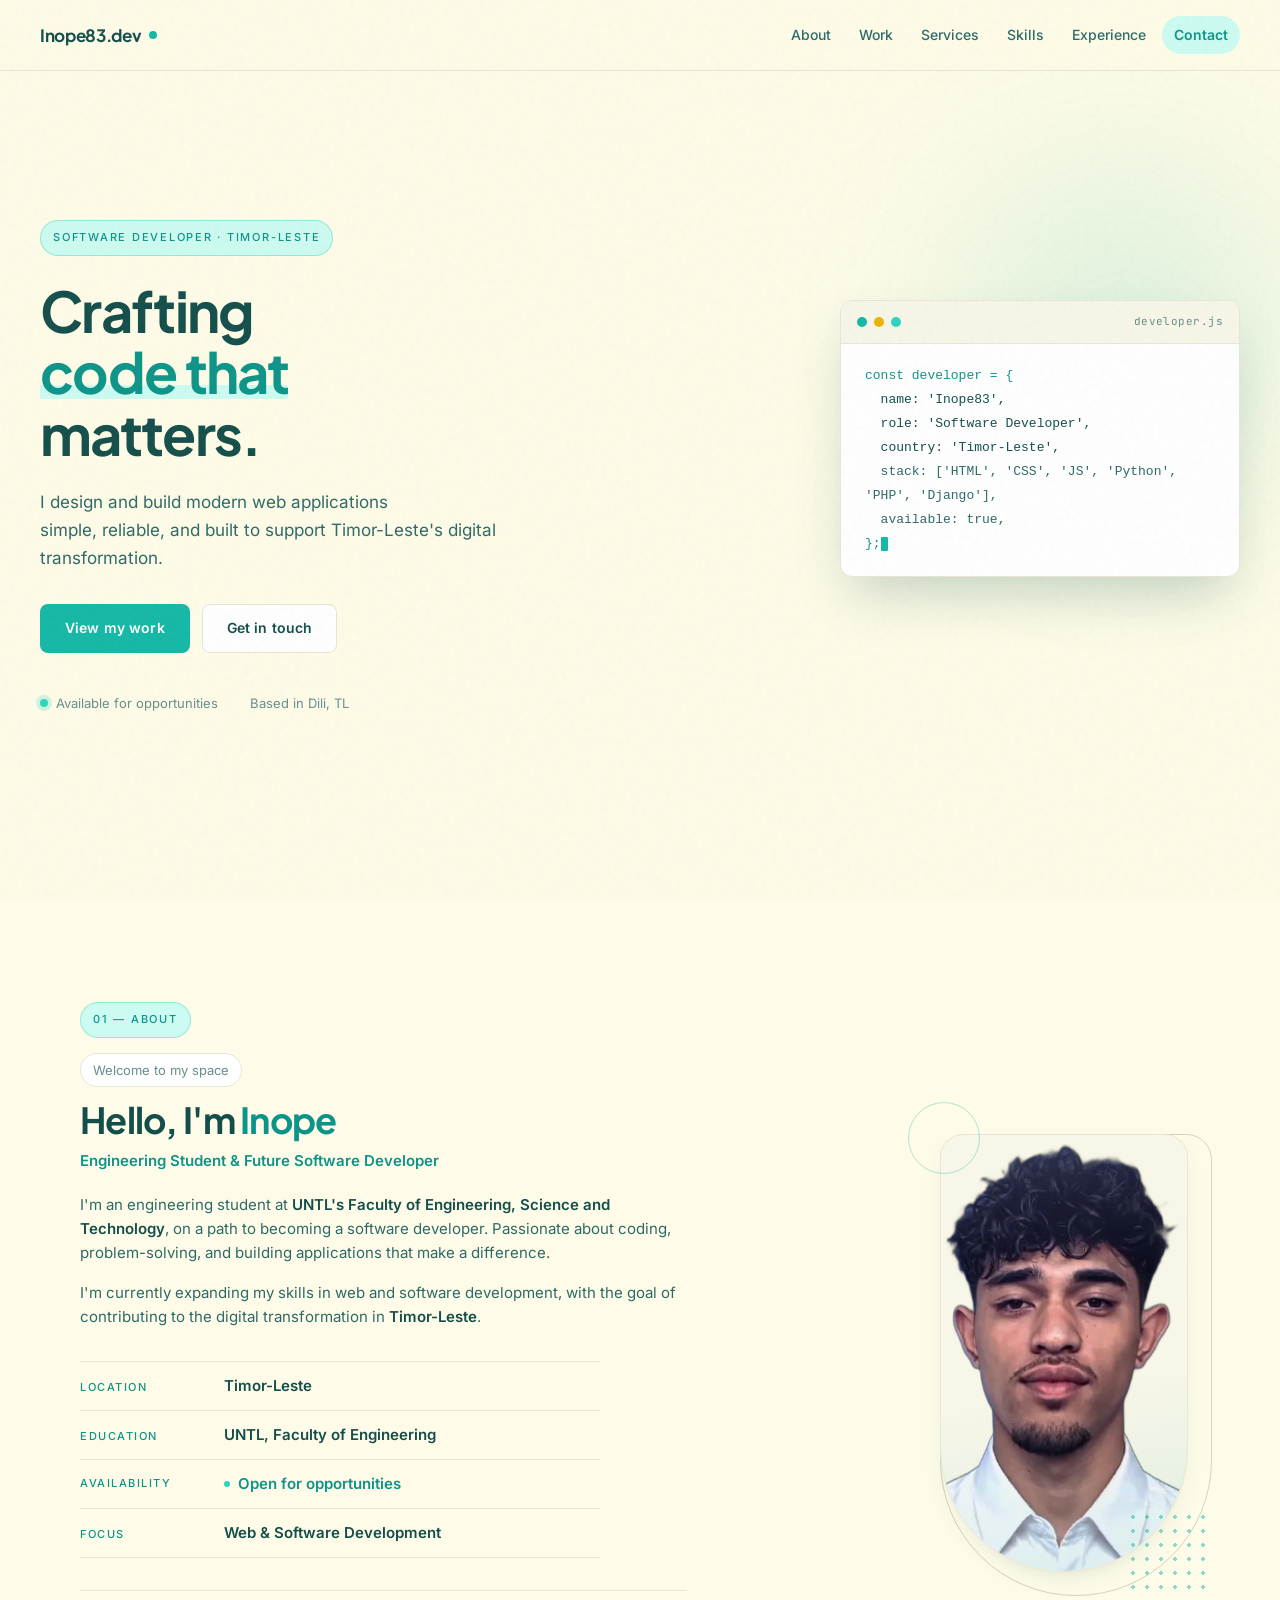
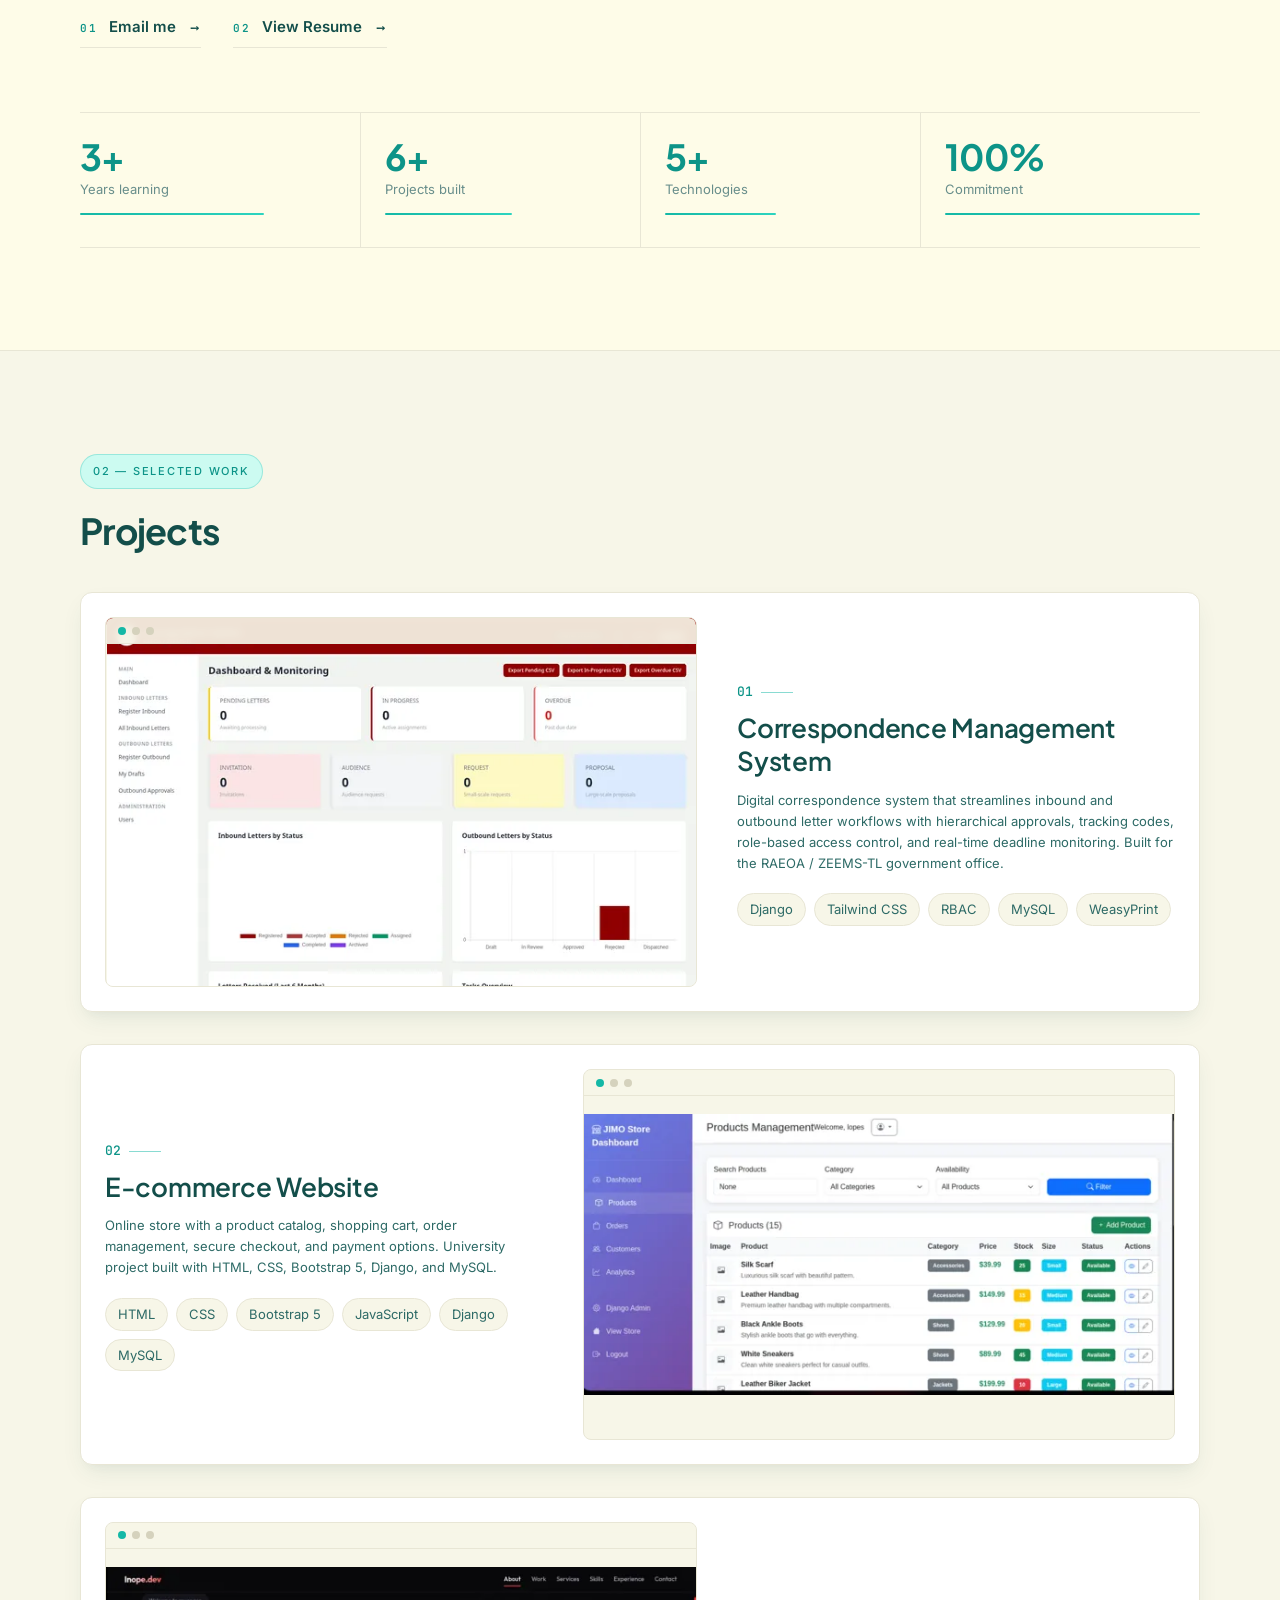
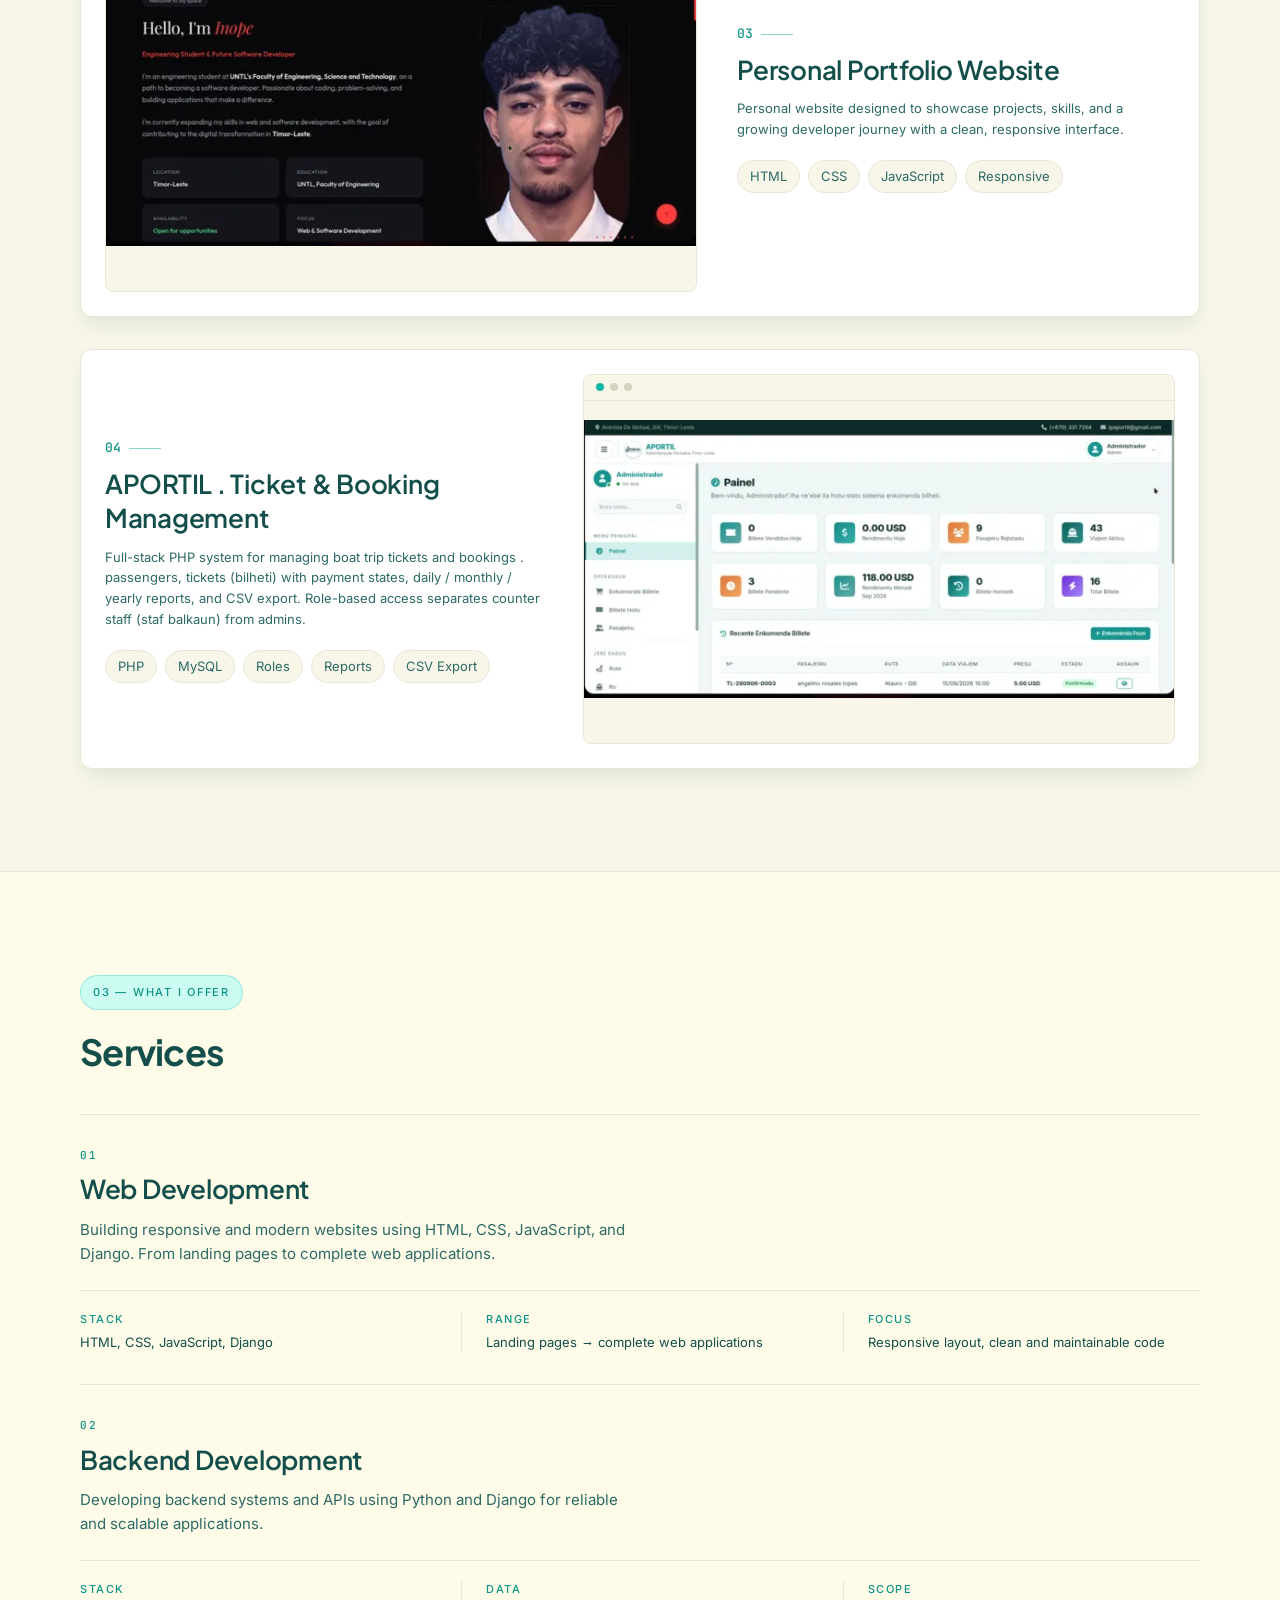
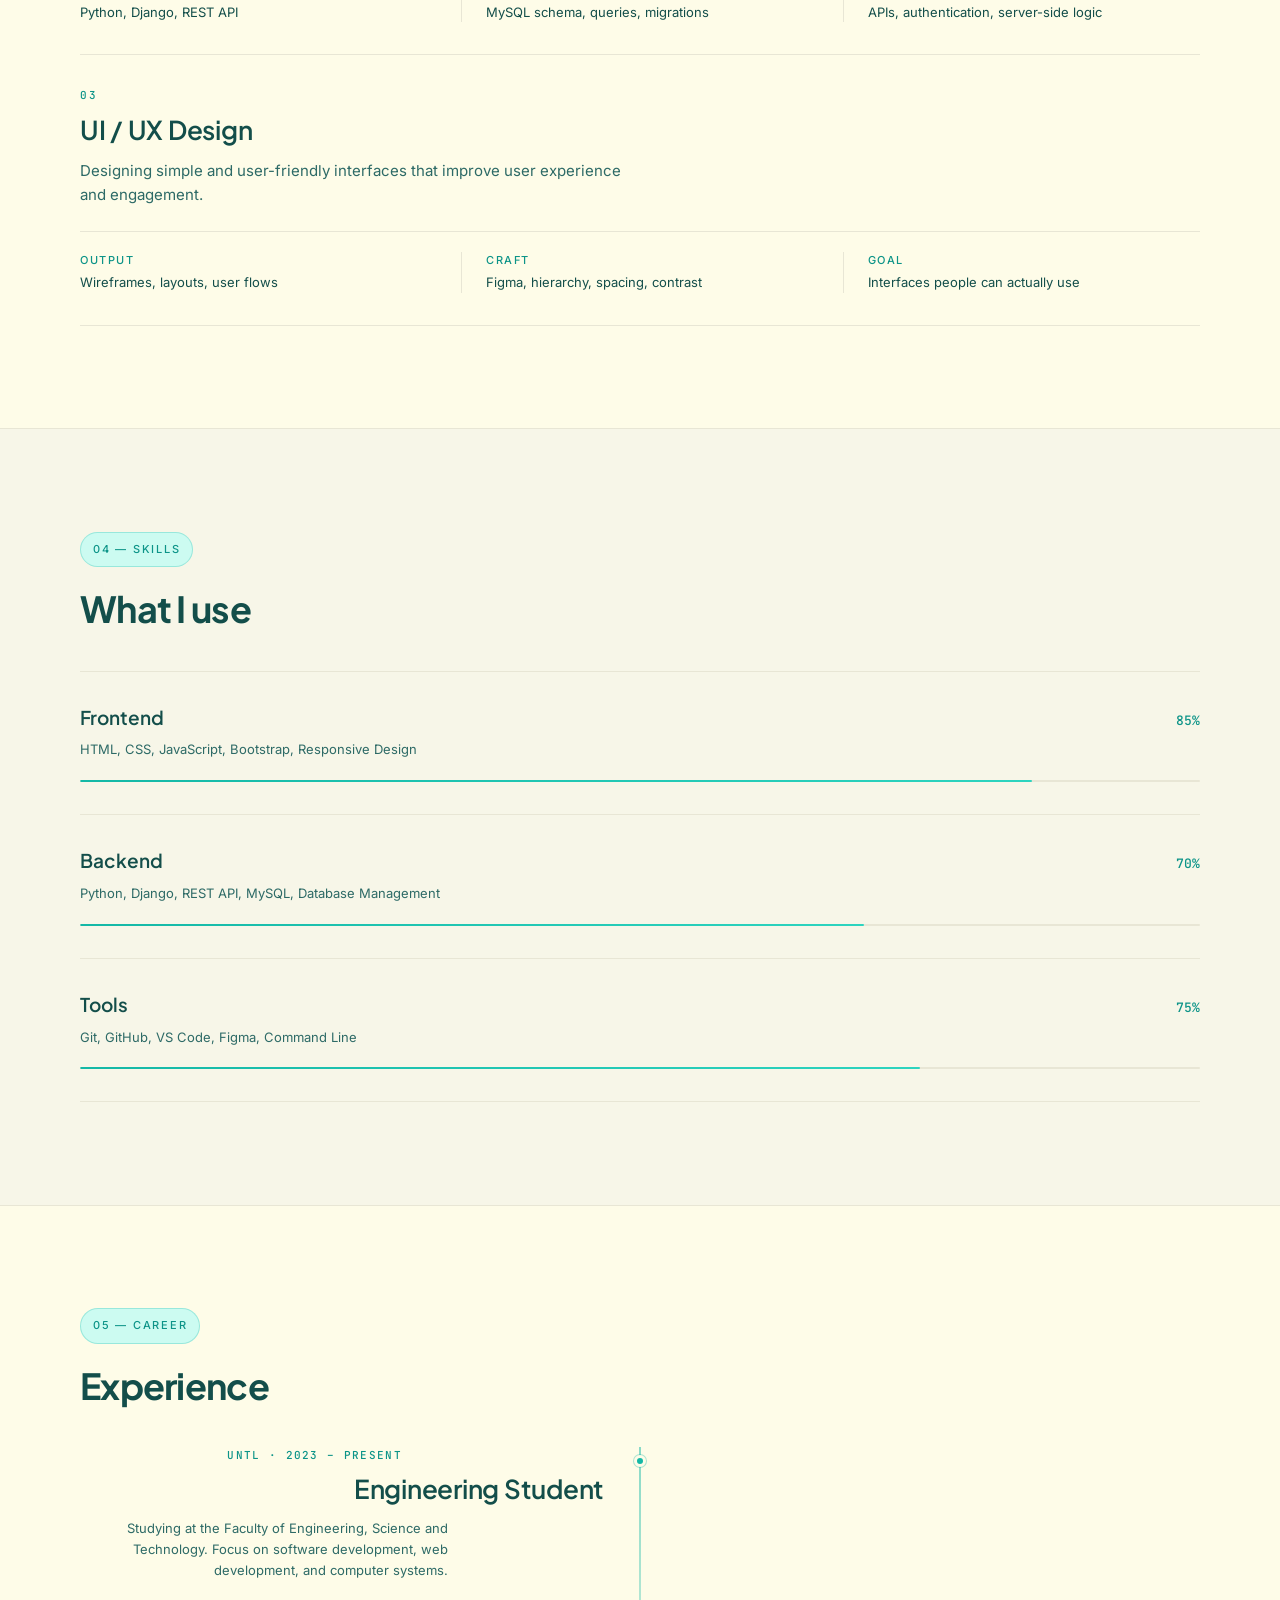
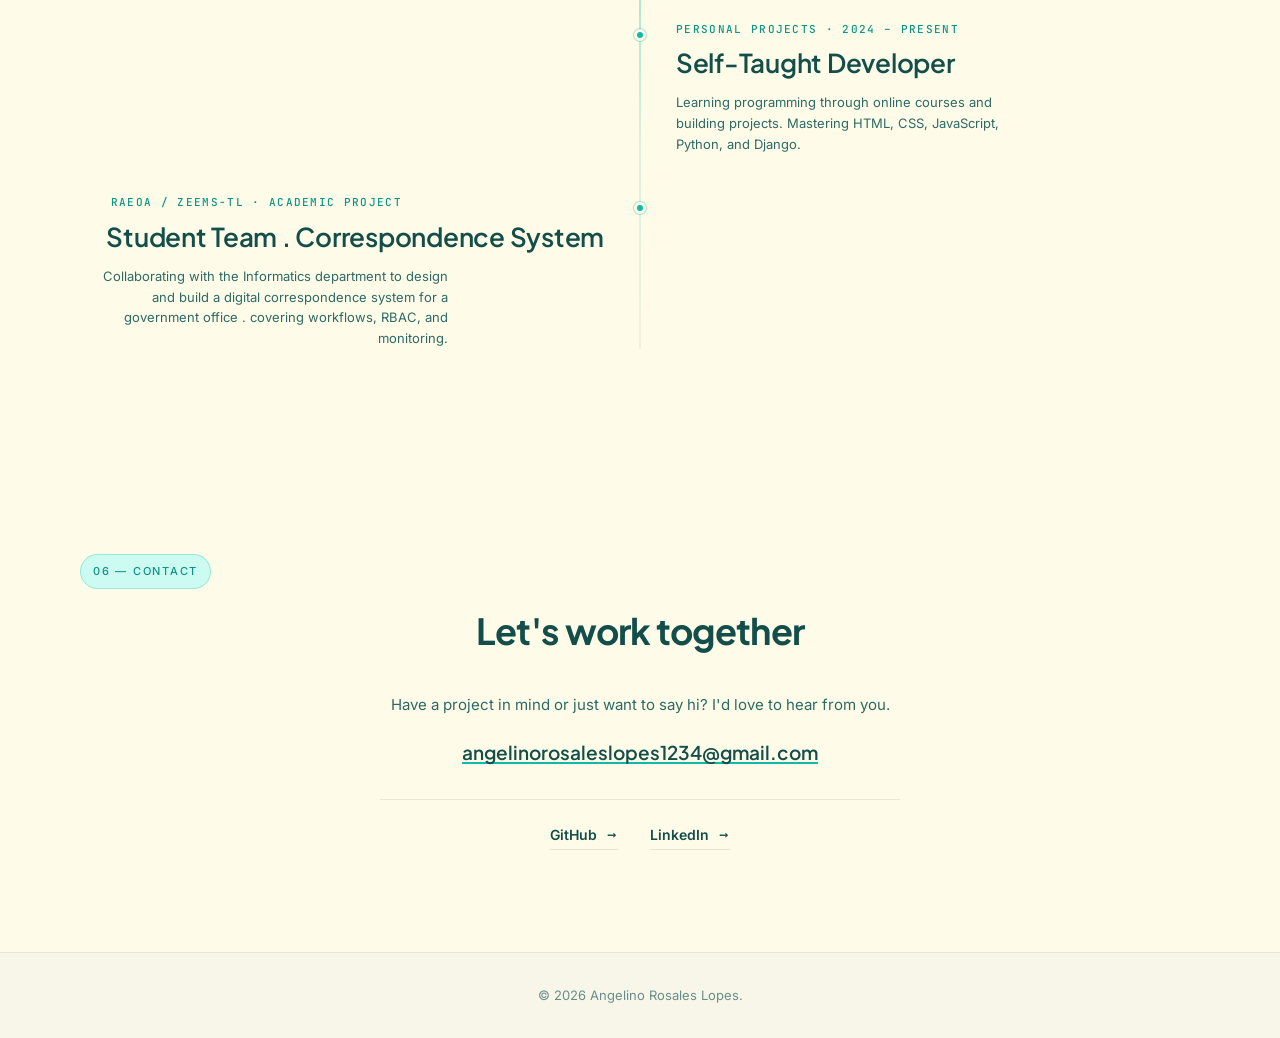
==== commit dad4e793: "style: redesign to warm teal system and drop every card container - warm teal palette (#FEFCE8 canva" ====
--- a/index.html
+++ b/index.html
@@ -4,11 +4,12 @@
 <head>
   <meta charset="UTF-8">
   <meta name="viewport" content="width=device-width, initial-scale=1.0">
-  <title>Inope Lopes — Software Developer</title>
-  <meta name="description" content="Inope Lopes — Software developer from Timor-Leste. Building clean, reliable web applications.">
+  <title>Inope83 . Software Developer</title>
+  <meta name="description" content="Inope83 . Software developer from Timor-Leste. Building clean, reliable web applications.">
+  <meta name="theme-color" content="#FEFCE8">
   <link rel="icon" href="./favicon.svg" type="image/svg+xml">
-  <link rel="preload" href="./fonts/outfit-var-latin.woff2" as="font" type="font/woff2" crossorigin>
-  <link rel="preload" href="./fonts/playfair-var-latin.woff2" as="font" type="font/woff2" crossorigin>
+  <link rel="preload" href="./fonts/plusjakartasans-var-latin.woff2" as="font" type="font/woff2" crossorigin>
+  <link rel="preload" href="./fonts/inter-var-latin.woff2" as="font" type="font/woff2" crossorigin>
   <link rel="stylesheet" href="./styles.css">
 </head>
 
@@ -16,7 +17,7 @@
   <div class="noise"></div>
 
   <header class="header">
-    <a href="#" class="logo">Inope.dev</a>
+    <a href="#" class="logo">Inope83.dev</a>
     <nav class="nav" id="navMenu">
       <a href="#about">About</a>
       <a href="#work">Work</a>
@@ -45,12 +46,13 @@
           <span class="line">matters.</span>
         </h1>
         <p class="hero-desc">
-          I design and build modern web applications — simple, reliable, and
+          I design and build modern web applications 
+          <br> simple, reliable, and
           built to support Timor-Leste's digital transformation.
         </p>
         <div class="hero-cta">
           <a href="#work" class="btn btn-primary">View my work</a>
-          <a href="#contact" class="btn btn-ghost">Get in touch</a>
+          <a href="#contact" class="btn btn-secondary">Get in touch</a>
         </div>
         <div class="hero-meta">
           <span class="hero-meta-item"><i class="pulse"></i> Available for opportunities</span>
@@ -86,24 +88,24 @@
               I'm currently expanding my skills in web and software development, with the goal of
               contributing to the digital transformation in <strong>Timor-Leste</strong>.
             </p>
-            <div class="personal-info">
-              <div class="info-card">
-                <span class="info-label">Location</span>
-                <span class="info-value">Timor-Leste</span>
-              </div>
-              <div class="info-card">
-                <span class="info-label">Education</span>
-                <span class="info-value">UNTL, Faculty of Engineering</span>
-              </div>
-              <div class="info-card">
-                <span class="info-label">Availability</span>
-                <span class="info-value status">Open for opportunities</span>
-              </div>
-              <div class="info-card">
-                <span class="info-label">Focus</span>
-                <span class="info-value">Web &amp; Software Development</span>
-              </div>
-            </div>
+            <dl class="facts">
+              <div class="facts-row">
+                <dt>Location</dt>
+                <dd>Timor-Leste</dd>
+              </div>
+              <div class="facts-row">
+                <dt>Education</dt>
+                <dd>UNTL, Faculty of Engineering</dd>
+              </div>
+              <div class="facts-row">
+                <dt>Availability</dt>
+                <dd class="is-status">Open for opportunities</dd>
+              </div>
+              <div class="facts-row">
+                <dt>Focus</dt>
+                <dd>Web &amp; Software Development</dd>
+              </div>
+            </dl>
             <div class="about-links">
               <a href="mailto:angelinorosaleslopes1234@gmail.com" class="about-link">Email me</a>
               <a href="#" class="about-link">View Resume</a>
@@ -113,7 +115,7 @@
             <div class="about-image-frame">
               <div class="about-image-inner">
                 <img src="images/inope-360.webp" srcset="images/inope-360.webp 360w, images/inope-626.webp 626w"
-                  sizes="(max-width: 600px) 90vw, 340px" width="360" height="664" alt="Inope Lopes"
+                  sizes="(max-width: 600px) 90vw, 340px" width="360" height="664" alt="Inope83"
                   loading="lazy" decoding="async">
               </div>
             </div>
@@ -148,7 +150,7 @@
     </section>
 
     <!-- ============ WORK ============ -->
-    <section id="work" class="section work">
+    <section id="work" class="section work band">
       <div class="container">
         <span class="section-label">02 &mdash; Selected Work</span>
         <h2 class="section-title">Projects</h2>
@@ -243,9 +245,9 @@
             </div>
             <div class="project-info">
               <span class="project-number">04</span>
-              <h3>APORTIL — Ticket & Booking Management</h3>
+              <h3>APORTIL . Ticket & Booking Management</h3>
               <p>
-                Full-stack PHP system for managing boat trip tickets and bookings — passengers,
+                Full-stack PHP system for managing boat trip tickets and bookings . passengers,
                 tickets (bilheti) with payment states, daily / monthly / yearly reports, and CSV
                 export. Role-based access separates counter staff (staf balkaun) from admins.
               </p>
@@ -268,55 +270,110 @@
       <div class="container">
         <span class="section-label">03 &mdash; What I offer</span>
         <h2 class="section-title">Services</h2>
-        <div class="services-grid">
-          <div class="service-card">
-            <h3>Web Development</h3>
-            <p>Building responsive and modern websites using HTML, CSS, JavaScript, and Django. From
-              landing pages to complete web applications.</p>
-          </div>
-          <div class="service-card">
-            <h3>Backend Development</h3>
-            <p>Developing backend systems and APIs using Python and Django for reliable and scalable
-              applications.</p>
-          </div>
-          <div class="service-card">
-            <h3>UI / UX Design</h3>
-            <p>Designing simple and user-friendly interfaces that improve user experience and
-              engagement.</p>
-          </div>
+        <div class="services-bedah">
+
+          <article class="service">
+            <span class="service-index">01</span>
+            <div class="service-body">
+              <h3>Web Development</h3>
+              <p>Building responsive and modern websites using HTML, CSS, JavaScript, and Django. From
+                landing pages to complete web applications.</p>
+            </div>
+            <dl class="spec">
+              <div class="spec-row">
+                <dt>Stack</dt>
+                <dd>HTML, CSS, JavaScript, Django</dd>
+              </div>
+              <div class="spec-row">
+                <dt>Range</dt>
+                <dd>Landing pages &rarr; complete web applications</dd>
+              </div>
+              <div class="spec-row">
+                <dt>Focus</dt>
+                <dd>Responsive layout, clean and maintainable code</dd>
+              </div>
+            </dl>
+          </article>
+
+          <article class="service">
+            <span class="service-index">02</span>
+            <div class="service-body">
+              <h3>Backend Development</h3>
+              <p>Developing backend systems and APIs using Python and Django for reliable and scalable
+                applications.</p>
+            </div>
+            <dl class="spec">
+              <div class="spec-row">
+                <dt>Stack</dt>
+                <dd>Python, Django, REST API</dd>
+              </div>
+              <div class="spec-row">
+                <dt>Data</dt>
+                <dd>MySQL schema, queries, migrations</dd>
+              </div>
+              <div class="spec-row">
+                <dt>Scope</dt>
+                <dd>APIs, authentication, server-side logic</dd>
+              </div>
+            </dl>
+          </article>
+
+          <article class="service">
+            <span class="service-index">03</span>
+            <div class="service-body">
+              <h3>UI / UX Design</h3>
+              <p>Designing simple and user-friendly interfaces that improve user experience and
+                engagement.</p>
+            </div>
+            <dl class="spec">
+              <div class="spec-row">
+                <dt>Output</dt>
+                <dd>Wireframes, layouts, user flows</dd>
+              </div>
+              <div class="spec-row">
+                <dt>Craft</dt>
+                <dd>Figma, hierarchy, spacing, contrast</dd>
+              </div>
+              <div class="spec-row">
+                <dt>Goal</dt>
+                <dd>Interfaces people can actually use</dd>
+              </div>
+            </dl>
+          </article>
+
         </div>
       </div>
     </section>
 
     <!-- ============ SKILLS ============ -->
-    <section id="skills" class="section skills">
+    <section id="skills" class="section skills band">
       <div class="container">
         <span class="section-label">04 &mdash; Skills</span>
         <h2 class="section-title">What I use</h2>
-        <div class="skills-grid">
-          <div class="skill-card">
-            <h3>Frontend</h3>
-            <p>HTML, CSS, JavaScript, Bootstrap, Responsive Design</p>
-            <div class="skill-progress">
-              <div class="skill-progress-bar"><div class="skill-progress-fill" style="--w: 85%;"></div></div>
-              <span class="skill-progress-label">Frontend</span>
-            </div>
-          </div>
-          <div class="skill-card">
-            <h3>Backend</h3>
-            <p>Python, Django, REST API, MySQL, Database Management</p>
-            <div class="skill-progress">
-              <div class="skill-progress-bar"><div class="skill-progress-fill" style="--w: 70%;"></div></div>
-              <span class="skill-progress-label">Backend</span>
-            </div>
-          </div>
-          <div class="skill-card">
-            <h3>Tools</h3>
-            <p>Git, GitHub, VS Code, Figma, Command Line</p>
-            <div class="skill-progress">
-              <div class="skill-progress-bar"><div class="skill-progress-fill" style="--w: 75%;"></div></div>
-              <span class="skill-progress-label">Tools</span>
-            </div>
+        <div class="skills-bedah">
+          <div class="skill">
+            <div class="skill-head">
+              <h3>Frontend</h3>
+              <span class="skill-level">85%</span>
+            </div>
+            <p class="skill-stack">HTML, CSS, JavaScript, Bootstrap, Responsive Design</p>
+            <div class="skill-rule"><span class="skill-rule-fill" style="--w: 85%;"></span></div>
+          </div>
+          <div class="skill">
+            <div class="skill-head">
+              <h3>Backend</h3>
+              <span class="skill-level">70%</span>
+            </div>
+            <p class="skill-stack">Python, Django, REST API, MySQL, Database Management</p>
+            <div class="skill-rule"><span class="skill-rule-fill" style="--w: 70%;"></span></div>
+          </div>
+          <div class="skill">
+            <div class="skill-head">
+              <h3>Tools</h3>
+              <span class="skill-level">75%</span>
+            </div>
+            <p class="skill-stack">Git, GitHub, VS Code, Figma, Command Line</p>
+            <div class="skill-rule"><span class="skill-rule-fill" style="--w: 75%;"></span></div>
           </div>
         </div>
       </div>
@@ -330,25 +387,31 @@
         <div class="timeline">
           <div class="timeline-item">
             <span class="timeline-dot"></span>
-            <h3>Engineering Student</h3>
-            <p class="role">Universidade Nacional Timor Lorosa'e (UNTL) &middot; 2023 &ndash; Present</p>
-            <p>Studying at the Faculty of Engineering, Science and Technology. Focus on software
-              development, web development, and computer systems.</p>
+            <div class="timeline-body">
+              <p class="role">UNTL &middot; 2023 &ndash; Present</p>
+              <h3>Engineering Student</h3>
+              <p>Studying at the Faculty of Engineering, Science and Technology. Focus on software
+                development, web development, and computer systems.</p>
+            </div>
           </div>
           <div class="timeline-item">
             <span class="timeline-dot"></span>
-            <h3>Self-Taught Developer</h3>
-            <p class="role">Personal Projects &middot; 2024 &ndash; Present</p>
-            <p>Learning programming through online courses and building projects. Mastering HTML, CSS,
-              JavaScript, Python, and Django.</p>
+            <div class="timeline-body">
+              <p class="role">Personal Projects &middot; 2024 &ndash; Present</p>
+              <h3>Self-Taught Developer</h3>
+              <p>Learning programming through online courses and building projects. Mastering HTML, CSS,
+                JavaScript, Python, and Django.</p>
+            </div>
           </div>
           <div class="timeline-item">
             <span class="timeline-dot"></span>
-            <h3>Student Team — Correspondence System</h3>
-            <p class="role">RAEOA / ZEEMS-TL &middot; Academic Project</p>
-            <p>Collaborating with the Informatics department to design and build a digital
-              correspondence system for a government office — covering workflows, RBAC, and
-              monitoring.</p>
+            <div class="timeline-body">
+              <p class="role">RAEOA / ZEEMS-TL &middot; Academic Project</p>
+              <h3>Student Team . Correspondence System</h3>
+              <p>Collaborating with the Informatics department to design and build a digital
+                correspondence system for a government office . covering workflows, RBAC, and
+                monitoring.</p>
+            </div>
           </div>
         </div>
       </div>
--- a/styles.css
+++ b/styles.css
@@ -1,82 +1,145 @@
 /* ============ SELF-HOSTED FONTS ============
    Replaces the Google Fonts stylesheet, which cost a render-blocking
-   third-party round trip (~1.9s) before first paint. Both families are
-   variable fonts, so these 2 files cover weights 100-900; the italic
-   face is a separate static file. Latin subset only. */
+   third-party round trip (~1.9s) before first paint. All three families
+   are variable fonts, so these files cover the full weight ranges the
+   design system asks for; latin subset only. */
 @font-face {
-  font-family: 'Outfit';
+  font-family: 'Plus Jakarta Sans';
+  font-style: normal;
+  font-weight: 200 800;
+  font-display: swap;
+  src: url('./fonts/plusjakartasans-var-latin.woff2') format('woff2');
+  unicode-range: U+0000-00FF, U+0131, U+0152-0153, U+02BB-02BC, U+02C6, U+02DA, U+02DC, U+0304, U+0308, U+0329,
+    U+2000-206F, U+20AC, U+2122, U+2191, U+2193, U+2212, U+2215, U+FEFF, U+FFFD;
+}
+
+@font-face {
+  font-family: 'Inter';
   font-style: normal;
   font-weight: 100 900;
   font-display: swap;
-  src: url('./fonts/outfit-var-latin.woff2') format('woff2');
+  src: url('./fonts/inter-var-latin.woff2') format('woff2');
   unicode-range: U+0000-00FF, U+0131, U+0152-0153, U+02BB-02BC, U+02C6, U+02DA, U+02DC, U+0304, U+0308, U+0329,
     U+2000-206F, U+20AC, U+2122, U+2191, U+2193, U+2212, U+2215, U+FEFF, U+FFFD;
 }
 
 @font-face {
-  font-family: 'Playfair Display';
+  font-family: 'JetBrains Mono';
   font-style: normal;
-  font-weight: 400 900;
+  font-weight: 100 800;
   font-display: swap;
-  src: url('./fonts/playfair-var-latin.woff2') format('woff2');
+  src: url('./fonts/jetbrainsmono-var-latin.woff2') format('woff2');
   unicode-range: U+0000-00FF, U+0131, U+0152-0153, U+02BB-02BC, U+02C6, U+02DA, U+02DC, U+0304, U+0308, U+0329,
     U+2000-206F, U+20AC, U+2122, U+2191, U+2193, U+2212, U+2215, U+FEFF, U+FFFD;
 }
 
-@font-face {
-  font-family: 'Playfair Display';
-  font-style: italic;
-  font-weight: 400;
-  font-display: swap;
-  src: url('./fonts/playfair-italic-400-latin.woff2') format('woff2');
-  unicode-range: U+0000-00FF, U+0131, U+0152-0153, U+02BB-02BC, U+02C6, U+02DA, U+02DC, U+0304, U+0308, U+0329,
-    U+2000-206F, U+20AC, U+2122, U+2191, U+2193, U+2212, U+2215, U+FEFF, U+FFFD;
-}
-
-/* Metric-matched fallback: while the webfont loads, the fallback occupies
+/* Metric-matched fallbacks: while the webfont loads, the fallback occupies
    near-identical space, so the swap does not shift layout. */
 @font-face {
-  font-family: 'Outfit Fallback';
+  font-family: 'Jakarta Fallback';
   src: local('Arial'), local('Helvetica Neue'), local('Liberation Sans');
-  size-adjust: 105%;
-  ascent-override: 100%;
+  size-adjust: 103%;
+  ascent-override: 105%;
+  descent-override: 27%;
+  line-gap-override: 0%;
+}
+
+@font-face {
+  font-family: 'Inter Fallback';
+  src: local('Arial'), local('Helvetica Neue'), local('Liberation Sans');
+  size-adjust: 100%;
+  ascent-override: 97%;
+  descent-override: 25%;
+  line-gap-override: 0%;
+}
+
+@font-face {
+  font-family: 'JetBrains Fallback';
+  src: local('DejaVu Sans Mono'), local('Menlo'), local('Consolas');
+  size-adjust: 94%;
+  ascent-override: 102%;
   descent-override: 26%;
   line-gap-override: 0%;
 }
 
-@font-face {
-  font-family: 'Playfair Fallback';
-  src: local('Georgia'), local('Times New Roman'), local('Liberation Serif');
-  size-adjust: 96%;
-  ascent-override: 108%;
-  descent-override: 25%;
-  line-gap-override: 0%;
-}
-
+/* ============ DESIGN TOKENS (d3kn Warm Teal) ============ */
 :root {
-  --bg: #050507;
-  --bg-soft: #0a0a0f;
-  --surface: #111118;
-  --text: #f5f5f5;
-  --text-muted: #a0a0b0;
-  --accent: #ff3b3b;
-  --accent-dim: rgba(255, 59, 59, 0.12);
-  --accent-soft: rgba(255, 59, 59, 0.06);
-  --accent-glow: rgba(255, 59, 59, 0.3);
-  --border: rgba(255, 255, 255, 0.07);
-  --border-soft: rgba(255, 255, 255, 0.04);
-  --font-sans: 'Outfit', 'Outfit Fallback', system-ui, sans-serif;
-  --font-serif: 'Playfair Display', 'Playfair Fallback', Georgia, serif;
-  --space-xs: 0.5rem;
-  --space-sm: 1rem;
-  --space-md: 1.5rem;
-  --space-lg: 2.5rem;
-  --space-xl: 4rem;
-  --space-2xl: 6rem;
-  --space-3xl: 8rem;
-  --radius: 14px;
-  --radius-lg: 22px;
-  --transition: 0.45s cubic-bezier(0.2, 0.9, 0.4, 1.1);
+  /* Primary & brand */
+  --primary: #14B8A6;
+  --primary-hover: #0D9488;
+  --primary-light: #CCFBF1;
+  --primary-subtle: #F0FDFA;
+
+  /* Canvas & surfaces */
+  --canvas: #FEFCE8;
+  --surface: #FFFFFF;
+  --surface-hover: #FDFCF7;
+  --surface-alt: #F7F6E8;
+
+  /* Typography & ink */
+  --ink: #134E4A;
+  --ink-2: #2D6A66;
+  --ink-muted: #688E8B;
+  --ink-inverse: #FFFFFF;
+
+  /* Borders & lines */
+  --border: #E8E6D5;
+  --border-strong: #D5D2BD;
+  --border-focus: #14B8A6;
+  --ring: rgba(20, 184, 166, 0.25);
+
+  /* Semantic & feedback */
+  --success: #2DD4BF;
+  --warning: #EAB308;
+  --error: #EF4444;
+
+  /* Elevation */
+  --shadow-card: 0 10px 25px -5px rgba(19, 78, 74, 0.09), 0 8px 10px -6px rgba(19, 78, 74, 0.04);
+  --shadow-card-hover: 0 20px 30px -10px rgba(19, 78, 74, 0.17), 0 10px 15px -5px rgba(19, 78, 74, 0.08);
+  --shadow-popover: 0 25px 50px -12px rgba(19, 78, 74, 0.25);
+  --shadow-teal: 0 4px 14px 0 rgba(20, 184, 166, 0.38);
+
+  /* Geometry */
+  --radius-sm: 4px;
+  --radius-md: 8px;
+  --radius-lg: 12px;
+  --radius-full: 9999px;
+
+  /* Motion */
+  --ease: cubic-bezier(0.16, 1, 0.3, 1);
+  --t-fast: 150ms;
+  --t: 200ms;
+  --transition: var(--t) var(--ease);
+
+  /* Spacing (4px base grid) */
+  --space-1: 4px;
+  --space-2: 8px;
+  --space-3: 12px;
+  --space-4: 16px;
+  --space-5: 20px;
+  --space-6: 24px;
+  --space-8: 32px;
+  --space-10: 40px;
+  --space-16: 64px;
+  --gutter: clamp(20px, 5vw, 40px);
+  --section-y: clamp(64px, 8vw, 112px);
+
+  /* Type scale */
+  --fs-display: clamp(2.5rem, 6.2vw, 3.5rem);
+  --fs-h1: clamp(1.75rem, 3.6vw, 2.25rem);
+  --fs-h2: 1.625rem;
+  --fs-h3: 1.1875rem;
+  --fs-lead: 1.0625rem;
+  --fs-body: 0.9375rem;
+  --fs-sm: 0.8125rem;
+  --fs-micro: 0.6875rem;
+
+  /* Families */
+  --font-display: 'Plus Jakarta Sans', 'Jakarta Fallback', system-ui, sans-serif;
+  --font-body: 'Inter', 'Inter Fallback', system-ui, sans-serif;
+  --font-mono: 'JetBrains Mono', 'JetBrains Fallback', ui-monospace, Menlo, monospace;
+
+  --header-h: 72px;
 }
 
 *,
@@ -92,6 +155,11 @@
   text-decoration: none;
 }
 
+img {
+  display: block;
+  max-width: 100%;
+}
+
 html {
   scroll-behavior: smooth;
 }
@@ -104,18 +172,33 @@
 
 body {
   overflow-x: hidden;
-  font-family: var(--font-sans);
-  background: var(--bg);
-  color: var(--text);
-  line-height: 1.7;
-  overflow-x: hidden;
+  font-family: var(--font-body);
+  font-size: var(--fs-body);
+  line-height: 1.6;
+  background: var(--canvas);
+  color: var(--ink-2);
   min-height: 100vh;
   -webkit-font-smoothing: antialiased;
 }
 
+h1,
+h2,
+h3,
+h4 {
+  font-family: var(--font-display);
+  color: var(--ink);
+}
+
 ::selection {
-  background: var(--accent);
-  color: var(--bg);
+  background: var(--primary);
+  color: var(--ink-inverse);
+}
+
+:focus-visible {
+  outline: 2px solid var(--border-focus);
+  outline-offset: 2px;
+  box-shadow: 0 0 0 5px var(--ring);
+  border-radius: var(--radius-sm);
 }
 
 .noise {
@@ -123,25 +206,26 @@
   inset: 0;
   pointer-events: none;
   z-index: 1000;
-  opacity: 0.035;
+  opacity: 0.05;
   background-image: url("data:image/svg+xml,%3Csvg viewBox='0 0 256 256' xmlns='http://www.w3.org/2000/svg'%3E%3Cfilter id='n'%3E%3CfeTurbulence type='fractalNoise' baseFrequency='0.7' numOctaves='3' stitchTiles='stitch'/%3E%3C/filter%3E%3Crect width='100%25' height='100%25' filter='url(%23n)'/%3E%3C/svg%3E");
 }
 
 ::-webkit-scrollbar {
-  width: 5px;
+  width: 10px;
 }
 
 ::-webkit-scrollbar-track {
-  background: var(--bg-soft);
+  background: var(--surface-alt);
 }
 
 ::-webkit-scrollbar-thumb {
-  background: var(--accent);
-  border-radius: 3px;
+  background: var(--primary);
+  border: 3px solid var(--canvas);
+  border-radius: var(--radius-full);
 }
 
 ::-webkit-scrollbar-thumb:hover {
-  background: #ff5252;
+  background: var(--primary-hover);
 }
 
 /* ============ HEADER ============ */
@@ -154,66 +238,105 @@
   display: flex;
   align-items: center;
   justify-content: space-between;
-  padding: 1.1rem var(--space-lg);
-  background: rgba(5, 5, 7, 0.8);
+  gap: var(--space-4);
+  padding: var(--space-4) var(--gutter);
+  background: rgba(254, 252, 232, 0.82);
   backdrop-filter: blur(18px);
   -webkit-backdrop-filter: blur(18px);
-  border-bottom: 1px solid var(--border-soft);
-  transition: all var(--transition);
+  border-bottom: 1px solid var(--border);
+  transition: padding var(--transition), background var(--transition), box-shadow var(--transition);
 }
 
 .header.scrolled {
-  padding: 0.8rem var(--space-lg);
-  background: rgba(5, 5, 7, 0.94);
-  border-bottom-color: var(--border);
+  padding: var(--space-3) var(--gutter);
+  background: rgba(254, 252, 232, 0.95);
+  box-shadow: 0 6px 18px -12px rgba(19, 78, 74, 0.35);
 }
 
 .logo {
+  font-family: var(--font-display);
+  font-size: 1.0625rem;
   font-weight: 700;
-  font-size: 1.2rem;
   letter-spacing: -0.02em;
-  background: linear-gradient(135deg, #fff 20%, var(--accent));
-  -webkit-background-clip: text;
-  background-clip: text;
-  color: transparent;
-  position: relative;
+  color: var(--ink);
+  display: inline-flex;
+  align-items: center;
+  gap: var(--space-2);
+  transition: color var(--t-fast) var(--ease);
+}
+
+.logo::after {
+  content: '';
+  width: 8px;
+  height: 8px;
+  border-radius: var(--radius-full);
+  background: var(--primary);
+  transition: transform var(--transition), background var(--transition);
+}
+
+.logo:hover {
+  color: var(--primary-hover);
+}
+
+.logo:hover::after {
+  background: var(--primary-hover);
+  transform: scale(1.2);
 }
 
 .nav {
   display: flex;
-  gap: var(--space-md);
+  gap: var(--space-1);
 }
 
 .nav a {
-  font-size: 0.88rem;
+  font-size: 0.875rem;
   font-weight: 500;
-  color: var(--text-muted);
-  position: relative;
-  padding: 0.25rem 0;
-  transition: color 0.3s;
+  color: var(--ink-2);
+  padding: var(--space-2) var(--space-3);
+  border-radius: var(--radius-full);
+  transition: background var(--t-fast) var(--ease), color var(--t-fast) var(--ease);
 }
 
 .nav a:hover {
-  color: var(--text);
+  background: var(--primary-subtle);
+  color: var(--primary-hover);
+}
+
+/* Active nav link (desktop navbar only) */
+.nav:not(.open) a.active,
+.nav.open a.active {
+  background: var(--primary-light);
+  color: var(--primary-hover);
+  font-weight: 600;
 }
 
 .menu-toggle {
   display: none;
   flex-direction: column;
   gap: 5px;
-  background: transparent;
-  border: none;
+  background: var(--surface);
+  border: 1px solid var(--border);
+  border-radius: var(--radius-md);
   cursor: pointer;
-  padding: 0.5rem;
+  width: 44px;
+  height: 44px;
+  align-items: center;
+  justify-content: center;
   z-index: 101;
+  box-shadow: var(--shadow-card);
+  transition: border-color var(--t-fast) var(--ease), box-shadow var(--t-fast) var(--ease);
+}
+
+.menu-toggle:hover {
+  border-color: var(--primary);
 }
 
 .menu-toggle span {
-  width: 24px;
+  width: 20px;
   height: 2px;
-  background: var(--text);
-  border-radius: 2px;
-  transition: all 0.3s ease;
+  background: var(--ink);
+  border-radius: var(--radius-full);
+  transition: transform var(--t) var(--ease), opacity var(--t-fast) var(--ease);
 }
 
 .menu-toggle.active span:nth-child(1) {
@@ -238,33 +361,17 @@
   position: fixed;
   inset: 0;
   z-index: 99;
-  background: linear-gradient(to left, rgba(5, 5, 7, 0.5) 0%, rgba(5, 5, 7, 0.15) 60%, transparent 100%);
+  background: rgba(19, 78, 74, 0.22);
   backdrop-filter: blur(3px);
   -webkit-backdrop-filter: blur(3px);
   opacity: 0;
   visibility: hidden;
-  transition: opacity 0.3s ease, visibility 0.3s ease;
+  transition: opacity var(--transition), visibility var(--transition);
 }
 
 .menu-backdrop.visible {
   opacity: 1;
   visibility: visible;
-}
-
-/* Active nav link (desktop navbar only) */
-.nav:not(.open) a.active {
-  color: var(--text);
-}
-
-.nav:not(.open) a.active::after {
-  content: '';
-  position: absolute;
-  left: 0;
-  right: 0;
-  bottom: 0;
-  height: 2px;
-  background: var(--accent);
-  border-radius: 2px;
 }
 
 /* ============ HERO ============ */
@@ -272,10 +379,9 @@
   min-height: 100vh;
   display: grid;
   grid-template-columns: 1fr auto;
-  align-items: start;
-  gap: var(--space-xl);
-  padding: calc(76px + var(--space-xl)) var(--space-lg) var(--space-2xl);
-  margin: 0;
+  align-items: center;
+  gap: var(--space-16);
+  padding: calc(var(--header-h) + var(--space-16)) var(--gutter) var(--section-y);
   position: relative;
 }
 
@@ -288,69 +394,60 @@
 .hero::before {
   content: '';
   position: absolute;
-  top: 15%;
-  right: -12%;
-  width: 480px;
-  height: 480px;
-  background: radial-gradient(circle, var(--accent-dim) 0%, transparent 70%);
+  top: 8%;
+  right: -8%;
+  width: 520px;
+  height: 520px;
+  background: radial-gradient(circle, rgba(20, 184, 166, 0.16) 0%, transparent 70%);
   border-radius: 50%;
-  filter: blur(70px);
+  filter: blur(60px);
   z-index: -1;
-}
-
-.hero::after {
-  content: '';
-  position: absolute;
-  bottom: 5%;
-  left: -15%;
-  width: 380px;
-  height: 380px;
-  background: radial-gradient(circle, var(--accent-dim) 0%, transparent 70%);
-  border-radius: 50%;
-  filter: blur(90px);
-  z-index: -1;
+  pointer-events: none;
 }
 
 .hero-tag {
-  font-size: 0.78rem;
+  font-size: var(--fs-micro);
+  font-weight: 500;
   text-transform: uppercase;
-  letter-spacing: 0.28em;
-  color: var(--accent);
-  margin-bottom: var(--space-md);
+  letter-spacing: 0.16em;
+  color: var(--primary-hover);
+  background: var(--primary-light);
+  border: 1px solid rgba(20, 184, 166, 0.28);
+  padding: var(--space-2) var(--space-3);
+  border-radius: var(--radius-full);
+  margin-bottom: var(--space-6);
   opacity: 0;
-  animation: fadeUp 0.7s ease forwards;
+  animation: fadeUp 0.6s var(--ease) forwards;
 }
 
 .hero-title {
-  font-family: var(--font-serif);
-  font-size: clamp(2.9rem, 7.5vw, 5rem);
-  font-weight: 500;
-  line-height: 1.08;
-  margin-bottom: var(--space-md);
-  letter-spacing: -0.02em;
+  font-size: var(--fs-display);
+  font-weight: 700;
+  line-height: 1.1;
+  letter-spacing: -0.03em;
+  margin-bottom: var(--space-6);
 }
 
 .hero-title .line {
   display: block;
   opacity: 0;
-  animation: fadeUp 0.7s ease forwards;
+  animation: fadeUp 0.6s var(--ease) forwards;
 }
 
 .hero-title .line:nth-child(1) {
-  animation-delay: 0.1s;
+  animation-delay: 0.08s;
 }
 
 .hero-title .line:nth-child(2) {
-  animation-delay: 0.25s;
+  animation-delay: 0.18s;
 }
 
 .hero-title .line:nth-child(3) {
-  animation-delay: 0.4s;
+  animation-delay: 0.28s;
 }
 
 .hero-title .accent {
-  color: var(--accent);
-  font-style: italic;
+  color: var(--primary-hover);
   position: relative;
   display: inline-block;
 }
@@ -358,140 +455,108 @@
 .hero-title .accent::before {
   content: '';
   position: absolute;
-  bottom: 6px;
+  bottom: 0.06em;
   left: 0;
   width: 100%;
-  height: 28%;
-  background: var(--accent-soft);
+  height: 0.26em;
+  background: var(--primary-light);
+  border-radius: 2px;
   z-index: -1;
 }
 
 .hero-desc {
-  font-size: 1.1rem;
-  color: var(--text-muted);
-  max-width: 520px;
-  margin-bottom: var(--space-lg);
+  font-size: var(--fs-lead);
+  line-height: 1.65;
+  color: var(--ink-2);
+  max-width: 52ch;
+  margin-bottom: var(--space-8);
   opacity: 0;
-  animation: fadeUp 0.7s ease 0.55s forwards;
+  animation: fadeUp 0.6s var(--ease) 0.42s forwards;
 }
 
 .hero-cta {
   display: flex;
-  gap: var(--space-sm);
+  gap: var(--space-3);
   flex-wrap: wrap;
   opacity: 0;
-  animation: fadeUp 0.7s ease 0.7s forwards;
+  animation: fadeUp 0.6s var(--ease) 0.54s forwards;
 }
 
 .btn {
-  display: inline-block;
-  padding: 0.9rem 1.9rem;
-  font-size: 0.92rem;
+  display: inline-flex;
+  align-items: center;
+  justify-content: center;
+  padding: var(--space-3) var(--space-6);
+  font-family: var(--font-body);
+  font-size: 0.875rem;
   font-weight: 600;
-  border-radius: 50px;
-  transition: all var(--transition);
+  letter-spacing: 0.01em;
+  border-radius: var(--radius-md);
   border: 1px solid transparent;
   cursor: pointer;
-  letter-spacing: 0.01em;
+  transition: background var(--t-fast) var(--ease), border-color var(--t-fast) var(--ease),
+    color var(--t-fast) var(--ease), transform var(--t-fast) var(--ease), box-shadow var(--t-fast) var(--ease);
 }
 
 .btn-primary {
-  background: var(--accent);
-  color: var(--bg);
-  position: relative;
-  overflow: hidden;
-}
-
-.btn-primary::before {
-  content: '';
-  position: absolute;
-  top: 50%;
-  left: 50%;
-  width: 0;
-  height: 0;
-  background: rgba(255, 255, 255, 0.18);
-  border-radius: 50%;
-  transform: translate(-50%, -50%);
-  transition: width 0.6s, height 0.6s;
-}
-
-.btn-primary:hover::before {
-  width: 320px;
-  height: 320px;
+  background: var(--primary);
+  color: var(--ink-inverse);
 }
 
 .btn-primary:hover {
-  background: #ff5252;
-  transform: translateY(-3px);
-  box-shadow: 0 14px 34px rgba(255, 59, 59, 0.32);
-}
-
-.btn-ghost {
+  background: var(--primary-hover);
+  transform: translateY(-1px);
+  box-shadow: var(--shadow-teal);
+}
+
+.btn-secondary {
+  background: var(--surface);
   border-color: var(--border);
-  color: var(--text);
-  background: transparent;
-}
-
-.btn-ghost:hover {
-  border-color: var(--accent);
-  color: var(--accent);
-  transform: translateY(-3px);
+  color: var(--ink);
+}
+
+.btn-secondary:hover {
+  background: var(--surface-hover);
+  border-color: var(--primary);
+  transform: translateY(-1px);
+}
+
+.btn:active {
+  transform: scale(0.98);
 }
 
 .hero-meta {
   display: flex;
-  gap: var(--space-lg);
-  margin-top: var(--space-xl);
+  gap: var(--space-8);
+  margin-top: var(--space-10);
   flex-wrap: wrap;
   opacity: 0;
-  animation: fadeUp 0.7s ease 0.85s forwards;
+  animation: fadeUp 0.6s var(--ease) 0.66s forwards;
 }
 
 .hero-meta-item {
-  font-size: 0.82rem;
-  color: var(--text-muted);
+  font-size: var(--fs-sm);
+  color: var(--ink-muted);
   display: inline-flex;
   align-items: center;
-  gap: 8px;
-}
-
-/* Ping is drawn by a pseudo-element so the pulse animates on the compositor
-   (transform/opacity) instead of repainting box-shadow every frame. */
+  gap: var(--space-2);
+}
+
 .hero-meta-item .pulse {
-  position: relative;
   width: 8px;
   height: 8px;
-  border-radius: 50%;
-  background: var(--accent);
-}
-
-.hero-meta-item .pulse::after {
-  content: '';
-  position: absolute;
-  inset: 0;
-  border-radius: 50%;
-  background: var(--accent);
-  animation: pulseDot 2.4s infinite;
-}
-
-@keyframes pulseDot {
-  0% {
-    transform: scale(1);
-    opacity: 0.5;
-  }
-  70%,
-  100% {
-    transform: scale(2.25);
-    opacity: 0;
-  }
+  border-radius: var(--radius-full);
+  background: var(--success);
+  box-shadow: 0 0 0 4px rgba(45, 212, 191, 0.22);
 }
 
 /* Code editor mockup */
 .hero-code {
-  width: min(380px, 34vw);
+  width: min(400px, 34vw);
   z-index: 1;
   display: none;
-  transform: translateX(-70px) translateY(40px);
+  align-self: center;
+  transform: translateY(-28px);
 }
 
 @media (min-width: 961px) {
@@ -503,82 +568,95 @@
 .code-window {
   background: var(--surface);
   border: 1px solid var(--border);
-  border-radius: var(--radius);
-  box-shadow: 0 34px 90px rgba(0, 0, 0, 0.55), 0 0 0 1px rgba(255, 255, 255, 0.02);
+  border-radius: var(--radius-lg);
+  box-shadow: var(--shadow-popover);
   overflow: hidden;
-  font-family: ui-monospace, 'Cascadia Code', Menlo, monospace;
-  animation: codeFloat 7s ease-in-out infinite;
-}
-
-@keyframes codeFloat {
-  0%, 100% { transform: translateY(0); }
-  50% { transform: translateY(-12px); }
+  font-family: var(--font-mono);
 }
 
 .code-bar {
   display: flex;
   align-items: center;
   gap: 7px;
-  padding: 11px 14px;
-  background: rgba(10, 10, 15, 0.85);
+  padding: var(--space-3) var(--space-4);
+  background: var(--surface-alt);
   border-bottom: 1px solid var(--border);
 }
 
 .code-bar span {
   width: 10px;
   height: 10px;
-  border-radius: 50%;
-  background: rgba(255, 255, 255, 0.14);
-}
-
-.code-bar span:nth-child(1) { background: var(--accent); }
-.code-bar span:nth-child(2) { background: #f5a623; }
-.code-bar span:nth-child(3) { background: #4ade80; }
+  border-radius: var(--radius-full);
+  background: var(--border-strong);
+}
+
+.code-bar span:nth-child(1) {
+  background: var(--primary);
+}
+
+.code-bar span:nth-child(2) {
+  background: var(--warning);
+}
+
+.code-bar span:nth-child(3) {
+  background: var(--success);
+}
 
 .code-bar em {
   font-style: normal;
   margin-left: auto;
-  font-size: 0.68rem;
-  color: var(--text-muted);
+  font-size: var(--fs-micro);
+  color: var(--ink-muted);
   letter-spacing: 0.04em;
 }
 
 .code-body {
   margin: 0;
-  padding: 18px 20px 20px;
-  font-size: 0.78rem;
+  padding: var(--space-5) var(--space-6);
+  font-size: var(--fs-sm);
   line-height: 1.85;
   min-height: 210px;
   overflow-x: hidden;
 }
 
 .code-body code {
-  color: #d7d8ea;
+  color: var(--ink-2);
   white-space: pre-wrap;
 }
 
-.code-line-k { color: var(--accent); }
-.code-line-s { color: #9ece6a; }
-.code-line-v { color: #7aa2f7; }
+.code-line-k {
+  color: var(--primary-hover);
+}
+
+.code-line-s {
+  color: var(--ink);
+}
+
+.code-line-v {
+  color: var(--ink-2);
+}
 
 .code-cursor {
   display: inline-block;
   width: 7px;
   height: 14px;
-  background: var(--accent);
+  background: var(--primary);
+  border-radius: 1px;
   vertical-align: text-bottom;
-  animation: blinkCursor 1s steps(2, start) infinite;
+  animation: blinkCursor 1.2s steps(2, start) infinite;
 }
 
 @keyframes blinkCursor {
-  to { visibility: hidden; }
+  to {
+    visibility: hidden;
+  }
 }
 
 /* ============ ANIMATIONS ============ */
 @keyframes fadeUp {
   from {
     opacity: 0;
-    transform: translateY(28px);
+    transform: translateY(20px);
   }
   to {
     opacity: 1;
@@ -587,184 +665,224 @@
 }
 
 /* ============ SECTIONS ============ */
-    .section {
-      padding: var(--space-lg) var(--space-lg);
-      position: relative;
-  scroll-margin-top: 76px;
+.section {
+  padding: var(--section-y) var(--gutter);
+  position: relative;
+  scroll-margin-top: calc(var(--header-h) + var(--space-6));
+}
+
+/* Alternating band keeps the long page readable without leaving the canvas. */
+.section.band {
+  background: var(--surface-alt);
+  border-top: 1px solid var(--border);
+  border-bottom: 1px solid var(--border);
 }
 
 .container {
-  max-width: 1180px;
+  max-width: 1120px;
   margin: 0 auto;
 }
 
 .section-label {
   display: inline-block;
-  font-size: 0.72rem;
+  font-size: var(--fs-micro);
+  font-weight: 500;
   text-transform: uppercase;
-  letter-spacing: 0.28em;
-  color: var(--accent);
-  margin-bottom: var(--space-sm);
-  padding: 0.3rem 0.9rem;
-  background: var(--accent-soft);
-  border: 1px solid var(--accent-dim);
-  border-radius: 50px;
+  letter-spacing: 0.16em;
+  color: var(--primary-hover);
+  background: var(--primary-light);
+  border: 1px solid rgba(20, 184, 166, 0.28);
+  padding: var(--space-2) var(--space-3);
+  border-radius: var(--radius-full);
+  margin-bottom: var(--space-5);
 }
 
 .section-title {
-  font-family: var(--font-serif);
-  font-size: clamp(2rem, 4.5vw, 3rem);
-  font-weight: 500;
-  margin-bottom: var(--space-xl);
+  font-size: var(--fs-h1);
+  font-weight: 700;
+  line-height: 1.2;
   letter-spacing: -0.02em;
+  margin-bottom: var(--space-10);
 }
 
 /* ============ ABOUT ============ */
 .about-grid {
   display: grid;
   grid-template-columns: 1.15fr 0.85fr;
-  gap: var(--space-xl);
+  gap: var(--space-16);
   align-items: center;
 }
 
 .about-content .about-badge {
-  margin-bottom: var(--space-sm);
+  margin-bottom: var(--space-4);
 }
 
 .about-badge span {
-  font-size: 0.78rem;
-  color: var(--text-muted);
+  font-size: var(--fs-sm);
+  color: var(--ink-muted);
   background: var(--surface);
   border: 1px solid var(--border);
-  padding: 0.35rem 0.9rem;
-  border-radius: 50px;
+  padding: var(--space-2) var(--space-3);
+  border-radius: var(--radius-full);
 }
 
 .about-content h2 {
-  font-family: var(--font-serif);
-  font-size: 2.4rem;
+  font-size: var(--fs-h1);
+  font-weight: 700;
+  line-height: 1.2;
+  letter-spacing: -0.02em;
+  margin-bottom: var(--space-2);
+}
+
+.about-content h2 .highlight {
+  color: var(--primary-hover);
+}
+
+.about-content .subtitle {
+  font-size: var(--fs-body);
+  color: var(--primary-hover);
+  font-weight: 600;
+  margin-bottom: var(--space-5);
+}
+
+.about-content p {
+  color: var(--ink-2);
+  margin-bottom: var(--space-4);
+}
+
+.about-content p strong {
+  color: var(--ink);
+  font-weight: 600;
+}
+
+/* Facts — same containerless spec-sheet treatment as Services. */
+.facts {
+  max-width: 520px;
+  margin: var(--space-8) 0;
+  border-top: 1px solid var(--border);
+}
+
+.facts-row {
+  display: grid;
+  grid-template-columns: 128px 1fr;
+  gap: var(--space-4);
+  align-items: baseline;
+  padding: var(--space-3) 0;
+  border-bottom: 1px solid var(--border);
+  transition: border-color var(--transition);
+}
+
+.facts-row:hover {
+  border-color: rgba(20, 184, 166, 0.45);
+}
+
+.facts-row dt {
+  font-size: var(--fs-micro);
   font-weight: 500;
-  margin-bottom: var(--space-sm);
-  letter-spacing: -0.02em;
-}
-
-.about-content h2 .highlight {
-  color: var(--accent);
-  position: relative;
-  font-style: italic;
-}
-
-.about-content .subtitle {
-  font-size: 0.95rem;
-  color: var(--accent);
-  margin-bottom: var(--space-md);
-  letter-spacing: 0.02em;
-  font-weight: 500;
-}
-
-.about-content p {
-  color: var(--text-muted);
-  margin-bottom: var(--space-md);
-  line-height: 1.75;
-  font-size: 0.96rem;
-}
-
-.about-content p strong {
-  color: var(--text);
+  text-transform: uppercase;
+  letter-spacing: 0.14em;
+  color: var(--primary-hover);
+}
+
+.facts-row dd {
+  font-size: var(--fs-body);
   font-weight: 600;
-}
-
-.personal-info {
-  display: grid;
-  grid-template-columns: repeat(2, 1fr);
-  gap: var(--space-sm);
-  margin: var(--space-lg) 0;
-}
-
-.info-card {
-  background: var(--surface);
-  border: 1px solid var(--border);
-  border-radius: var(--radius);
-  padding: var(--space-sm) var(--space-md);
-  transition: all var(--transition);
-}
-
-.info-card:hover {
-  border-color: var(--accent-dim);
-  transform: translateY(-3px);
-  background: var(--bg-soft);
-}
-
-.info-card .info-label {
-  font-size: 0.68rem;
-  text-transform: uppercase;
-  color: var(--text-muted);
-  letter-spacing: 0.08em;
-}
-
-.info-card .info-value {
-  font-size: 0.9rem;
-  font-weight: 500;
-  color: var(--text);
-  margin-top: 4px;
-  display: block;
-}
-
-.info-card .status {
-  color: #4ade80;
-}
-
+  color: var(--ink);
+  display: flex;
+  align-items: center;
+  gap: var(--space-2);
+}
+
+.facts-row dd.is-status {
+  color: var(--primary-hover);
+}
+
+.facts-row dd.is-status::before {
+  content: '';
+  width: 6px;
+  height: 6px;
+  border-radius: var(--radius-full);
+  background: var(--success);
+  flex: none;
+}
+
+/* Containerless index links: the numbering comes from a CSS counter, so the
+   markup stays two plain anchors. */
 .about-links {
   display: flex;
-  gap: var(--space-sm);
+  gap: var(--space-8);
   flex-wrap: wrap;
+  counter-reset: about-link;
+  margin-top: var(--space-6);
+  padding-top: var(--space-6);
+  border-top: 1px solid var(--border);
 }
 
 .about-link {
-  padding: 0.65rem 1.3rem;
-  background: var(--surface);
-  border: 1px solid var(--border);
-  border-radius: 50px;
-  font-size: 0.85rem;
-  transition: all var(--transition);
   display: inline-flex;
-  align-items: center;
-  gap: 8px;
-  color: var(--text);
+  align-items: baseline;
+  gap: var(--space-3);
+  padding-bottom: var(--space-2);
+  background: none;
+  border: none;
+  border-bottom: 1px solid var(--border);
+  border-radius: 0;
+  box-shadow: none;
+  font-size: 0.9375rem;
+  font-weight: 600;
+  color: var(--ink);
+  counter-increment: about-link;
+  transition: color var(--t-fast) var(--ease), border-color var(--t-fast) var(--ease),
+    transform var(--t-fast) var(--ease);
+}
+
+.about-link::before {
+  content: '0' counter(about-link);
+  font-family: var(--font-mono);
+  font-size: 0.6875rem;
+  letter-spacing: 0.14em;
+  color: var(--primary-hover);
+}
+
+.about-link::after {
+  content: '\2192';
+  font-size: 0.8125rem;
+  transition: transform var(--t-fast) var(--ease);
 }
 
 .about-link:hover {
-  border-color: var(--accent);
-  color: var(--accent);
-  transform: translateY(-2px);
-}
-
-/* Portrait */
+  color: var(--primary-hover);
+  border-color: var(--primary);
+}
+
+.about-link:hover::after {
+  transform: translateX(4px);
+}
+
+/* Portrait — arch crop: the photo keeps its tall ratio, so nothing is
+   distorted or cut off at the shoulders. */
 .about-image {
   position: relative;
   width: 100%;
-  max-width: 340px;
-  margin: 0 auto;
-}
-
+  max-width: 272px;
+  margin: 0 0 0 auto;
+  padding: var(--space-3);
+}
+
+/* Offset printed ring — warm editorial device instead of a glow. */
 .about-image::before {
   content: '';
   position: absolute;
-  top: 50%;
-  left: 50%;
-  transform: translate(-50%, -50%) translateY(6%);
-  width: 130%;
-  height: 85%;
-  border-radius: 50%;
-  background: radial-gradient(ellipse, var(--accent-dim) 0%, transparent 65%);
-  filter: blur(8px);
+  inset: 0;
+  border: 1px solid var(--border-strong);
+  border-radius: 32px 32px 170px 170px;
+  transform: translate(12px, 12px);
   z-index: 0;
 }
 
 .about-image-frame {
   position: relative;
   z-index: 1;
-  padding-bottom: 0.1rem;
 }
 
 .about-image-inner {
@@ -774,6 +892,8 @@
   overflow: hidden;
   border-radius: 32px 32px 170px 170px;
   border: 1px solid var(--border);
+  background: var(--surface-alt);
+  box-shadow: var(--shadow-card);
 }
 
 .about-image-inner img {
@@ -781,18 +901,18 @@
   height: 100%;
   object-fit: cover;
   object-position: 50% 10%;
-  transition: transform 0.8s cubic-bezier(0.3, 1, 0.3, 1);
+  transition: transform 600ms var(--ease);
 }
 
 .about-image:hover .about-image-inner img {
-  transform: scale(1.07);
+  transform: scale(1.04);
 }
 
 .about-image-inner::after {
   content: '';
   position: absolute;
   inset: 0;
-  background: linear-gradient(135deg, transparent 40%, rgba(255, 59, 59, 0.12));
+  background: linear-gradient(170deg, transparent 58%, rgba(20, 184, 166, 0.12));
   pointer-events: none;
 }
 
@@ -800,64 +920,79 @@
   position: absolute;
   bottom: -14px;
   right: -14px;
-  width: 96px;
-  height: 96px;
-  background-image: radial-gradient(var(--accent) 2px, transparent 2px);
-  background-size: 16px 16px;
+  width: 88px;
+  height: 88px;
+  background-image: radial-gradient(var(--primary) 2px, transparent 2px);
+  background-size: 14px 14px;
   pointer-events: none;
-  z-index: 1;
-  opacity: 0.55;
-  transition: opacity 0.3s;
+  z-index: 2;
+  opacity: 0.5;
+  transition: opacity var(--transition);
 }
 
 .about-image:hover .image-dots {
-  opacity: 1;
-}
-
+  opacity: 0.9;
+}
+
+/* Static accent ring — the original kept this spinning, but d3kn Warm Teal
+   bans loop animations, so it holds still and only reacts to hover. */
 .image-glow {
   position: absolute;
-  top: -22px;
-  left: -22px;
-  width: 76px;
-  height: 76px;
-  border: 1px solid var(--accent-dim);
-  border-radius: 50%;
+  top: -20px;
+  left: -20px;
+  width: 72px;
+  height: 72px;
+  border: 1px solid rgba(20, 184, 166, 0.35);
+  border-radius: var(--radius-full);
   pointer-events: none;
-  z-index: 1;
-  animation: rotateSlow 22s linear infinite;
-}
-
-@keyframes rotateSlow {
-  from {
-    transform: rotate(0deg);
-  }
-  to {
-    transform: rotate(360deg);
-  }
-}
-
-/* ============ STATS ============ */
+  z-index: 2;
+  transition: border-color var(--transition), transform var(--transition);
+}
+
+.about-image:hover .image-glow {
+  border-color: var(--primary);
+  transform: scale(1.08);
+}
+
+/* ============ STATS (bedah) ============
+   Same containerless rule as the rest: four columns cut by hairlines, no
+   card, no fill, no lift. */
 .stats {
   display: grid;
-  grid-template-columns: repeat(4, 1fr);
-  gap: var(--space-lg);
-  padding: var(--space-xl) 0 var(--space-sm);
-  margin-top: var(--space-xl);
+  grid-template-columns: repeat(4, minmax(0, 1fr));
+  margin-top: var(--space-16);
   border-top: 1px solid var(--border);
+  border-bottom: 1px solid var(--border);
 }
 
 .stat {
-  text-align: center;
   position: relative;
+  padding: var(--space-6);
+  border-left: 1px solid var(--border);
+  transition: background var(--transition);
+}
+
+.stat:first-child {
+  border-left: none;
+  padding-left: 0;
+}
+
+.stat:last-child {
+  padding-right: 0;
+}
+
+.stat:hover {
+  background: var(--primary-subtle);
 }
 
 .stat-num {
-  font-family: var(--font-serif);
-  font-size: clamp(2.2rem, 4vw, 3.1rem);
-  font-weight: 600;
-  color: var(--accent);
-  display: inline-block;
-  margin-bottom: var(--space-xs);
+  font-family: var(--font-display);
+  font-size: var(--fs-h1);
+  font-weight: 700;
+  letter-spacing: -0.02em;
+  line-height: 1.1;
+  color: var(--primary-hover);
+  display: block;
 }
 
 /* Bars are full width and reveal via scaleX so the animation stays on the
@@ -865,32 +1000,32 @@
    version, so the rendered result is identical. */
 .stat-bar {
   width: var(--w, 100%);
-  height: 3px;
-  background: linear-gradient(90deg, var(--accent), transparent 160%);
-  margin: 12px auto 8px;
-  border-radius: 4px;
+  height: 2px;
+  background: linear-gradient(90deg, var(--primary), var(--success));
+  margin: var(--space-3) 0 var(--space-2);
+  border-radius: var(--radius-full);
   transform: scaleX(0);
   transform-origin: left center;
 }
 
 .stat:nth-child(1) .stat-bar {
   --w: 72%;
-  animation: barIn 1.1s 0.2s ease both;
+  animation: barIn 0.9s var(--ease) 0.1s both;
 }
 
 .stat:nth-child(2) .stat-bar {
   --w: 55%;
-  animation: barIn 1.1s 0.35s ease both;
+  animation: barIn 0.9s var(--ease) 0.2s both;
 }
 
 .stat:nth-child(3) .stat-bar {
   --w: 48%;
-  animation: barIn 1.1s 0.5s ease both;
+  animation: barIn 0.9s var(--ease) 0.3s both;
 }
 
 .stat:nth-child(4) .stat-bar {
   --w: 100%;
-  animation: barIn 1.1s 0.65s ease both;
+  animation: barIn 0.9s var(--ease) 0.4s both;
 }
 
 @keyframes barIn {
@@ -903,30 +1038,30 @@
 }
 
 .stat-label {
-  font-size: 0.8rem;
-  color: var(--text-muted);
-  letter-spacing: 0.02em;
+  font-size: var(--fs-sm);
+  color: var(--ink-muted);
 }
 
 /* ============ WORK / PROJECTS ============ */
 .projects {
   display: flex;
   flex-direction: column;
-  gap: var(--space-3xl);
+  gap: var(--space-8);
 }
 
 .project {
   display: grid;
   grid-template-columns: 1.15fr 0.85fr;
-  gap: var(--space-xl);
+  gap: var(--space-10);
   align-items: center;
-  padding: var(--space-lg);
+  padding: var(--space-6);
   border-radius: var(--radius-lg);
-  background: var(--bg-soft);
+  background: var(--surface);
   border: 1px solid var(--border);
-  transition: all var(--transition);
+  box-shadow: var(--shadow-card);
+  transition: transform var(--transition), box-shadow var(--transition), border-color var(--transition);
   opacity: 0;
-  transform: translateY(30px);
+  transform: translateY(18px);
 }
 
 .project.visible {
@@ -943,17 +1078,17 @@
 }
 
 .project:hover {
-  border-color: var(--accent-dim);
-  transform: translateY(-6px);
-  box-shadow: 0 30px 50px -18px rgba(0, 0, 0, 0.55), 0 0 0 1px var(--accent-dim);
+  border-color: rgba(20, 184, 166, 0.4);
+  transform: translateY(-2px);
+  box-shadow: var(--shadow-card-hover);
 }
 
 .project-visual {
-  border-radius: var(--radius);
+  border-radius: var(--radius-md);
   overflow: hidden;
   aspect-ratio: 16/10;
   position: relative;
-  background: var(--surface);
+  background: var(--surface-alt);
   border: 1px solid var(--border);
 }
 
@@ -966,9 +1101,10 @@
   display: flex;
   align-items: center;
   gap: 6px;
-  padding: 0 12px;
-  background: rgba(10, 10, 15, 0.85);
+  padding: 0 var(--space-3);
+  background: rgba(247, 246, 232, 0.92);
   backdrop-filter: blur(4px);
+  -webkit-backdrop-filter: blur(4px);
   z-index: 3;
   border-bottom: 1px solid var(--border);
 }
@@ -976,32 +1112,32 @@
 .window-bar span {
   width: 8px;
   height: 8px;
-  border-radius: 50%;
-  background: rgba(255, 255, 255, 0.14);
+  border-radius: var(--radius-full);
+  background: var(--border-strong);
 }
 
 .window-bar span:first-child {
-  background: var(--accent);
+  background: var(--primary);
 }
 
 .project-visual img {
   width: 100%;
   height: 100%;
   object-fit: contain;
-  transition: transform 0.7s cubic-bezier(0.3, 1, 0.3, 1);
+  transition: transform 600ms var(--ease);
 }
 
 .project:hover .project-visual img {
-  transform: scale(1.05) translateY(0);
+  transform: scale(1.04);
 }
 
 .project-visual::after {
   content: '';
   position: absolute;
   inset: 0;
-  background: linear-gradient(135deg, transparent 55%, rgba(0, 0, 0, 0.35));
+  background: linear-gradient(160deg, transparent 60%, rgba(20, 184, 166, 0.1));
   opacity: 0;
-  transition: opacity 0.35s;
+  transition: opacity var(--transition);
   pointer-events: none;
 }
 
@@ -1011,381 +1147,440 @@
 
 /* Project info */
 .project-number {
-  font-family: var(--font-serif);
-  font-style: italic;
-  font-size: 0.85rem;
-  color: var(--accent);
-  margin-bottom: var(--space-xs);
+  font-family: var(--font-mono);
+  font-size: var(--fs-sm);
+  font-weight: 500;
+  color: var(--primary-hover);
+  margin-bottom: var(--space-2);
   display: inline-flex;
   align-items: center;
-  gap: 8px;
+  gap: var(--space-2);
 }
 
 .project-number::after {
   content: '';
-  width: 34px;
+  width: 32px;
   height: 1px;
-  background: var(--accent);
+  background: var(--primary);
   opacity: 0.5;
 }
 
 .project-info h3 {
-  font-size: 1.45rem;
+  font-size: var(--fs-h2);
   font-weight: 600;
-  margin-bottom: var(--space-sm);
+  line-height: 1.3;
   letter-spacing: -0.01em;
-  background: linear-gradient(135deg, #fff, var(--text-muted));
-  -webkit-background-clip: text;
-  background-clip: text;
-  color: transparent;
+  margin-bottom: var(--space-3);
 }
 
 .project-info p {
-  color: var(--text-muted);
-  font-size: 0.92rem;
-  margin-bottom: var(--space-md);
-  line-height: 1.7;
+  color: var(--ink-2);
+  font-size: var(--fs-sm);
+  line-height: 1.6;
+  margin-bottom: var(--space-5);
 }
 
 .project-tags {
   display: flex;
   flex-wrap: wrap;
-  gap: var(--space-xs);
+  gap: var(--space-2);
 }
 
 .project-tags span {
-  font-size: 0.7rem;
-  padding: 0.32rem 0.85rem;
-  background: var(--surface);
+  font-size: var(--fs-sm);
+  padding: 5px var(--space-3);
+  background: var(--surface-alt);
   border: 1px solid var(--border);
-  border-radius: 50px;
-  color: var(--text-muted);
-  transition: all var(--transition);
+  border-radius: var(--radius-full);
+  color: var(--ink-2);
+  transition: background var(--t-fast) var(--ease), border-color var(--t-fast) var(--ease),
+    color var(--t-fast) var(--ease);
 }
 
 .project-tags span:hover {
-  background: var(--accent-dim);
-  border-color: var(--accent-dim);
-  color: var(--accent);
-}
-
-/* ============ SERVICES ============ */
-.services-grid {
+  background: var(--primary-light);
+  border-color: rgba(20, 184, 166, 0.4);
+  color: var(--primary-hover);
+}
+
+/* ============ SERVICES (bedah, strip below) ============
+   Number, then title and note, then the parts laid out side by side on a
+   hairline strip underneath — so every column lines up across all rows. */
+/* Full container width so every hairline in the page starts and ends on the
+   same two edges as the section titles. */
+.services-bedah {
+  border-top: 1px solid var(--border);
+}
+
+.service {
   display: grid;
-  grid-template-columns: repeat(3, 1fr);
-  gap: var(--space-lg);
-}
-
-.service-card {
-  padding: var(--space-xl) var(--space-lg);
-  border-radius: var(--radius-lg);
-  background: var(--bg-soft);
-  border: 1px solid var(--border);
-  transition: all var(--transition);
+  grid-template-columns: minmax(0, 1fr);
+  padding: var(--space-8) 0;
+  border-bottom: 1px solid var(--border);
   opacity: 0;
-  transform: translateY(24px);
-  text-align: center;
+  transform: translateY(18px);
+  transition: opacity var(--transition), transform var(--transition), border-color var(--transition);
+}
+
+.service.visible {
+  opacity: 1;
+  transform: translateY(0);
+}
+
+.service:hover {
+  border-color: rgba(20, 184, 166, 0.45);
+}
+
+.service-index {
+  font-family: var(--font-mono);
+  font-size: var(--fs-micro);
+  font-weight: 500;
+  letter-spacing: 0.14em;
+  color: var(--primary-hover);
+  margin-bottom: var(--space-2);
+  transition: color var(--transition);
+}
+
+.service:hover .service-index {
+  color: var(--primary);
+}
+
+.service-body h3 {
+  font-size: var(--fs-h2);
+  font-weight: 600;
+  line-height: 1.3;
+  letter-spacing: -0.01em;
+  margin-bottom: var(--space-3);
+  transition: color var(--transition);
+}
+
+.service:hover h3 {
+  color: var(--primary-hover);
+}
+
+.service-body>p {
+  font-size: var(--fs-body);
+  color: var(--ink-2);
+  max-width: 62ch;
+}
+
+/* Parts strip — three aligned columns, hairline-separated. */
+.spec {
+  display: grid;
+  grid-template-columns: repeat(3, minmax(0, 1fr));
+  gap: var(--space-6);
+  margin-top: var(--space-6);
+  padding-top: var(--space-5);
+  border-top: 1px solid var(--border);
+}
+
+.spec-row {
+  display: grid;
+  gap: var(--space-1);
+  padding-left: var(--space-6);
+  border-left: 1px solid var(--border);
+}
+
+.spec-row:first-child {
+  padding-left: 0;
+  border-left: none;
+}
+
+.spec-row dt {
+  font-size: var(--fs-micro);
+  font-weight: 500;
+  text-transform: uppercase;
+  letter-spacing: 0.14em;
+  color: var(--primary-hover);
+  white-space: nowrap;
+}
+
+.spec-row dd {
+  font-size: var(--fs-sm);
+  line-height: 1.5;
+  color: var(--ink);
+}
+
+/* ============ SKILLS (bedah) ============
+   Same containerless treatment: label, level readout and a bare rule. */
+.skills-bedah {
+  border-top: 1px solid var(--border);
+}
+
+.skill {
+  padding: var(--space-8) 0;
+  border-bottom: 1px solid var(--border);
+  opacity: 0;
+  transform: translateY(18px);
+  transition: opacity var(--transition), transform var(--transition), border-color var(--transition);
+}
+
+.skill.visible {
+  opacity: 1;
+  transform: translateY(0);
+}
+
+.skill:hover {
+  border-color: rgba(20, 184, 166, 0.45);
+}
+
+.skill-head {
+  display: flex;
+  align-items: baseline;
+  justify-content: space-between;
+  gap: var(--space-4);
+  margin-bottom: var(--space-2);
+}
+
+.skill-head h3 {
+  font-size: var(--fs-h3);
+  font-weight: 600;
+  line-height: 1.4;
+  transition: color var(--transition);
+}
+
+.skill:hover h3 {
+  color: var(--primary-hover);
+}
+
+.skill-level {
+  font-family: var(--font-mono);
+  font-size: var(--fs-sm);
+  font-weight: 500;
+  color: var(--primary-hover);
+}
+
+.skill-stack {
+  font-size: var(--fs-sm);
+  color: var(--ink-2);
+  max-width: 64ch;
+  margin-bottom: var(--space-5);
+}
+
+.skill-rule {
+  height: 2px;
+  background: var(--border);
+  border-radius: var(--radius-full);
+  overflow: hidden;
+}
+
+.skill-rule-fill {
+  display: block;
+  height: 100%;
+  width: var(--w, 80%);
+  background: linear-gradient(90deg, var(--primary), var(--success));
+  border-radius: var(--radius-full);
+  transform: scaleX(0);
+  transform-origin: left center;
+  transition: transform 700ms var(--ease);
+}
+
+.skill.visible .skill-rule-fill {
+  transform: scaleX(1);
+}
+
+/* ============ TIMELINE (bedah, zig-zag) ============
+   Alternating left/right around a single centre hairline. No cards, no fill —
+   period, title and note read straight off the canvas. */
+.timeline {
   position: relative;
-  overflow: hidden;
-}
-
-.service-card::before {
+  display: grid;
+  row-gap: var(--space-10);
+}
+
+.timeline::before {
   content: '';
   position: absolute;
   top: 0;
+  bottom: 0;
   left: 50%;
-  transform: translateX(-50%);
-  width: 60%;
-  height: 1px;
-  background: linear-gradient(90deg, transparent, var(--accent), transparent);
+  width: 1px;
+  transform: translateX(-0.5px);
+  background: linear-gradient(to bottom, var(--primary), rgba(20, 184, 166, 0.3) 60%, var(--border));
+}
+
+.timeline-item {
+  position: relative;
+  display: grid;
+  grid-template-columns: 1fr 72px 1fr;
+  align-items: start;
   opacity: 0;
-  transition: opacity 0.4s;
-}
-
-.service-card.visible {
+  transform: translateY(18px);
+  transition: opacity var(--transition), transform var(--transition);
+}
+
+.timeline-item.visible {
   opacity: 1;
   transform: translateY(0);
 }
 
-.service-card:hover {
-  border-color: var(--accent-dim);
-  transform: translateY(-8px);
-}
-
-.service-card:hover::before {
-  opacity: 1;
-}
-
-.service-card h3 {
-  font-size: 1.15rem;
-  margin-bottom: var(--space-sm);
-  font-weight: 600;
-}
-
-.service-card p {
-  font-size: 0.85rem;
-  color: var(--text-muted);
-  line-height: 1.75;
-}
-
-/* ============ SKILLS ============ */
-.skills-grid {
-  display: grid;
-  grid-template-columns: repeat(3, 1fr);
-  gap: var(--space-lg);
-}
-
-.skill-card {
-  padding: var(--space-lg);
-  border-radius: var(--radius-lg);
-  background: var(--bg-soft);
-  border: 1px solid var(--border);
-  transition: all var(--transition);
-  opacity: 0;
-  transform: translateY(24px);
-  position: relative;
-  overflow: hidden;
-}
-
-.skill-card::before {
-  content: '';
-  position: absolute;
-  top: 0;
-  left: -100%;
-  width: 100%;
-  height: 100%;
-  background: linear-gradient(90deg, transparent, var(--accent-soft), transparent);
-  transition: left 0.7s;
-}
-
-.skill-card:hover::before {
-  left: 100%;
-}
-
-.skill-card.visible {
-  opacity: 1;
-  transform: translateY(0);
-}
-
-.skill-card:hover {
-  border-color: var(--accent-dim);
-  transform: translateY(-6px);
-}
-
-.skill-card h3 {
-  font-size: 1.15rem;
-  font-weight: 600;
-  margin-bottom: var(--space-xs);
-}
-
-.skill-card > p {
-  font-size: 0.85rem;
-  color: var(--text-muted);
-  line-height: 1.7;
-  margin-bottom: var(--space-md);
-}
-
-.skill-progress {
-  margin-top: var(--space-md);
-}
-
-.skill-progress-bar {
-  height: 5px;
-  background: var(--surface);
-  border-radius: 5px;
-  overflow: hidden;
-}
-
-.skill-progress-fill {
-  width: var(--w, 80%);
-  height: 100%;
-  background: linear-gradient(90deg, var(--accent), #ff8c8c);
-  border-radius: 5px;
-  transform: scaleX(0);
-  transform-origin: left center;
-  transition: transform 1.2s cubic-bezier(0.2, 0.9, 0.4, 1);
-}
-
-.skill-card.visible .skill-progress-fill {
-  transform: scaleX(1);
-}
-
-.skill-progress-label {
-  display: block;
-  font-size: 0.72rem;
-  color: var(--text-muted);
+.timeline-dot {
+  grid-column: 2;
+  grid-row: 1;
+  justify-self: center;
   margin-top: 8px;
+  width: 12px;
+  height: 12px;
+  border-radius: var(--radius-full);
+  background: var(--primary);
+  border: 3px solid var(--canvas);
+  box-shadow: 0 0 0 1px rgba(20, 184, 166, 0.35);
+  transition: transform var(--transition), background var(--transition), box-shadow var(--transition);
+}
+
+.timeline-item:hover .timeline-dot {
+  transform: scale(1.15);
+  background: var(--primary-hover);
+  box-shadow: 0 0 0 6px rgba(20, 184, 166, 0.15);
+}
+
+.timeline-item:nth-child(odd) .timeline-body {
+  grid-column: 1;
+  text-align: right;
+}
+
+.timeline-item:nth-child(even) .timeline-body {
+  grid-column: 3;
+}
+
+.timeline-body {
+  grid-row: 1;
+}
+
+.timeline-body .role {
+  font-family: var(--font-mono);
+  font-size: var(--fs-micro);
+  font-weight: 500;
   text-transform: uppercase;
   letter-spacing: 0.12em;
-}
-
-/* ============ TIMELINE ============ */
-.timeline {
-  position: relative;
-  max-width: 720px;
-  margin: 0 auto;
-}
-
-.timeline::before {
-  content: '';
-  position: absolute;
-  left: 11px;
-  top: 0;
-  bottom: 0;
-  width: 2px;
-  background: linear-gradient(to bottom, var(--accent), var(--accent-dim), transparent);
-}
-
-.timeline-item {
-  position: relative;
-  padding-left: 52px;
-  padding-bottom: var(--space-2xl);
-  opacity: 0;
-  transform: translateX(-20px);
-  transition: all var(--transition);
-}
-
-.timeline-item.visible {
-  opacity: 1;
-  transform: translateX(0);
-}
-
-.timeline-item:last-child {
-  padding-bottom: 0;
-}
-
-.timeline-dot {
-  position: absolute;
-  left: 0;
-  top: 2px;
-  width: 24px;
-  height: 24px;
-  border-radius: 50%;
-  background: var(--bg);
-  border: 2px solid var(--accent);
-  transition: all var(--transition);
-}
-
-.timeline-item:hover .timeline-dot {
-  transform: scale(1.15);
-  background: var(--accent);
-  box-shadow: 0 0 0 6px var(--accent-soft);
-}
-
-.timeline-item h3 {
-  font-size: 1.2rem;
-  margin-bottom: 4px;
+  color: var(--primary-hover);
+  margin-bottom: var(--space-2);
+}
+
+.timeline-body h3 {
+  font-size: var(--fs-h2);
   font-weight: 600;
-}
-
-.timeline-item .role {
-  color: var(--accent);
-  font-size: 0.83rem;
-  margin-bottom: var(--space-sm);
-  letter-spacing: 0.02em;
-}
-
-.timeline-item p {
-  font-size: 0.9rem;
-  color: var(--text-muted);
-  line-height: 1.7;
+  line-height: 1.3;
+  letter-spacing: -0.01em;
+  margin-bottom: var(--space-3);
+  transition: color var(--transition);
+}
+
+.timeline-item:hover h3 {
+  color: var(--primary-hover);
+}
+
+.timeline-body>p {
+  font-size: var(--fs-sm);
+  color: var(--ink-2);
+  max-width: 46ch;
 }
 
 /* ============ CONTACT ============ */
+/* The label sits on the container edge like section 05, the rest stays
+   centred. */
 .contact {
   text-align: center;
   position: relative;
 }
 
-.contact::before {
-  content: '';
-  position: absolute;
-  top: 50%;
-  left: 50%;
-  transform: translate(-50%, -50%);
-  width: 380px;
-  height: 380px;
-  background: radial-gradient(circle, var(--accent-dim) 0%, transparent 70%);
-  border-radius: 50%;
-  filter: blur(60px);
-  z-index: -1;
+.contact .section-label {
+  display: block;
+  width: fit-content;
+  margin-bottom: var(--space-5);
 }
 
 .contact-text {
-  color: var(--text-muted);
+  color: var(--ink-2);
   max-width: 520px;
-  margin: 0 auto var(--space-md);
-  font-size: 1.02rem;
-}
-
+  margin: 0 auto var(--space-6);
+  font-size: var(--fs-body);
+}
+
+/* Underline is painted with a gradient so it can grow thicker from the
+   left on hover — no border box, no fill, no radius. */
 .contact-email {
-  display: inline-flex;
-  align-items: center;
-  gap: 10px;
-  font-size: 1.25rem;
-  font-weight: 500;
-  color: var(--accent);
-  margin-bottom: var(--space-xl);
-  margin-top: var(--space-sm);
-  padding: 0.85rem 1.7rem;
-  border: 1px solid var(--border);
-  border-radius: 60px;
-  background: var(--bg-soft);
-  transition: all var(--transition);
+  display: inline-block;
+  font-family: var(--font-display);
+  font-size: var(--fs-h3);
+  font-weight: 600;
+  line-height: 1.25;
+  color: var(--ink);
+  background-image: linear-gradient(var(--primary), var(--primary));
+  background-repeat: no-repeat;
+  background-position: 0 100%;
+  background-size: 100% 2px;
+  transition: color var(--t-fast) var(--ease), background-size var(--t-fast) var(--ease);
   word-break: break-all;
 }
 
 .contact-email:hover {
-  background: var(--accent-dim);
-  transform: translateY(-3px);
-  border-color: var(--accent);
+  color: var(--primary-hover);
+  background-size: 100% 3px;
 }
 
 .contact-links {
   display: flex;
   justify-content: center;
-  gap: var(--space-sm);
+  gap: var(--space-8);
   flex-wrap: wrap;
+  max-width: 520px;
+  margin: var(--space-8) auto 0;
+  padding-top: var(--space-6);
+  border-top: 1px solid var(--border);
 }
 
 .contact-links a {
-  color: var(--text-muted);
-  font-size: 0.88rem;
-  padding: 0.55rem 1.2rem;
-  border-radius: 50px;
-  border: 1px solid var(--border);
-  transition: all var(--transition);
+  position: relative;
+  display: inline-flex;
+  align-items: center;
+  gap: var(--space-2);
+  color: var(--ink);
+  font-size: 0.875rem;
+  font-weight: 600;
+  padding-bottom: 3px;
+  border-bottom: 1px solid var(--border);
+  transition: color var(--t-fast) var(--ease), border-color var(--t-fast) var(--ease);
+}
+
+.contact-links a::after {
+  content: '\2192';
+  font-size: 0.8125rem;
+  transition: transform var(--t-fast) var(--ease);
 }
 
 .contact-links a:hover {
-  color: var(--accent);
-  border-color: var(--accent-dim);
-  background: var(--accent-soft);
-  transform: translateY(-2px);
+  color: var(--primary-hover);
+  border-color: var(--primary);
+}
+
+.contact-links a:hover::after {
+  transform: translateX(4px);
 }
 
 /* ============ BACK TO TOP ============ */
 .back-top {
   position: fixed;
-  bottom: var(--space-lg);
-  right: var(--space-lg);
-  width: 46px;
-  height: 46px;
-  border-radius: 50%;
-  background: var(--accent);
-  color: var(--bg);
+  bottom: var(--space-8);
+  right: var(--space-8);
+  width: 44px;
+  height: 44px;
+  border-radius: var(--radius-full);
+  background: var(--primary);
+  color: var(--ink-inverse);
   border: none;
   cursor: pointer;
   display: flex;
   align-items: center;
   justify-content: center;
-  font-size: 1.15rem;
+  font-size: 1.0625rem;
   opacity: 0;
   visibility: hidden;
-  transform: translateY(10px);
-  transition: all var(--transition);
+  transform: translateY(8px);
+  transition: opacity var(--transition), visibility var(--transition), transform var(--transition),
+    background var(--t-fast) var(--ease), box-shadow var(--t-fast) var(--ease);
   z-index: 99;
-  box-shadow: 0 6px 18px var(--accent-glow);
+  box-shadow: var(--shadow-teal);
 }
 
 .back-top.visible {
@@ -1395,27 +1590,32 @@
 }
 
 .back-top:hover {
-  background: #ff5252;
-  transform: translateY(-3px);
+  background: var(--primary-hover);
+  transform: translateY(-2px);
+}
+
+.back-top:active {
+  transform: scale(0.98);
 }
 
 /* ============ FOOTER ============ */
 .footer {
-  padding: var(--space-lg);
+  padding: var(--space-8) var(--gutter);
   text-align: center;
   border-top: 1px solid var(--border);
+  background: var(--surface-alt);
 }
 
 .footer p {
-  font-size: 0.8rem;
-  color: var(--text-muted);
+  font-size: var(--fs-sm);
+  color: var(--ink-muted);
 }
 
 /* ============ MOBILE MENU ANIMATIONS ============ */
 @keyframes menuPop {
   from {
     opacity: 0;
-    transform: translateY(-10px) scale(0.96);
+    transform: translateY(-8px) scale(0.98);
   }
   to {
     opacity: 1;
@@ -1426,7 +1626,7 @@
 @keyframes menuItem {
   from {
     opacity: 0;
-    transform: translateX(16px);
+    transform: translateX(12px);
   }
   to {
     opacity: 1;
@@ -1455,15 +1655,15 @@
   .hero-cta,
   .hero-meta,
   .project,
-  .service-card,
-  .skill-card,
+  .service,
+  .skill,
   .timeline-item {
     opacity: 1 !important;
     transform: none !important;
   }
 
-.stat-bar,
-  .skill-progress-fill {
+  .stat-bar,
+  .skill-rule-fill {
     transform: scaleX(1) !important;
   }
 }
@@ -1472,16 +1672,7 @@
 @media (max-width: 960px) {
   .menu-toggle {
     display: flex;
-  }
-
-  .hero {
-    grid-template-columns: 1fr;
-  }
-  .hero::before,
-  .hero::after,
-  .hero-meta::before,
-  .hero-meta::after {
-    display: none;
+    margin-left: auto;
   }
 
   .nav {
@@ -1493,59 +1684,52 @@
     flex-direction: column;
     gap: 2px;
     position: fixed;
-    top: 74px;
-    right: var(--space-md);
-    width: min(210px, 60vw);
-    background: rgba(17, 17, 24, 0.92);
+    top: calc(var(--header-h) + var(--space-2));
+    right: var(--gutter);
+    width: min(240px, 68vw);
+    background: rgba(255, 255, 255, 0.96);
     backdrop-filter: blur(18px);
     -webkit-backdrop-filter: blur(18px);
     border: 1px solid var(--border);
-    border-radius: 16px;
-    padding: 10px;
-    box-shadow: 0 20px 60px rgba(0, 0, 0, 0.55), inset 0 1px 0 rgba(255, 255, 255, 0.04);
+    border-radius: var(--radius-lg);
+    padding: var(--space-2);
+    box-shadow: var(--shadow-popover);
     z-index: 100;
-    animation: menuPop 0.32s cubic-bezier(0.2, 0.9, 0.4, 1.1);
-  }
-
-  .nav.open::before {
-    content: '';
-    position: absolute;
-    top: 0;
-    left: 18px;
-    right: 18px;
-    height: 1px;
-    background: linear-gradient(90deg, transparent, var(--accent), transparent);
-    opacity: 0.65;
-    pointer-events: none;
+    animation: menuPop 0.3s var(--ease);
   }
 
   .nav.open a {
-    font-size: 0.88rem;
+    font-size: 0.875rem;
     font-weight: 500;
-    color: var(--text-muted);
+    color: var(--ink-2);
     width: 100%;
-    padding: 0.55rem 0.9rem;
-    border-radius: 10px;
+    padding: var(--space-3) var(--space-4);
+    border-radius: var(--radius-md);
     display: flex;
     align-items: center;
     justify-content: space-between;
-    transition: all 0.25s ease;
-    animation: menuItem 0.32s ease both;
+    animation: menuItem 0.3s var(--ease) both;
   }
 
   .nav.open a::after {
     content: '→';
-    font-size: 0.8rem;
-    color: var(--accent);
+    font-size: 0.8125rem;
+    color: var(--primary);
     opacity: 0;
-    transform: translateX(-6px);
-    transition: all 0.25s ease;
+    transform: translateX(-4px);
+    transition: opacity var(--t-fast) var(--ease), transform var(--t-fast) var(--ease);
   }
 
   .nav.open a:hover,
   .nav.open a.active {
-    background: var(--accent-soft);
-    color: var(--text);
+    background: var(--primary-subtle);
+    color: var(--ink);
+  }
+
+  .nav.open a.active {
+    background: var(--primary-light);
+    color: var(--primary-hover);
+    font-weight: 600;
   }
 
   .nav.open a:hover::after,
@@ -1554,47 +1738,57 @@
     transform: translateX(0);
   }
 
-  .nav.open a:nth-child(1) { animation-delay: 0.03s; }
-  .nav.open a:nth-child(2) { animation-delay: 0.06s; }
-  .nav.open a:nth-child(3) { animation-delay: 0.09s; }
-  .nav.open a:nth-child(4) { animation-delay: 0.12s; }
-  .nav.open a:nth-child(5) { animation-delay: 0.15s; }
-  .nav.open a:nth-child(6) { animation-delay: 0.18s; }
+  .nav.open a:nth-child(1) {
+    animation-delay: 0.03s;
+  }
+
+  .nav.open a:nth-child(2) {
+    animation-delay: 0.06s;
+  }
+
+  .nav.open a:nth-child(3) {
+    animation-delay: 0.09s;
+  }
+
+  .nav.open a:nth-child(4) {
+    animation-delay: 0.12s;
+  }
+
+  .nav.open a:nth-child(5) {
+    animation-delay: 0.15s;
+  }
+
+  .nav.open a:nth-child(6) {
+    animation-delay: 0.18s;
+  }
 
   .nav.open a.active::after {
-    color: var(--accent);
-  }
-
-  .menu-toggle {
-    display: flex;
-    width: 44px;
-    height: 44px;
-    margin-left: auto;
-    align-items: center;
-    justify-content: center;
-    padding: 0;
-    border-radius: 0.5rem;
-    z-index: 101;
-  }
-
-  .menu-toggle span {
-    width: 20px;
-    height: 2px;
+    color: var(--primary);
+  }
+
+  .hero {
+    grid-template-columns: 1fr;
+    gap: var(--space-16);
+  }
+
+  .hero::before {
+    display: none;
   }
 
   .about-grid {
     grid-template-columns: 1fr;
-    gap: var(--space-2xl);
+    gap: var(--space-16);
   }
 
   .about-image {
     order: -1;
+    margin: 0 auto;
   }
 
   .project {
     grid-template-columns: 1fr;
     direction: ltr;
-    gap: var(--space-lg);
+    gap: var(--space-6);
   }
 
   .project:nth-child(even) {
@@ -1605,32 +1799,68 @@
     order: -1;
   }
 
-  .skills-grid,
-  .services-grid {
-    grid-template-columns: 1fr;
-  }
-
+  .spec {
+    grid-template-columns: repeat(2, minmax(0, 1fr));
+  }
+
+  /* Keep the zig-zag on phones. The spine stays centred and the two text
+     columns shrink instead of collapsing into one. */
+  .timeline {
+    row-gap: var(--space-8);
+    column-gap: var(--space-3);
+  }
+
+  .timeline-item {
+    grid-template-columns: 1fr 40px 1fr;
+    padding-left: 0;
+  }
+
+  .timeline-dot {
+    position: static;
+    width: 10px;
+    height: 10px;
+    border-width: 2px;
+    margin-top: 7px;
+  }
+
+  .timeline-body h3 {
+    font-size: 1.0625rem;
+  }
+
+  .timeline-body>p {
+    font-size: 0.8125rem;
+  }
+
+  /* Two columns: the hairline separators rotate with the grid. */
   .stats {
-    grid-template-columns: repeat(2, 1fr);
-    gap: var(--space-lg);
-  }
-
-  .personal-info {
-    grid-template-columns: 1fr 1fr;
+    grid-template-columns: repeat(2, minmax(0, 1fr));
+  }
+
+  .stat {
+    padding: var(--space-5);
+  }
+
+  .stat:nth-child(odd) {
+    border-left: none;
+    padding-left: 0;
+  }
+
+  .stat:nth-child(even) {
+    padding-right: 0;
+  }
+
+  .stat:nth-child(n+3) {
+    border-top: 1px solid var(--border);
   }
 }
 
 @media (max-width: 600px) {
-  .section {
-    padding: var(--space-xl) var(--space-md);
-  }
-
   .hero {
-    padding: calc(76px + var(--space-md)) var(--space-md) var(--space-2xl);
+    padding: calc(var(--header-h) + var(--space-10)) var(--gutter) var(--section-y);
   }
 
   .hero-meta {
-    gap: var(--space-md);
+    gap: var(--space-4);
   }
 
   .hero-cta {
@@ -1640,21 +1870,54 @@
 
   .btn {
     width: 100%;
-    text-align: center;
-  }
-
-  .stats {
-    grid-template-columns: 1fr 1fr;
-    gap: var(--space-md);
-  }
-
-  .personal-info {
+  }
+
+  .stat {
+    padding: var(--space-4) var(--space-4) var(--space-4) 0;
+  }
+
+  .stat:nth-child(even) {
+    padding: var(--space-4) 0 var(--space-4) var(--space-4);
+  }
+
+  .facts-row {
+    grid-template-columns: 104px 1fr;
+  }
+
+  .spec {
     grid-template-columns: 1fr;
+    gap: var(--space-4);
+  }
+
+  .spec-row {
+    padding-left: 0;
+    border-left: none;
+  }
+
+  .project {
+    padding: var(--space-4);
+  }
+
+  .timeline-item {
+    grid-template-columns: 1fr 32px 1fr;
+  }
+
+  .timeline-body .role {
+    font-size: 0.625rem;
+    letter-spacing: 0.08em;
+  }
+
+  .timeline-body>p {
+    font-size: 0.75rem;
   }
 
   .contact-email {
-    font-size: 0.95rem;
-    padding: 0.7rem 1.1rem;
+    font-size: var(--fs-body);
+  }
+
+  .back-top {
+    bottom: var(--space-6);
+    right: var(--space-5);
   }
 }
 
@@ -1670,8 +1933,8 @@
   .hero-cta,
   .hero-meta,
   .project,
-  .skill-card,
-  .service-card,
+  .skill,
+  .service,
   .timeline-item,
   .nav.open,
   .nav.open a {
@@ -1681,8 +1944,8 @@
     transition: none !important;
   }
 
-.stat-bar,
-  .skill-progress-fill {
+  .stat-bar,
+  .skill-rule-fill {
     transform: scaleX(1) !important;
     animation: none !important;
     transition: none !important;
@@ -1699,4 +1962,4 @@
   .stat:nth-child(3) .stat-bar {
     --w: 48%;
   }
-}
+}
